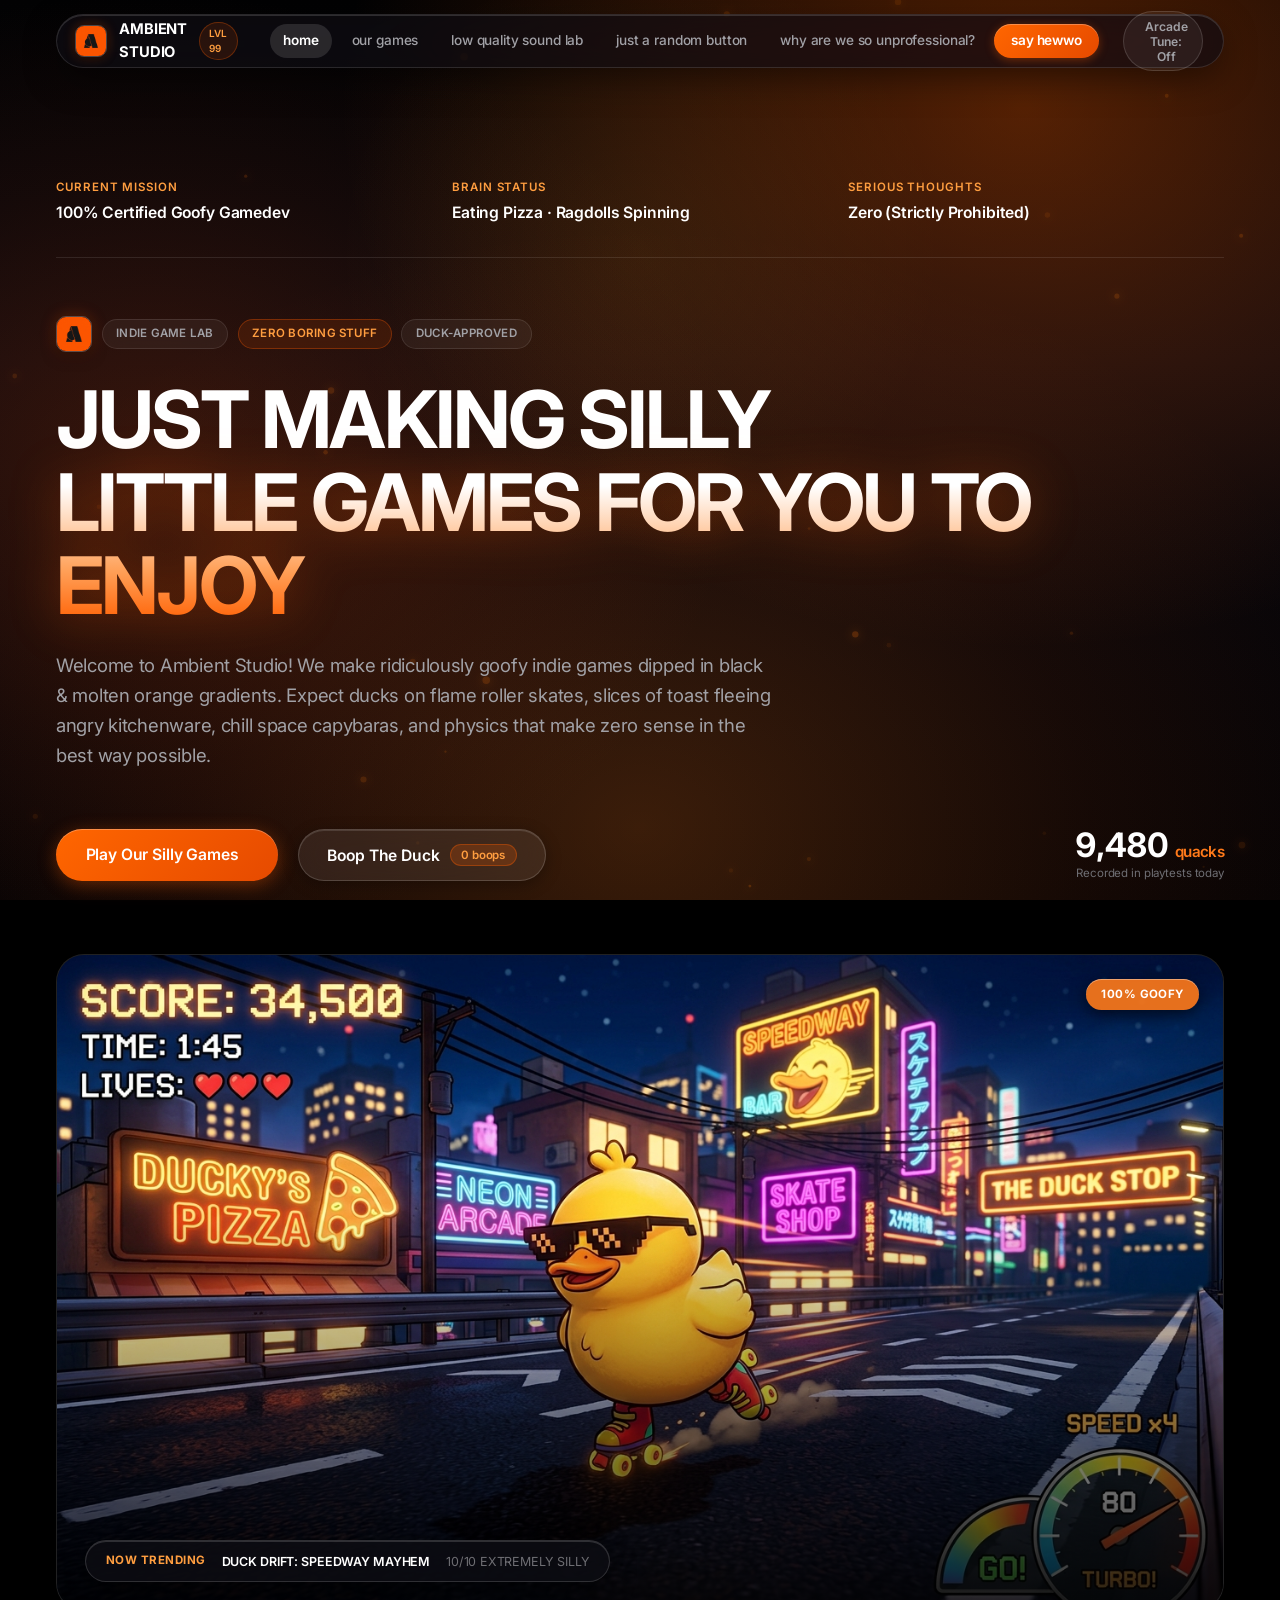
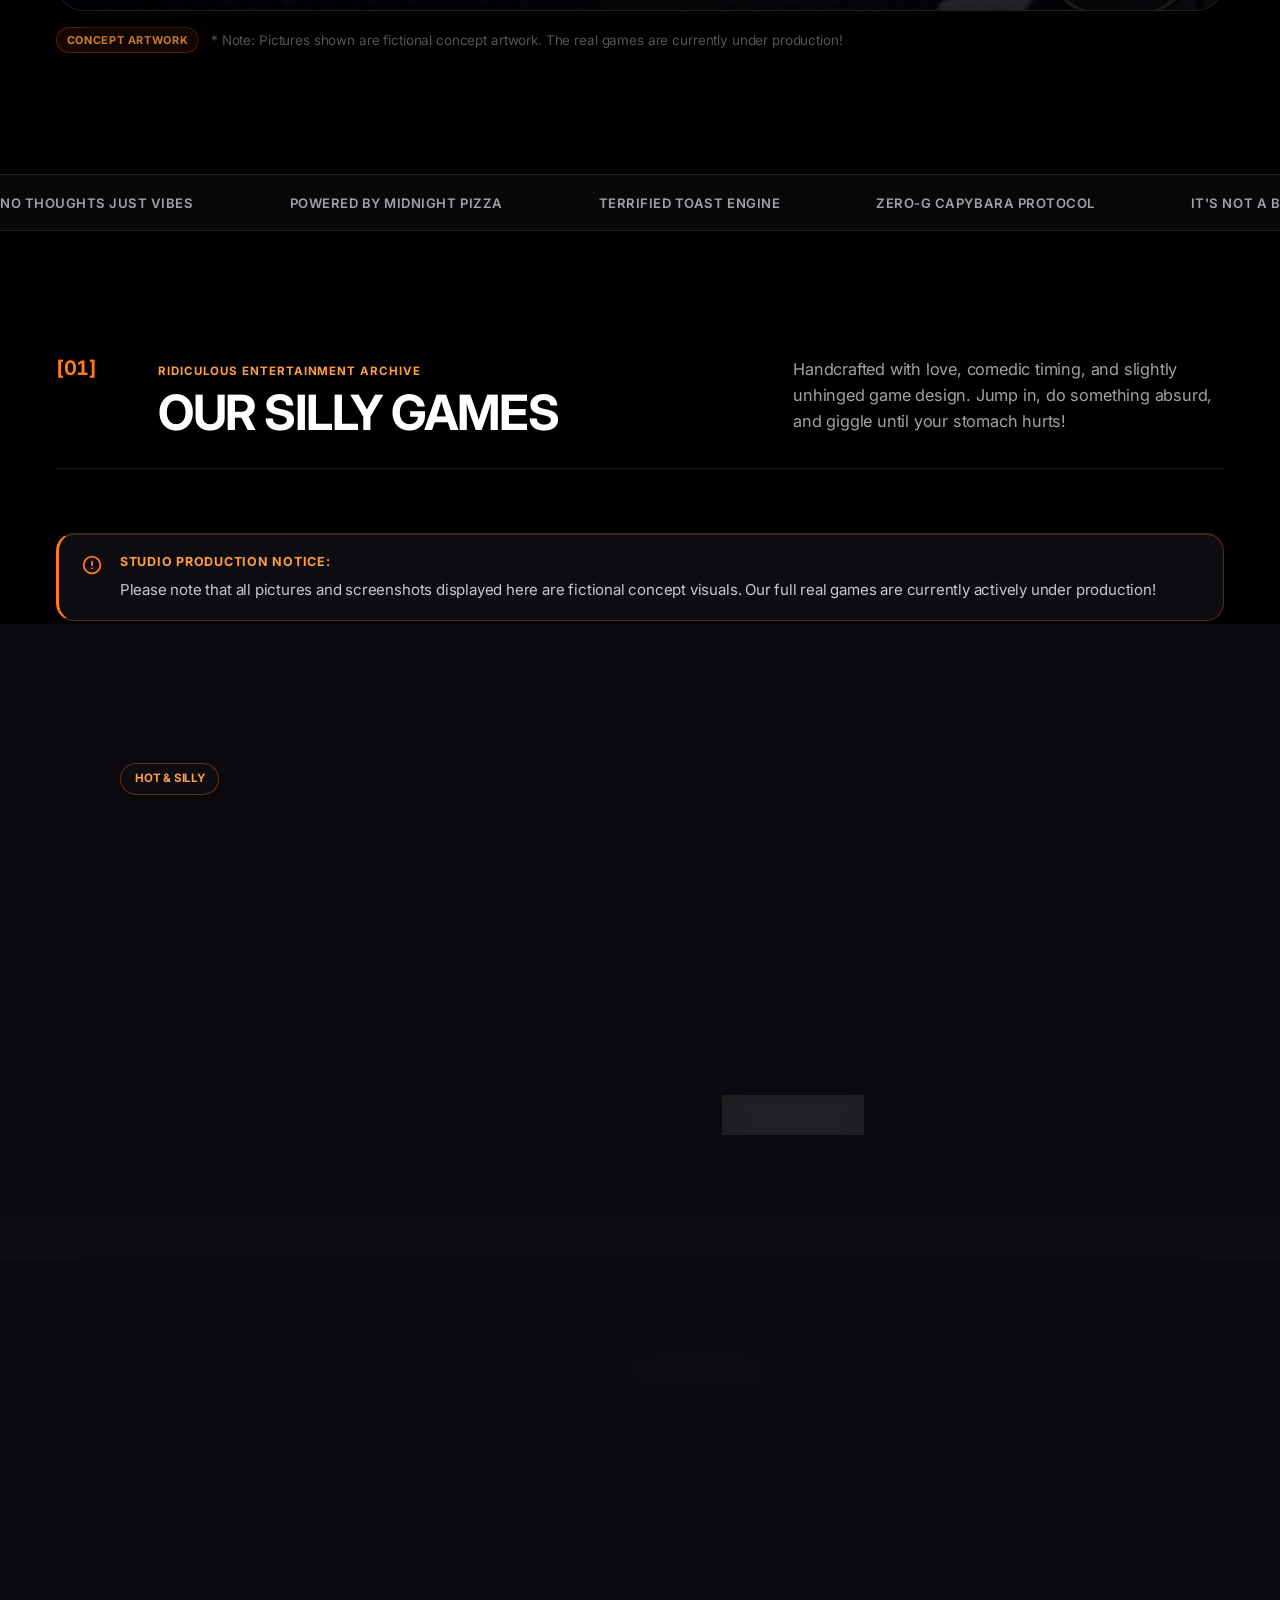
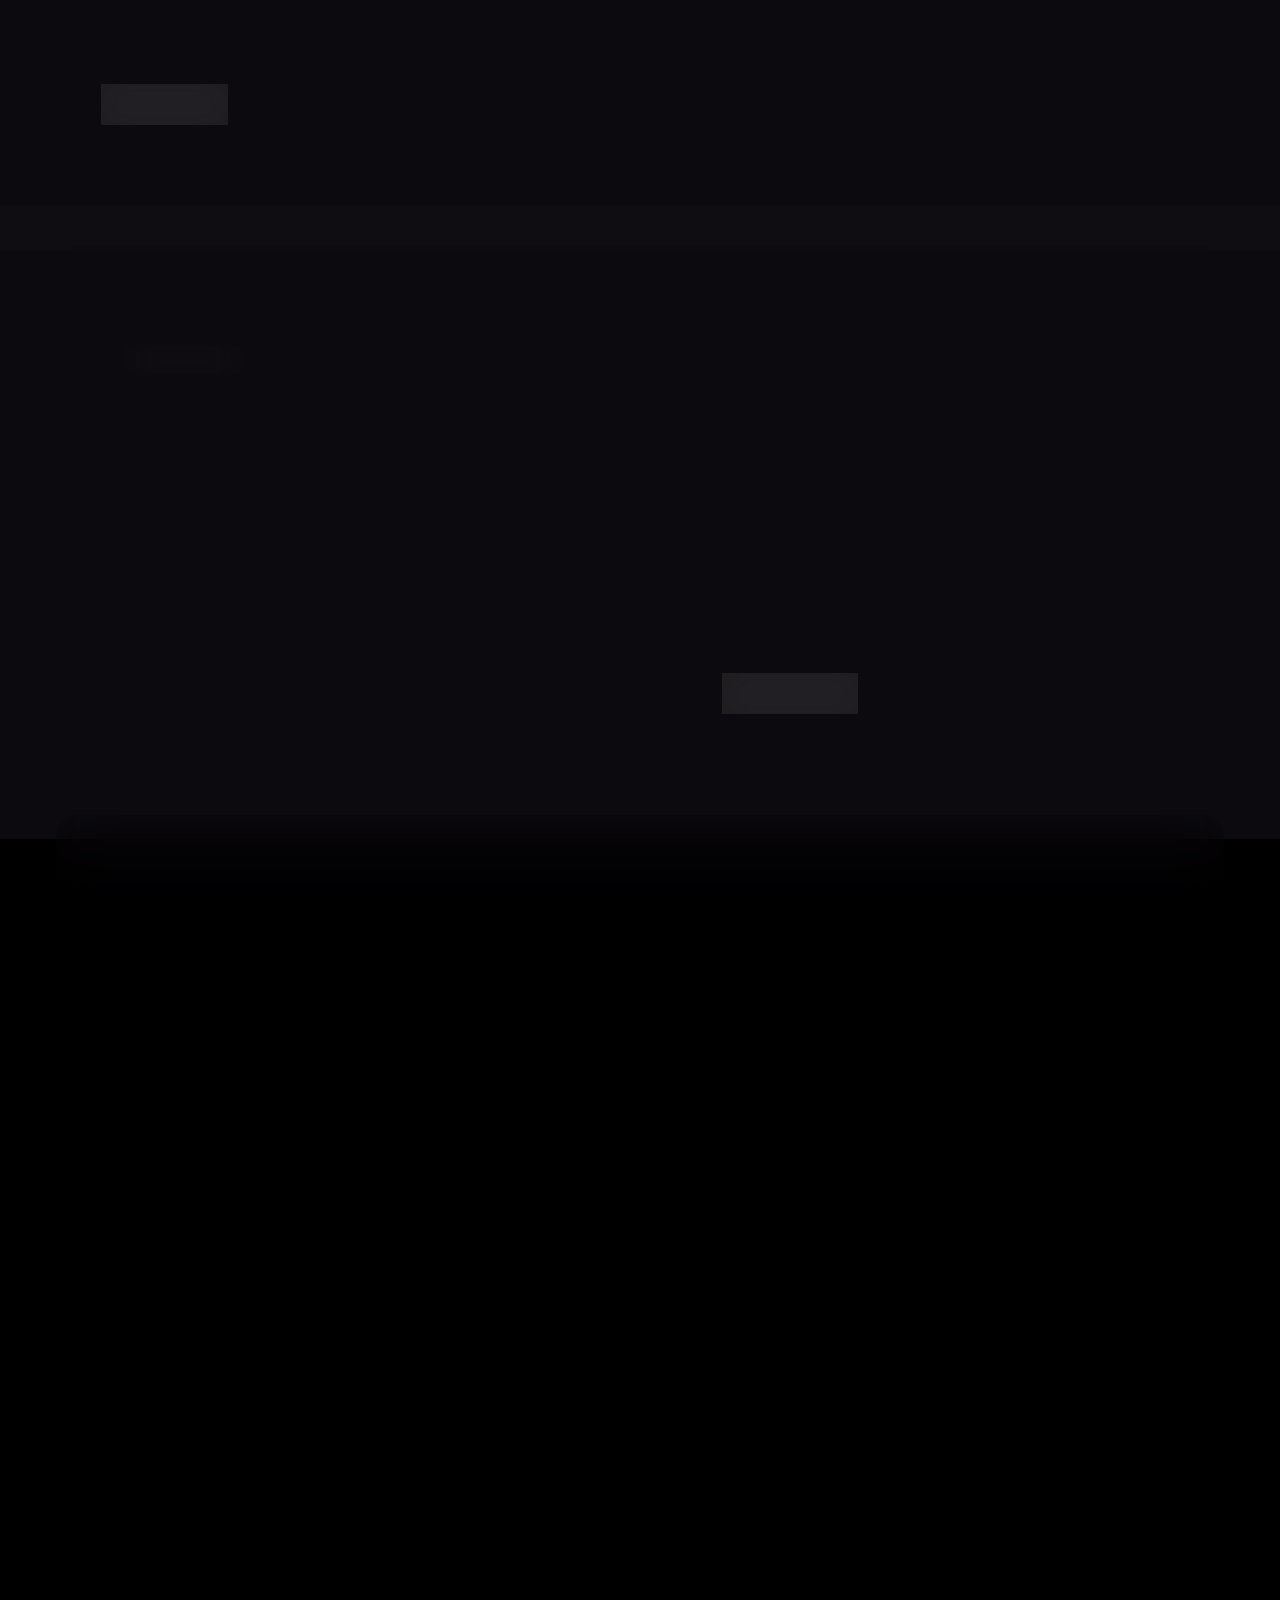
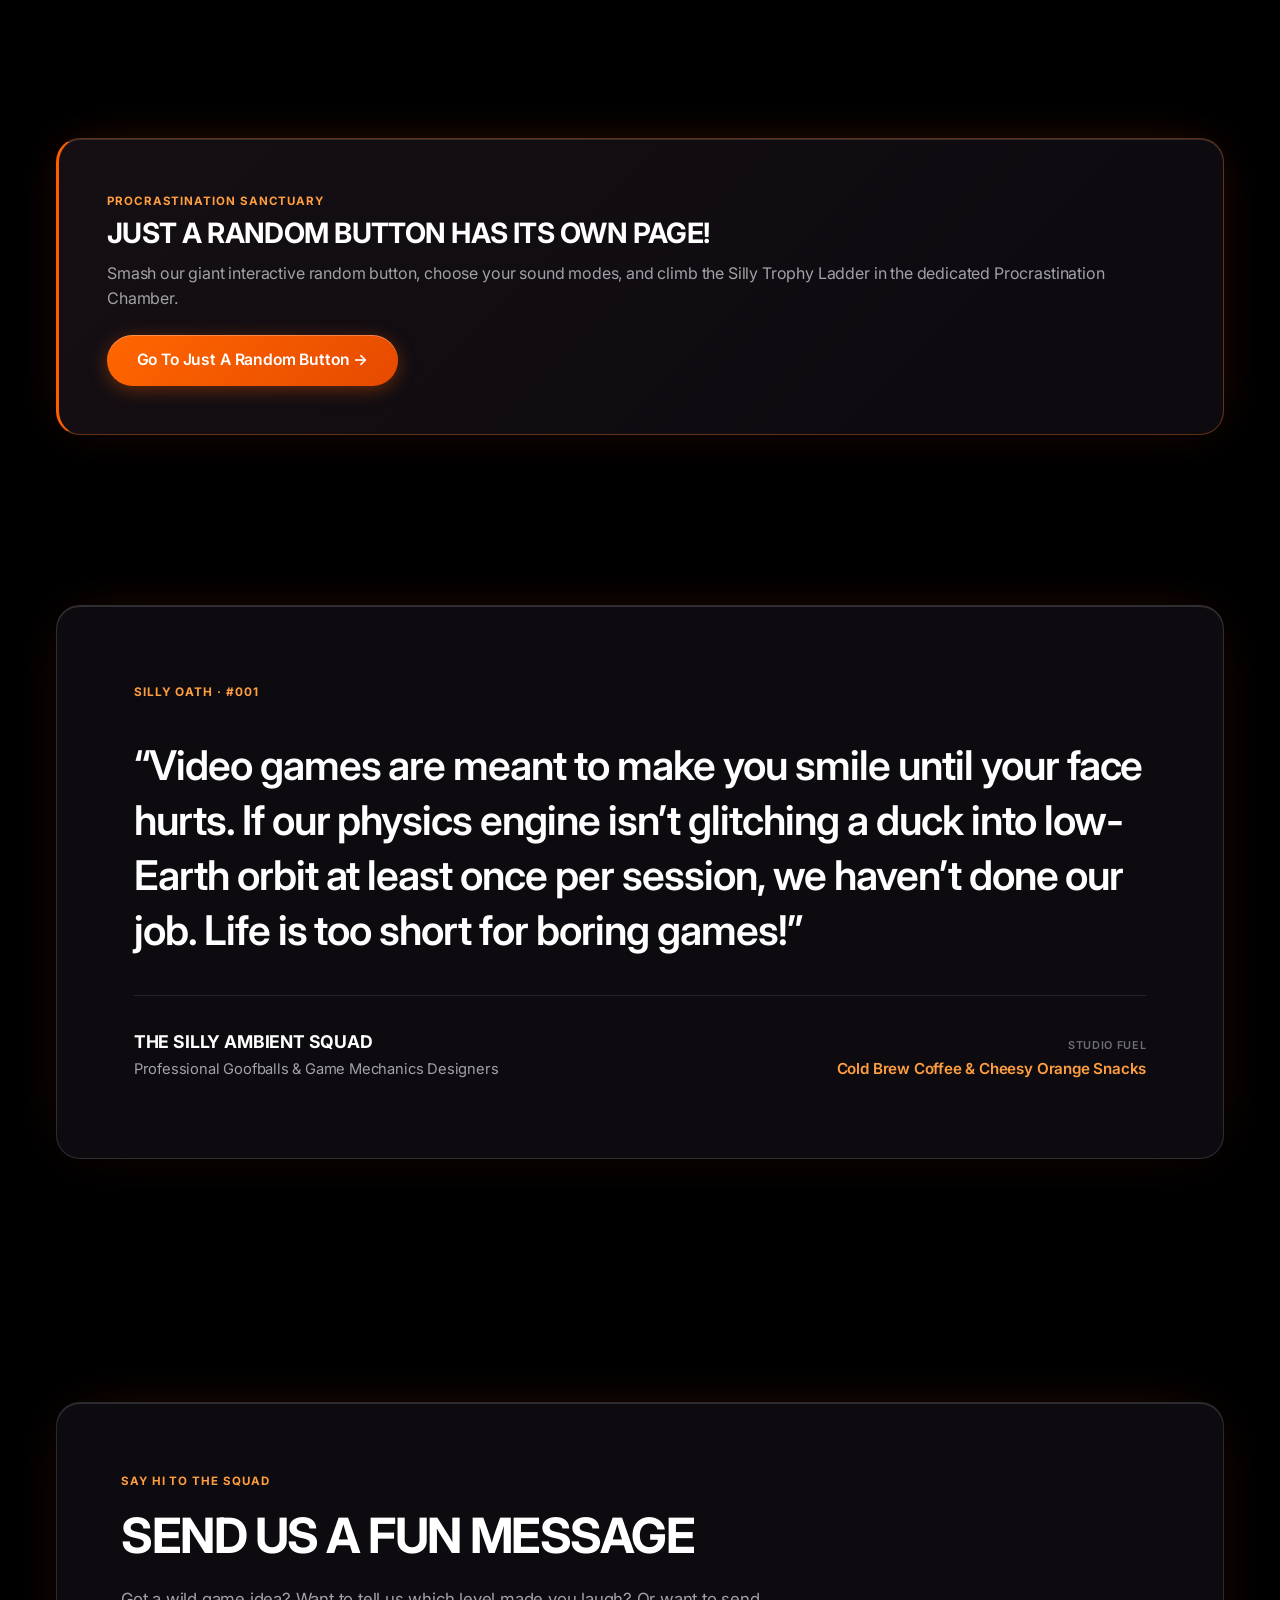
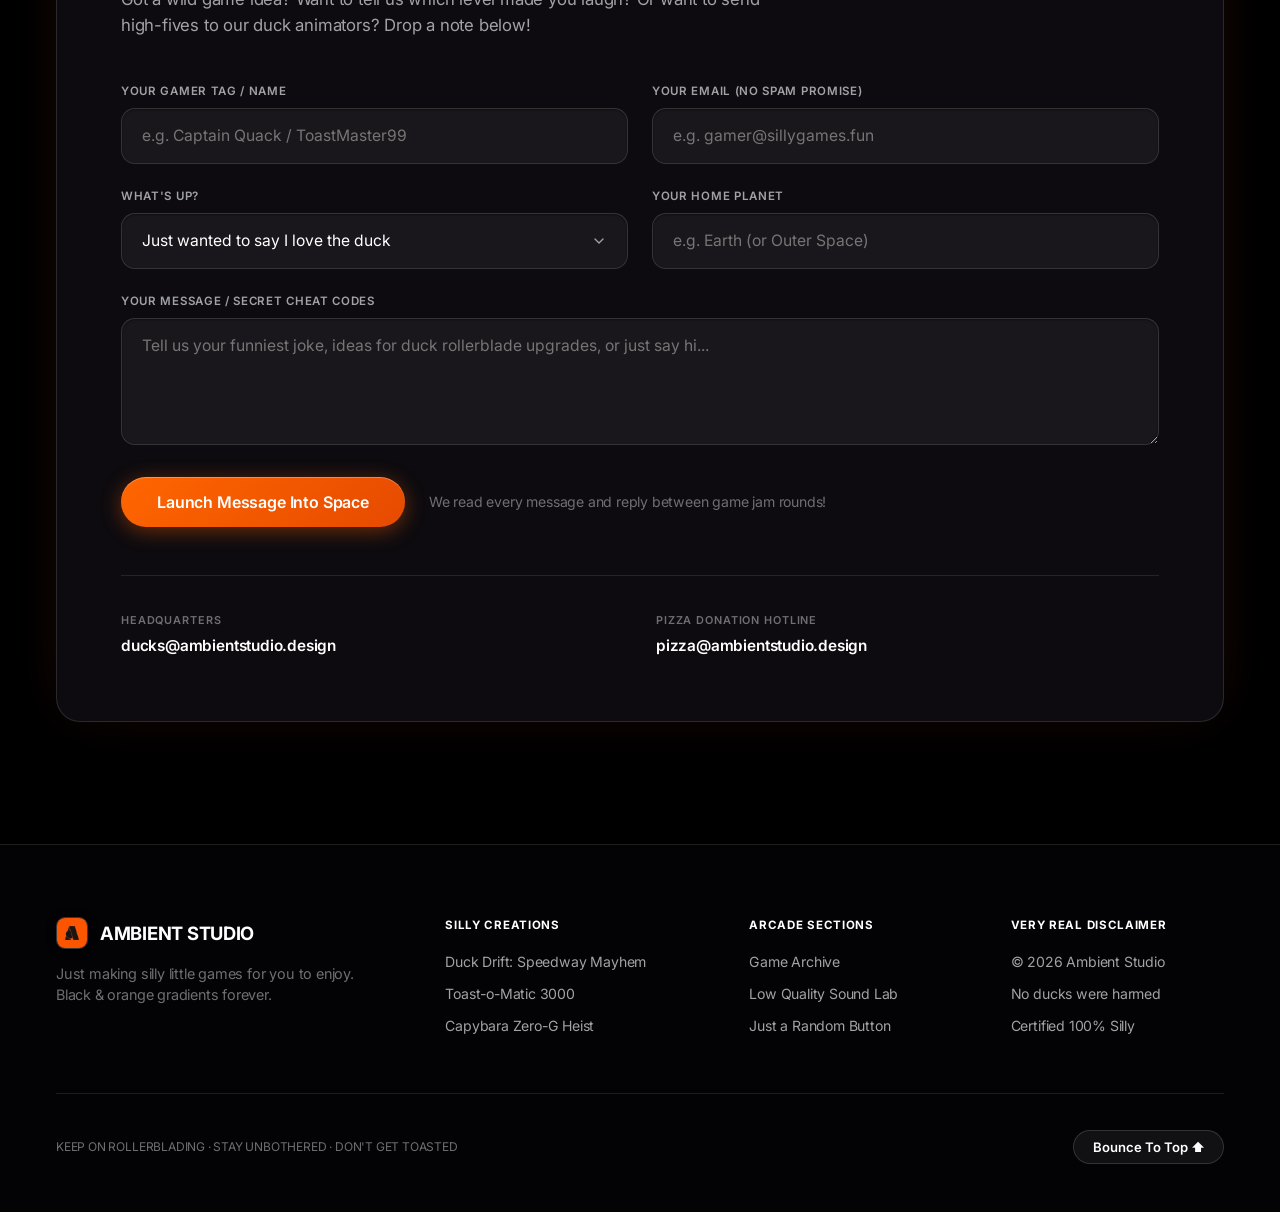
==== index.html @ 86319eb2 "Keep nav links in one row without wrapping and remove capital letters" ====
<!DOCTYPE html>
<html lang="en">
<head>
  <meta charset="UTF-8">
  <meta name="viewport" content="width=device-width, initial-scale=1.0, viewport-fit=cover">
  <title>Ambient Studio — Just Making Silly Little Games For You To Enjoy</title>
  <meta name="description" content="Ambient Studio is a delightfully goofy indie gaming laboratory crafting black and orange arcade chaos, cozy chill vibes, and silly little games for everyone.">
  
  <!-- Apple Pro Typography Stack (Inter + System HIG) -->
  <link rel="preconnect" href="https://fonts.googleapis.com">
  <link rel="preconnect" href="https://fonts.gstatic.com" crossorigin>
  <link href="https://fonts.googleapis.com/css2?family=Inter:wght@300;400;500;600;700;800;900&family=Outfit:wght@400;500;600;700;800;900&family=Space+Grotesk:wght@500;600;700;800&display=swap" rel="stylesheet">
  
  <link rel="icon" type="image/jpeg" href="assets/logo.jpg">
  <link rel="stylesheet" href="style.css?v=apple_molten_2026">
</head>
<body data-mode="arcade">
  <!-- Accessibility Skip Link -->
  <a href="#main-content" class="skip-to-content">Skip to main content</a>

  <!-- Dynamic Ambient Mesh Backdrop (Black & Orange Gradient) -->
  <div class="ambient-gradient-mesh" id="ambientBackdrop" aria-hidden="true"></div>
  <canvas id="ambientCanvas" class="ambient-canvas" aria-hidden="true"></canvas>

  <!-- Studio Header -->
  <header class="studio-header">
    <div class="header-inner">
      <a href="#hero" class="brand-link" id="brandLink">
        <img src="assets/logo.jpg" alt="Ambient Studio Logo" class="brand-logo-img">
        <span class="brand-title">AMBIENT STUDIO</span>
        <span class="brand-tag">LVL 99</span>
      </a>

      <nav class="nav-links" id="mainNav">
        <a href="index.html" class="nav-anchor nav-anchor-active">home</a>
        <a href="games.html" class="nav-anchor">our games</a>
        <a href="soundboard.html" class="nav-anchor">low quality sound lab</a>
        <a href="silly-button.html" class="nav-anchor">just a random button</a>
        <a href="#manifesto" class="nav-anchor">why are we so unprofessional?</a>
        <a href="#inquiry" class="nav-anchor nav-anchor-primary">say hewwo</a>
      </nav>

      <div class="header-controls">
        <!-- Silly Music & Bleep Bloop Toggle -->
        <button class="sound-toggle-btn silly-wiggle-hover" id="soundToggleBtn" role="switch" aria-checked="false" aria-label="Toggle 8-bit chiptune audio drone" title="Toggle 8-Bit Bleep Bloops">
          <span class="sound-emoji" id="soundEmoji"></span>
          <span class="sound-label" id="soundStateLabel">Arcade Tune: Off</span>
        </button>

        <!-- Mobile Navigation Menu Toggle -->
        <button class="mobile-nav-toggle" id="mobileNavToggle" aria-label="Toggle navigation menu" aria-expanded="false" aria-controls="mainNav">
          <span class="hamburger-box">
            <span class="hamburger-inner"></span>
          </span>
        </button>
      </div>
    </div>
  </header>

  <main id="main-content" tabindex="-1">
    <!-- Hero Section -->
    <section class="hero-section" id="hero">
      <div class="container hero-container">
        
        <div class="hero-meta-row">
          <div class="meta-item">
            <span class="meta-label">CURRENT MISSION</span>
            <span class="meta-val">100% Certified Goofy Gamedev</span>
          </div>
          <div class="meta-item">
            <span class="meta-label">BRAIN STATUS</span>
            <span class="meta-val">Eating Pizza · Ragdolls Spinning</span>
          </div>
          <div class="meta-item">
            <span class="meta-label">SERIOUS THOUGHTS</span>
            <span class="meta-val">Zero (Strictly Prohibited)</span>
          </div>
        </div>

        <div class="hero-headline-wrap">
          <div class="silly-badge-row">
            <div class="hero-logo-badge" title="Ambient Studio Official Logo">
              <img src="assets/logo.jpg" alt="Ambient Studio Official Emblem" class="hero-logo-img">
            </div>
            <span class="silly-badge">INDIE GAME LAB</span>
            <span class="silly-badge silly-badge-orange"> ZERO BORING STUFF</span>
            <span class="silly-badge">DUCK-APPROVED</span>
          </div>

          <h1 class="hero-title">
            <span class="title-line">JUST MAKING SILLY</span>
            <span class="title-line title-gradient">LITTLE GAMES FOR YOU TO ENJOY</span>
          </h1>

          <p class="hero-subtext">
            Welcome to Ambient Studio! We make ridiculously goofy indie games dipped in black &amp; molten orange gradients. Expect ducks on flame roller skates, slices of toast fleeing angry kitchenware, chill space capybaras, and physics that make zero sense in the best way possible.
          </p>
        </div>

        <div class="hero-actions-row">
          <a href="games.html" class="btn-primary btn-bouncy" id="exploreGamesBtn">
            <span>Play Our Silly Games</span>
            <span class="btn-icon"></span>
          </a>
          
          <button class="btn-secondary btn-bouncy" id="boopDuckBtn">
            <span>Boop The Duck</span>
            <span class="boop-counter-badge" id="boopCountBadge">0 boops</span>
          </button>
          
          <div class="hero-status-stat">
            <span class="stat-number">9,480<small>quacks</small></span>
            <span class="stat-caption">Recorded in playtests today</span>
          </div>
        </div>

        <!-- Hero Featured Game Showcase -->
        <div class="hero-heroic-visual">
          <div class="visual-frame silly-frame-border">
            <img src="assets/game-duck.jpg" alt="Duck Drift Speedway - Goofy duck with pixel sunglasses on roller skates in neon orange city" class="featured-img" id="heroMainImage">
            <div class="visual-overlay"></div>
            <div class="visual-badge">
              <span class="badge-index">NOW TRENDING</span>
              <span class="badge-title">DUCK DRIFT: SPEEDWAY MAYHEM</span>
              <span class="badge-loc"> 10/10 EXTREMELY SILLY</span>
            </div>
            <div class="fun-corner-stamp">100% GOOFY </div>
          </div>
          <p class="hero-visual-caption">
            <span class="caption-tag">CONCEPT ARTWORK</span>
            <span class="caption-text">* Note: Pictures shown are fictional concept artwork. The real games are currently under production!</span>
          </p>
        </div>

      </div>
    </section>

    <!-- Silly Arcade Strip Ticker -->
    <section class="ticker-section" aria-label="Arcade features ticker">
      <div class="ticker-track">
        <div class="ticker-item"><span>NO THOUGHTS JUST VIBES</span> <span class="bullet"></span></div>
        <div class="ticker-item"><span>POWERED BY MIDNIGHT PIZZA</span> <span class="bullet"></span></div>
        <div class="ticker-item"><span>TERRIFIED TOAST ENGINE</span> <span class="bullet"></span></div>
        <div class="ticker-item"><span>ZERO-G CAPYBARA PROTOCOL</span> <span class="bullet"></span></div>
        <div class="ticker-item"><span>IT'S NOT A BUG IT'S A FEATURE</span> <span class="bullet"></span></div>
        <div class="ticker-item"><span>NO THOUGHTS JUST VIBES</span> <span class="bullet"></span></div>
        <div class="ticker-item"><span>POWERED BY MIDNIGHT PIZZA</span> <span class="bullet"></span></div>
        <div class="ticker-item"><span>TERRIFIED TOAST ENGINE</span> <span class="bullet"></span></div>
      </div>
    </section>

    <!-- The Silly Games Catalogue -->
    <section class="projects-section" id="games">
      <div class="container">
        
        <div class="section-header-editorial">
          <div class="editorial-num">[01]</div>
          <div class="editorial-heading">
            <span class="sub-label">RIDICULOUS ENTERTAINMENT ARCHIVE</span>
            <h2 class="section-title">OUR SILLY GAMES</h2>
          </div>
          <p class="section-description">
            Handcrafted with love, comedic timing, and slightly unhinged game design. Jump in, do something absurd, and giggle until your stomach hurts!
          </p>
        </div>

        <!-- Production Notice -->
        <div class="production-notice-banner" role="note" aria-label="Game production status disclaimer">
          <div class="notice-icon-box" aria-hidden="true">
            <svg width="20" height="20" viewBox="0 0 24 24" fill="none" stroke="currentColor" stroke-width="2.2" stroke-linecap="round" stroke-linejoin="round">
              <circle cx="12" cy="12" r="10"></circle>
              <line x1="12" y1="8" x2="12" y2="12"></line>
              <line x1="12" y1="16" x2="12.01" y2="16"></line>
            </svg>
          </div>
          <div class="notice-body">
            <strong class="notice-title">STUDIO PRODUCTION NOTICE:</strong>
            <span class="notice-text">Please note that all pictures and screenshots displayed here are fictional concept visuals. Our full real games are currently actively under production!</span>
          </div>
        </div>

        <div class="project-featured-grid">
          
          <!-- Game 01: Duck Drift -->
          <article class="project-card-editorial" id="gameCard1">
            <div class="project-media silly-media-border">
              <img src="assets/game-duck.jpg" alt="Duck Drift indie game screenshot" loading="lazy">
              <div class="game-tag-pill">HOT &amp; SILLY</div>
            </div>
            <div class="project-info">
              <div class="project-meta-strip">
                <span class="meta-tag">GENRE: DUCK ROLLERBLADING</span>
                <span class="meta-year">SCORE: 34,500</span>
              </div>
              <h3 class="project-title">Duck Drift: Speedway Mayhem</h3>
              <p class="project-summary">
                Play as Sir Waddlesworth, a tiny round duck sporting pixel shades and rocket roller skates. Drift around sharp street corners in a glowing orange metropolis, dodge flying pizza slices, and break the speed barrier using pure stubbornness.
              </p>
              <div class="project-technical-specs">
                <div><span>TOP SPEED</span><strong>Turbo Quack 9000</strong></div>
                <div><span>CHAOS LEVEL</span><strong>11 / 10</strong></div>
                <div><span>PRICE</span><strong>Free &amp; Silly</strong></div>
              </div>
              <div class="game-card-actions">
                <button class="btn-play-mini btn-bouncy" onclick="window.triggerSillyQuack(this)">
                  <span>Quack Engine</span>
                </button>
              </div>
            </div>
          </article>

          <!-- Game 02: Toast-o-Matic -->
          <article class="project-card-editorial" id="gameCard2">
            <div class="project-media silly-media-border">
              <img src="assets/game-toast.jpg" alt="Toast-o-Matic escape indie game screenshot" loading="lazy">
              <div class="game-tag-pill">HOT CRUST ALERT</div>
            </div>
            <div class="project-info">
              <div class="project-meta-strip">
                <span class="meta-tag">GENRE: HIGH-CARB PANIC RUN</span>
                <span class="meta-year">HOT!</span>
              </div>
              <h3 class="project-title">Toast-o-Matic 3000: Escape The Heat</h3>
              <p class="project-summary">
                You are a fresh slice of sourdough bread. The gigantic kitchen toaster has gained consciousness and is mad. Sprint across butter-slicked kitchen counters, jump over forks, and preserve your fluffy golden crumb!
              </p>
              <div class="project-technical-specs">
                <div><span>TEMP LEVEL</span><strong>GETTING WARMER!</strong></div>
                <div><span>CRUMBS DROPPED</span><strong>14,200</strong></div>
                <div><span>DIFFICULTY</span><strong>Crispy</strong></div>
              </div>
              <div class="game-card-actions">
                <button class="btn-play-mini btn-bouncy" onclick="window.triggerSillyBoing(this)">
                  <span>Panic Jump</span>
                </button>
              </div>
            </div>
          </article>

          <!-- Game 03: Capybara Snack Heist -->
          <article class="project-card-editorial" id="gameCard3">
            <div class="project-media silly-media-border">
              <img src="assets/game-capybara.jpg" alt="Chill Capybara Space zero-g snack heist indie game" loading="lazy">
              <div class="game-tag-pill">MAXIMUM CHILL</div>
            </div>
            <div class="project-info">
              <div class="project-meta-strip">
                <span class="meta-tag">GENRE: ZERO-G COZY HEIST</span>
                <span class="meta-year">UNBOTHERED</span>
              </div>
              <h3 class="project-title">Capybara Zero-G: The Giant Cheese Puff</h3>
              <p class="project-summary">
                Float through a dark sci-fi orbital cruiser as a totally zen space capybara in a glass helmet. Use zero-gravity physics, floating plants, and peaceful vibes to retrieve the legendary holy orange space snack.
              </p>
              <div class="project-technical-specs">
                <div><span>CHILL METER</span><strong>100% UNBOTHERED</strong></div>
                <div><span>GRAVITY</span><strong>0.00 G</strong></div>
                <div><span>SNACK SIZE</span><strong>Colossal Puff</strong></div>
              </div>
              <div class="game-card-actions">
                <button class="btn-play-mini btn-bouncy" onclick="window.triggerSillyLaser(this)">
                  <span>Zero-G Boop</span>
                </button>
              </div>
            </div>
          </article>
        </div>

        <div class="view-all-games-banner">
          <div class="banner-text">
            <h3>WANT MORE CHAOS &amp; WEIRD PHYSICS?</h3>
            <p>We've launched a separate games hub with our full catalogue, sound previews, and platform specs!</p>
          </div>
          <a href="games.html" class="btn-primary btn-bouncy btn-view-all">
            <span>Explore All Silly Games in Full Hub →</span>
          </a>
        </div>

      </div>
    </section>

    <!-- Dedicated Bleep-Bloop Lab Callout Banner -->
    <section class="lab-callout-section">
      <div class="container">
        <div class="view-all-games-banner lab-banner">
          <div class="banner-text">
            <span class="sub-label">NEW DEDICATED NOISEMAKER LAB</span>
            <h3>THE LOW QUALITY SOUND LAB HAS ITS OWN ROOM!</h3>
            <p>Our bespoke Web Audio API synthesizer, FM modulation horns, and real-time bouncing oscilloscope now live on their own dedicated laboratory page.</p>
          </div>
          <a href="soundboard.html" class="btn-primary btn-bouncy btn-view-all">
            <span>Enter The Soundboard Lab →</span>
          </a>
        </div>
      </div>
    </section>

    <!-- Dedicated Silly Button Portal Banner -->
    <section class="toy-callout-section">
      <div class="container">
        <div class="view-all-games-banner button-portal-banner">
          <div class="banner-text">
            <span class="sub-label">PROCRASTINATION SANCTUARY</span>
            <h3>JUST A RANDOM BUTTON HAS ITS OWN PAGE!</h3>
            <p>Smash our giant interactive random button, choose your sound modes, and climb the Silly Trophy Ladder in the dedicated Procrastination Chamber.</p>
          </div>
          <a href="silly-button.html" class="btn-primary btn-bouncy btn-view-all">
            <span>Go To Just A Random Button →</span>
          </a>
        </div>
      </div>
    </section>

    <!-- Studio Manifesto / Why Are We So Unprofessional? -->
    <section class="philosophy-section" id="manifesto">
      <div class="container">
        <div class="philosophy-wrap silly-manifesto-border">
          <span class="manifest-tag">SILLY OATH · #001</span>
          <blockquote class="manifest-quote">
            “Video games are meant to make you smile until your face hurts. If our physics engine isn’t glitching a duck into low-Earth orbit at least once per session, we haven’t done our job. Life is too short for boring games!”
          </blockquote>
          
          <div class="philosophy-footer">
            <div class="director-info">
              <span class="director-name">THE SILLY AMBIENT SQUAD</span>
              <span class="director-role">Professional Goofballs &amp; Game Mechanics Designers</span>
            </div>
            <div class="coordinates-display">
              <span class="coord-label">STUDIO FUEL</span>
              <span class="coord-val">Cold Brew Coffee &amp; Cheesy Orange Snacks</span>
            </div>
          </div>
        </div>
      </div>
    </section>

    <!-- Contact & Fan Mail Form -->
    <section class="inquiry-section" id="inquiry">
      <div class="container">
        <div class="inquiry-card silly-frame-border">
          <div class="inquiry-header">
            <span class="sub-label">SAY HI TO THE SQUAD</span>
            <h2 class="inquiry-title">SEND US A FUN MESSAGE</h2>
            <p class="inquiry-lead">
              Got a wild game idea? Want to tell us which level made you laugh? Or want to send high-fives to our duck animators? Drop a note below!
            </p>
          </div>

          <form class="inquiry-form" id="inquiryForm" onsubmit="event.preventDefault(); window.handleInquirySubmit();">
            <div class="form-row-2">
              <div class="form-field">
                <label for="clientName">YOUR GAMER TAG / NAME</label>
                <input type="text" id="clientName" placeholder="e.g. Captain Quack / ToastMaster99" required>
              </div>
              <div class="form-field">
                <label for="clientEmail">YOUR EMAIL (NO SPAM PROMISE)</label>
                <input type="email" id="clientEmail" placeholder="e.g. gamer@sillygames.fun" required>
              </div>
            </div>

            <div class="form-row-2">
              <div class="form-field">
                <label for="projectType">WHAT'S UP?</label>
                <select id="projectType">
                  <option value="fan-mail">Just wanted to say I love the duck</option>
                  <option value="game-idea">I have an outrageously silly game idea</option>
                  <option value="bug-report">I found a hilarious physics glitch</option>
                  <option value="collab">I want to make a game with you</option>
                  <option value="pizza">Sending virtual pizza slices</option>
                </select>
              </div>
              <div class="form-field">
                <label for="projectLocation">YOUR HOME PLANET</label>
                <input type="text" id="projectLocation" placeholder="e.g. Earth (or Outer Space)">
              </div>
            </div>

            <div class="form-field">
              <label for="projectMessage">YOUR MESSAGE / SECRET CHEAT CODES</label>
              <textarea id="projectMessage" rows="4" placeholder="Tell us your funniest joke, ideas for duck rollerblade upgrades, or just say hi..."></textarea>
            </div>

            <div class="form-actions">
              <button type="submit" class="btn-primary btn-bouncy btn-submit" id="submitInquiryBtn">
                <span>Launch Message Into Space</span>
              </button>
              <span class="inquiry-notice">We read every message and reply between game jam rounds!</span>
            </div>

            <!-- Confirmation message -->
            <div class="form-success-banner hidden" id="formSuccessBanner" role="status" aria-live="polite">
              <span class="success-icon"></span>
              <div>
                <strong>Message launched into space!</strong>
                <p>The ducks and capybaras have verified your note. Expect a goofy response in your inbox soon!</p>
              </div>
            </div>

            <!-- Anomaly Fallback Banner -->
            <div class="form-error-banner hidden" id="formErrorBanner" role="alert" aria-live="assertive">
              <span class="error-icon"></span>
              <div>
                <strong>Transmission anomaly detected!</strong>
                <p>Could not reach the pigeon dispatch server. Click below to launch directly via your email app:</p>
                <a href="#" class="btn-secondary btn-bouncy" id="mailFallbackBtn" style="display: inline-block; margin-top: 0.5rem; text-decoration: none;">
                  <span>Open in Email App</span>
                </a>
              </div>
            </div>
          </form>

          <div class="direct-contact-row">
            <div class="contact-box">
              <span class="contact-lbl">HEADQUARTERS</span>
              <a href="mailto:ducks@ambientstudio.design" class="contact-val">ducks@ambientstudio.design</a>
            </div>
            <div class="contact-box">
              <span class="contact-lbl">PIZZA DONATION HOTLINE</span>
              <a href="mailto:pizza@ambientstudio.design" class="contact-val">pizza@ambientstudio.design</a>
            </div>
          </div>
        </div>
      </div>
    </section>
  </main>

  <!-- Studio Footer -->
  <footer class="studio-footer">
    <div class="container footer-container">
      <div class="footer-top-row">
        <div class="footer-brand">
          <div class="footer-brand-header">
            <img src="assets/logo.jpg" alt="Ambient Studio Logo" class="footer-logo-img">
            <span class="f-title">AMBIENT STUDIO</span>
          </div>
          <p class="f-desc">Just making silly little games for you to enjoy. Black &amp; orange gradients forever.</p>
        </div>

        <div class="footer-links-col">
          <span class="f-col-header">SILLY CREATIONS</span>
          <span class="f-link-item">Duck Drift: Speedway Mayhem</span>
          <span class="f-link-item">Toast-o-Matic 3000</span>
          <span class="f-link-item">Capybara Zero-G Heist</span>
        </div>

        <div class="footer-links-col">
          <span class="f-col-header">ARCADE SECTIONS</span>
          <a href="#games" class="f-link">Game Archive</a>
          <a href="soundboard.html" class="f-link">Low Quality Sound Lab</a>
          <a href="silly-button.html" class="f-link">Just a Random Button</a>
        </div>

        <div class="footer-links-col">
          <span class="f-col-header">VERY REAL DISCLAIMER</span>
          <span class="f-link-item">© 2026 Ambient Studio</span>
          <span class="f-link-item">No ducks were harmed</span>
          <span class="f-link-item">Certified 100% Silly</span>
        </div>
      </div>

      <div class="footer-bottom-row">
        <span class="f-coords">KEEP ON ROLLERBLADING · STAY UNBOTHERED · DON'T GET TOASTED</span>
        <button class="back-to-top silly-wiggle-hover" id="backToTopBtn" aria-label="Return to top">
          <span>Bounce To Top ⬆</span>
        </button>
      </div>
    </div>
  </footer>

  <!-- =========================================================================
       Interactive Modals Suite (Arcade, Wishlist, Demo, Playtest, Toast)
       ========================================================================= -->

  <!-- 1. Retro Arcade Cabinet Modal -->
  <div class="ambient-modal-overlay" id="arcadeModal" aria-hidden="true">
    <div class="ambient-modal-window" role="dialog" aria-modal="true" aria-labelledby="arcadeModalTitle">
      <div class="modal-top-bar">
        <div class="modal-title-row">
          <span class="modal-title-tag">ARCADE v1.0</span>
          <h3 id="arcadeModalTitle">RETRO SILLY ARCADE CABINET</h3>
        </div>
        <button class="modal-close-btn" onclick="window.closeAllModals()" aria-label="Close Arcade"></button>
      </div>

      <div class="modal-body">
        <div class="arcade-game-nav">
          <button class="arcade-nav-tab active" data-game="duck" onclick="window.switchArcadeGame('duck')">
            <span>Duck Drift</span>
          </button>
          <button class="arcade-nav-tab" data-game="toast" onclick="window.switchArcadeGame('toast')">
            <span>Toast Jump</span>
          </button>
          <button class="arcade-nav-tab" data-game="capybara" onclick="window.switchArcadeGame('capybara')">
            <span>Capybara Zero-G</span>
          </button>
        </div>

        <div class="arcade-screen-wrap">
          <canvas id="arcadeCanvas" class="arcade-canvas" width="640" height="300" role="img" aria-label="Interactive retro arcade game canvas"></canvas>
          <div class="arcade-hud-strip">
            <div class="arcade-stat-group">
              <div class="arcade-stat-item"><span>SCORE</span><strong id="arcadeScore">0000</strong></div>
              <div class="arcade-stat-item"><span>HIGH</span><strong id="arcadeHighScore">0350</strong></div>
              <div class="arcade-stat-item"><span>STATUS</span><strong id="arcadeStatus">READY</strong></div>
            </div>
            <div class="arcade-stat-group">
              <div class="arcade-stat-item"><span>LIVES</span><strong id="arcadeLives">3 / 3</strong></div>
            </div>
          </div>
        </div>

        <div class="arcade-controls-row">
          <div class="arcade-btn-group" id="arcadeActionButtons">
            <!-- Dynamic button controls rendered based on active game -->
          </div>
          <div class="arcade-btn-group">
            <button class="arcade-ctrl-btn" onclick="window.restartCurrentGame()">
              <span>Restart</span>
            </button>
            <button class="arcade-ctrl-btn" onclick="window.closeAllModals()">
              <span> Exit Cabinet</span>
            </button>
          </div>
        </div>
        <span class="arcade-hint-text">Keyboard Controls: Arrow Keys or [A / D] to steer, [SPACE] to jump/thrust!</span>
      </div>
    </div>
  </div>

  <!-- 2. Steam Wishlist Modal -->
  <div class="ambient-modal-overlay" id="wishlistModal" aria-hidden="true">
    <div class="ambient-modal-window" style="max-width: 520px;" role="dialog" aria-modal="true" aria-labelledby="wishlistModalTitle">
      <div class="modal-top-bar">
        <div class="modal-title-row">
          <span class="modal-title-tag">VALVE / STEAM</span>
          <h3 id="wishlistModalTitle"> STEAM WISHLIST</h3>
        </div>
        <button class="modal-close-btn" onclick="window.closeAllModals()" aria-label="Close"></button>
      </div>

      <div class="modal-body wishlist-modal-body">
        <div class="steam-logo-hero"></div>
        <h3 class="wishlist-title">ADDED TO STEAM WISHLIST!</h3>
        <div class="wishlist-game-target" id="wishlistGameName">Duck Drift: Speedway Mayhem</div>
        <p class="wishlist-count-banner">
          Global Wishlist Hype: <strong id="wishlistCounterNumber">48,292</strong> fans (+1 You!)
        </p>
        <p style="font-size: 0.9rem; color: var(--text-secondary); max-width: 400px; line-height: 1.5;">
          You'll receive a silly high-priority ping on launch day. Zero microtransactions, zero DRM nonsense, 100% silly vibes.
        </p>

        <div class="wishlist-actions-row">
          <button class="btn-primary btn-bouncy" id="copyShareBtn" onclick="window.copyWishlistLink()">
            <span>Copy Share Link</span>
          </button>
          <button class="btn-secondary btn-bouncy" onclick="window.closeAllModals()">
            <span>Awesome! Continue Browsing</span>
          </button>
        </div>
      </div>
    </div>
  </div>

  <!-- 3. Demo Download Modal -->
  <div class="ambient-modal-overlay" id="demoModal" aria-hidden="true">
    <div class="ambient-modal-window" style="max-width: 500px;" role="dialog" aria-modal="true" aria-labelledby="demoModalTitle">
      <div class="modal-top-bar">
        <div class="modal-title-row">
          <span class="modal-title-tag">STANDALONE BUILD</span>
          <h3 id="demoModalTitle">INSTANT DEMO PACKAGE</h3>
        </div>
        <button class="modal-close-btn" onclick="window.closeAllModals()" aria-label="Close"></button>
      </div>

      <div class="modal-body">
        <div class="demo-box-inner">
          <div style="font-size: 3rem;"></div>
          <h4 style="font-family: var(--font-display); font-size: 1.3rem;" id="demoTargetTitle">Capybara Zero-G: Standalone Demo</h4>
          <p style="font-size: 0.92rem; color: var(--text-secondary);">
            Packaging executable single-file HTML5 playable demo...
          </p>
          <div class="demo-progress-track">
            <div class="demo-progress-fill" id="demoProgressFill"></div>
          </div>
          <span id="demoStatusLabel" style="font-size: 0.85rem; color: var(--orange-yellow); font-family: var(--font-mono);">Generating offline package...</span>
          <div style="margin-top: 0.75rem;">
            <button class="btn-primary btn-bouncy" id="directDemoFileBtn" style="display: none;" onclick="window.triggerDirectFileDownload()">
              <span>Save File Again (.html)</span>
            </button>
          </div>
        </div>
      </div>
    </div>
  </div>

  <!-- 4. Playtest Squad Modal -->
  <div class="ambient-modal-overlay" id="playtestModal" aria-hidden="true">
    <div class="ambient-modal-window" style="max-width: 560px;" role="dialog" aria-modal="true" aria-labelledby="playtestModalTitle">
      <div class="modal-top-bar">
        <div class="modal-title-row">
          <span class="modal-title-tag">BETA CORPS</span>
          <h3 id="playtestModalTitle">PLAYTEST SQUAD RECRUITMENT</h3>
        </div>
        <button class="modal-close-btn" onclick="window.closeAllModals()" aria-label="Close"></button>
      </div>

      <div class="modal-body">
        <div id="playtestFormView">
          <p style="font-size: 0.95rem; color: var(--text-secondary); margin-bottom: 1rem;">
            Join the elite squad of playtesters breaking our game physics before release! Enter your gamer tag to mint your official Ambient Studio Test Pass:
          </p>
          <div class="playtest-input-wrap">
            <input type="text" id="playtestTagInput" placeholder="Enter Gamer Tag (e.g. QuackLord99)" aria-label="Enter Gamer Tag" style="flex: 1; background: rgba(255,255,255,0.05); border: 1px solid var(--border-subtle); color: #fff; padding: 0.75rem 1rem; border-radius: 8px; font-family: var(--font-body); font-size: 1rem;">
            <button class="btn-primary btn-bouncy" onclick="window.generateTesterPass()">
              <span>Enlist Now</span>
            </button>
          </div>
        </div>

        <div id="playtestPassView" style="display: none;">
          <div class="tester-pass-card">
            <div class="tester-pass-badge">
              <span>OFFICIAL AMBIENT STUDIO TEST PILOT</span>
              <strong id="testerPassId">#SILLY-4892</strong>
            </div>
            <div class="tester-pass-name" id="testerPassName">Captain Quack</div>
            <div class="tester-pass-specs">
              <div><span>CLEARANCE</span><strong>LEVEL 99: FULL CHAOS ACCESS</strong></div>
              <div><span>ASSIGNED GAME</span><strong id="testerPassGame">Lawnmower in The Quantum Void</strong></div>
              <div><span>BENEFITS</span><strong>Free Pizza &amp; Credits Roll</strong></div>
              <div><span>STATUS</span><strong style="color: #4ADE80;">ACTIVE VIP TESTER </strong></div>
            </div>
          </div>
          <div style="display: flex; gap: 0.75rem; justify-content: center; margin-top: 1rem;">
            <button class="btn-primary btn-bouncy" onclick="window.copyTesterPassId()">
              <span>Copy Pass Code</span>
            </button>
            <button class="btn-secondary btn-bouncy" onclick="window.closeAllModals()">
              <span>Awesome! Let's Go</span>
            </button>
          </div>
        </div>
      </div>
    </div>
  </div>

  <!-- 5. Toast Notification Banner -->
  <div class="ambient-toast" id="ambientToast" role="status" aria-live="polite">
    <span id="toastIcon"></span>
    <span id="toastMessage">Action completed!</span>
  </div>

  <script src="app.js"></script>
</body>
</html>
---- style.css ----
/* ==========================================================================
   AMBIENT STUDIO — Apple Design Language Edition
   Atmosphere: Obsidian Dark with Luminous Molten Orange Ambient Backing
   Typography: Apple Human Interface Guidelines (SF Pro / Inter + System HIG)
   Materials: Frosted Liquid Glass, Continuous Squircles, Specular Hairlines
   ========================================================================== */

:root {
  /* --- Apple Pro Color System --- */
  --bg-pitch: #000000;
  --bg-deep: #050508;
  --bg-subtle: #0d0c12;
  
  /* Frosted Glass Materials */
  --glass-material: rgba(18, 16, 22, 0.72);
  --glass-material-elevated: rgba(26, 23, 32, 0.82);
  --glass-material-subtle: rgba(255, 255, 255, 0.05);
  --glass-material-hover: rgba(255, 255, 255, 0.09);
  
  /* Text & Labels (Apple HIG Grays) */
  --text-primary: #FFFFFF;
  --text-secondary: #A1A1A6;
  --text-muted: #6E6E73;
  --text-dim: #48484A;

  /* Molten Orange Luminous Palette */
  --orange-accent: #FF5E00;
  --orange-bright: #FF7A1A;
  --orange-ember: #FF9E40;
  --orange-glow: #EA580C;
  --orange-deep: #C2410C;
  --orange-ochre: #9A3412;
  --orange-yellow: #FFAE19;
  --orange-gold: #FFC043;

  /* Specular Hairline Borders */
  --border-hairline: rgba(255, 255, 255, 0.10);
  --border-subtle: rgba(255, 255, 255, 0.16);
  --border-specular: rgba(255, 255, 255, 0.22);
  --border-orange: rgba(255, 122, 26, 0.35);
  --border-orange-glow: rgba(255, 94, 0, 0.65);

  /* Apple Pro Typographic Hierarchy */
  --font-display: -apple-system, BlinkMacSystemFont, "SF Pro Display", "SF Pro", "Inter", sans-serif;
  --font-body: -apple-system, BlinkMacSystemFont, "SF Pro Text", "SF Pro", "Inter", sans-serif;
  --font-pixel: -apple-system, BlinkMacSystemFont, "SF Pro Display", "SF Pro", "Inter", sans-serif;
  --font-mono: "SF Mono", "Space Grotesk", Menlo, Monaco, Consolas, monospace;

  /* Radii (Apple Continuous Squircles & Pills) */
  --radius-pill: 9999px;
  --radius-hero-card: 28px;
  --radius-card: 24px;
  --radius-card-sm: 18px;
  --radius-modal: 28px;
  --radius-input: 14px;
  --radius-badge: 9999px;

  /* Layout */
  --container-max: 1320px;
  --gutter: clamp(1.25rem, 4.5vw, 3.5rem);
  --section-spacing: clamp(5rem, 9.5vw, 9rem);

  /* Apple Fluid Motion */
  --apple-ease: cubic-bezier(0.16, 1, 0.3, 1);
  --apple-spring: cubic-bezier(0.32, 0.72, 0, 1);
  --spring-bounce: cubic-bezier(0.16, 1, 0.3, 1);
  --ease-out: cubic-bezier(0.16, 1, 0.3, 1);
}

/* ==========================================================================
   Reset & Base Styles
   ========================================================================== */
*, *::before, *::after {
  box-sizing: border-box;
  margin: 0;
  padding: 0;
}

html {
  font-size: 16px;
  scroll-behavior: smooth;
  background-color: var(--bg-pitch);
  color: var(--text-primary);
  -webkit-font-smoothing: antialiased;
  -moz-osx-font-smoothing: grayscale;
  -webkit-tap-highlight-color: transparent;
  text-rendering: optimizeLegibility;
}

body {
  font-family: var(--font-body);
  font-weight: 400;
  line-height: 1.55;
  letter-spacing: -0.012em;
  background-color: var(--bg-pitch);
  color: var(--text-primary);
  overflow-x: hidden;
  position: relative;
  min-height: 100vh;
}

/* ==========================================================================
   Accessibility Utilities (WCAG AA/AAA Compliance)
   ========================================================================== */
.skip-to-content {
  position: absolute;
  top: -120px;
  left: 1.5rem;
  background: #FFFFFF;
  color: #000000 !important;
  font-family: var(--font-display);
  font-weight: 600;
  font-size: 0.9rem;
  padding: 0.75rem 1.4rem;
  border-radius: var(--radius-pill);
  z-index: 100000;
  text-decoration: none;
  box-shadow: 0 8px 30px rgba(0, 0, 0, 0.8), 0 0 0 2px var(--orange-bright);
  transition: top 0.25s var(--apple-ease);
}

.skip-to-content:focus {
  top: 1.25rem;
  outline: 3px solid var(--orange-bright);
  outline-offset: 3px;
}

.sr-only {
  position: absolute !important;
  width: 1px !important;
  height: 1px !important;
  padding: 0 !important;
  margin: -1px !important;
  overflow: hidden !important;
  clip: rect(0, 0, 0, 0) !important;
  white-space: nowrap !important;
  border: 0 !important;
}

.hidden {
  display: none !important;
}

:focus-visible {
  outline: 2px solid var(--orange-bright) !important;
  outline-offset: 3px !important;
}

button:focus-visible,
a:focus-visible,
input:focus-visible,
select:focus-visible,
textarea:focus-visible {
  outline: 2px solid var(--orange-bright) !important;
  outline-offset: 3px !important;
}

/* ==========================================================================
   Molten Orange Ambient Atmosphere
   ========================================================================== */
.ambient-gradient-mesh {
  position: fixed;
  inset: 0;
  pointer-events: none;
  z-index: 0;
  background: 
    radial-gradient(ellipse 950px 750px at 80% 12%, rgba(255, 94, 0, 0.32) 0%, rgba(234, 88, 12, 0.16) 38%, transparent 72%),
    radial-gradient(ellipse 850px 700px at 12% 52%, rgba(194, 65, 12, 0.26) 0%, rgba(154, 52, 18, 0.10) 42%, transparent 68%),
    radial-gradient(ellipse 1000px 800px at 50% 92%, rgba(255, 122, 26, 0.22) 0%, rgba(234, 88, 12, 0.08) 45%, transparent 75%),
    radial-gradient(circle 500px at 50% 28%, rgba(255, 174, 25, 0.09) 0%, transparent 60%),
    linear-gradient(180deg, #020203 0%, #09070c 40%, #030204 100%);
  transition: opacity 0.8s ease;
  animation: ambientLavaPulse 24s infinite alternate ease-in-out;
}

@keyframes ambientLavaPulse {
  0% {
    transform: scale(1) translate(0, 0);
    opacity: 0.95;
  }
  50% {
    transform: scale(1.04) translate(-1%, 1.5%);
    opacity: 1;
  }
  100% {
    transform: scale(1) translate(1%, -1%);
    opacity: 0.95;
  }
}

.ambient-canvas {
  position: fixed;
  top: 0;
  left: 0;
  width: 100vw;
  height: 100vh;
  pointer-events: none;
  z-index: 1;
  opacity: 0.45;
  mix-blend-mode: screen;
}

.container {
  width: 100%;
  max-width: var(--container-max);
  margin: 0 auto;
  padding-left: var(--gutter);
  padding-right: var(--gutter);
  position: relative;
  z-index: 2;
}

main {
  position: relative;
  z-index: 2;
}

.mono {
  font-family: var(--font-mono);
  font-size: 0.85em;
  letter-spacing: -0.01em;
}

/* ==========================================================================
   Header & Navigation (Apple Floating Glass Bar)
   ========================================================================== */
.studio-header {
  position: fixed;
  top: 14px;
  left: 0;
  right: 0;
  width: 100%;
  z-index: 1000;
  padding: 0 var(--gutter);
  pointer-events: none;
  transition: top 0.3s var(--apple-ease);
}

.header-inner {
  max-width: var(--container-max);
  margin: 0 auto;
  height: 54px;
  padding: 0 1.25rem 0 0.85rem;
  display: flex;
  align-items: center;
  justify-content: space-between;
  gap: 1.5rem;
  background: rgba(14, 13, 18, 0.72);
  backdrop-filter: blur(28px) saturate(190%);
  -webkit-backdrop-filter: blur(28px) saturate(190%);
  border: 1px solid rgba(255, 255, 255, 0.12);
  border-radius: var(--radius-pill);
  box-shadow: 0 12px 36px -6px rgba(0, 0, 0, 0.55), inset 0 1px 0 rgba(255, 255, 255, 0.14);
  pointer-events: auto;
  transition: border-color 0.25s ease, box-shadow 0.25s ease;
}

.header-inner:hover {
  border-color: rgba(255, 255, 255, 0.18);
  box-shadow: 0 16px 42px -6px rgba(0, 0, 0, 0.65), 0 0 35px -10px rgba(255, 94, 0, 0.2), inset 0 1px 0 rgba(255, 255, 255, 0.18);
}

.brand-link {
  display: inline-flex;
  align-items: center;
  gap: 0.75rem;
  text-decoration: none;
  color: var(--text-primary);
  padding: 0.2rem 0.5rem 0.2rem 0.3rem;
  border-radius: var(--radius-pill);
  transition: opacity 0.2s ease;
}

.brand-link:hover {
  opacity: 0.9;
}

.brand-logo-img {
  width: 32px;
  height: 32px;
  border-radius: 9px;
  object-fit: cover;
  border: 1px solid rgba(255, 255, 255, 0.25);
  box-shadow: 0 2px 10px rgba(0, 0, 0, 0.4), 0 0 12px rgba(255, 94, 0, 0.3);
  transition: transform 0.25s var(--apple-spring);
  flex-shrink: 0;
}

.brand-link:hover .brand-logo-img {
  transform: scale(1.08);
}

.brand-title {
  font-family: var(--font-display);
  font-size: 0.92rem;
  font-weight: 700;
  letter-spacing: -0.015em;
  color: #FFFFFF;
}

.brand-tag {
  font-family: var(--font-body);
  font-size: 0.62rem;
  font-weight: 600;
  color: var(--orange-ember);
  background: rgba(255, 94, 0, 0.12);
  border: 1px solid rgba(255, 94, 0, 0.3);
  padding: 0.15rem 0.55rem;
  border-radius: var(--radius-pill);
  letter-spacing: 0.04em;
}

.nav-links {
  display: flex;
  align-items: center;
  flex-wrap: nowrap;
  gap: 0.35rem;
}

.nav-anchor {
  text-decoration: none;
  color: var(--text-secondary);
  font-family: var(--font-body);
  font-size: 0.85rem;
  font-weight: 500;
  letter-spacing: -0.01em;
  padding: 0.4rem 0.85rem;
  border-radius: var(--radius-pill);
  transition: color 0.18s ease, background 0.18s ease, transform 0.18s var(--apple-ease);
  display: inline-flex;
  align-items: center;
  white-space: nowrap;
  text-transform: lowercase;
}

.nav-anchor:hover {
  color: #FFFFFF;
  background: rgba(255, 255, 255, 0.08);
}

.nav-anchor-active {
  color: #FFFFFF !important;
  background: rgba(255, 255, 255, 0.12) !important;
  font-weight: 600;
  border-bottom: none !important;
}

.nav-anchor-primary {
  color: #FFFFFF !important;
  background: linear-gradient(135deg, #FF6600 0%, #E64A00 100%) !important;
  padding: 0.42rem 1.05rem;
  border-radius: var(--radius-pill);
  font-weight: 600;
  box-shadow: 0 2px 10px rgba(255, 94, 0, 0.35), inset 0 1px 0 rgba(255, 255, 255, 0.28);
  border: none !important;
}

.nav-anchor-primary:hover {
  color: #FFFFFF !important;
  background: linear-gradient(135deg, #FF771A 0%, #F55500 100%) !important;
  transform: scale(1.03);
  box-shadow: 0 4px 14px rgba(255, 94, 0, 0.5), inset 0 1px 0 rgba(255, 255, 255, 0.35);
}

.header-controls {
  display: flex;
  align-items: center;
  gap: 0.65rem;
}

/* Sound Button (Apple Control Pill) */
.sound-toggle-btn {
  display: inline-flex;
  align-items: center;
  gap: 0.45rem;
  background: rgba(255, 255, 255, 0.06);
  border: 1px solid rgba(255, 255, 255, 0.14);
  color: var(--text-secondary);
  padding: 0.38rem 0.85rem;
  font-family: var(--font-body);
  font-size: 0.76rem;
  font-weight: 600;
  cursor: pointer;
  border-radius: var(--radius-pill);
  transition: all 0.2s var(--apple-ease);
  user-select: none;
}

.sound-toggle-btn:hover {
  background: rgba(255, 255, 255, 0.12);
  color: #FFFFFF;
  border-color: rgba(255, 255, 255, 0.25);
}

.sound-toggle-btn.playing {
  border-color: rgba(255, 122, 26, 0.6);
  color: var(--orange-ember);
  background: rgba(255, 94, 0, 0.16);
  box-shadow: 0 0 14px rgba(255, 94, 0, 0.3);
}

.sound-emoji {
  font-size: 0.88rem;
  display: inline-block;
}

/* Mobile Navigation Hamburger Button */
.mobile-nav-toggle {
  display: none;
  background: rgba(255, 255, 255, 0.06);
  border: 1px solid rgba(255, 255, 255, 0.14);
  width: 40px;
  height: 40px;
  border-radius: var(--radius-pill);
  cursor: pointer;
  padding: 0;
  position: relative;
  align-items: center;
  justify-content: center;
  flex-shrink: 0;
  transition: all 0.2s ease;
  -webkit-tap-highlight-color: transparent;
}

.mobile-nav-toggle:hover {
  background: rgba(255, 255, 255, 0.12);
  border-color: rgba(255, 255, 255, 0.25);
}

.hamburger-box {
  width: 18px;
  height: 12px;
  position: relative;
  display: block;
}

.hamburger-inner,
.hamburger-inner::before,
.hamburger-inner::after {
  width: 18px;
  height: 1.8px;
  background-color: #FFFFFF;
  border-radius: 2px;
  position: absolute;
  left: 0;
  transition: transform 0.22s var(--apple-ease), background-color 0.2s ease;
}

.hamburger-inner {
  top: 50%;
  transform: translateY(-50%);
}

.hamburger-inner::before {
  content: '';
  top: -5px;
}

.hamburger-inner::after {
  content: '';
  bottom: -5px;
}

.mobile-nav-toggle.open .hamburger-inner {
  background-color: transparent;
}

.mobile-nav-toggle.open .hamburger-inner::before {
  transform: translateY(5px) rotate(45deg);
}

.mobile-nav-toggle.open .hamburger-inner::after {
  transform: translateY(-5px) rotate(-45deg);
}

.mobile-nav-backdrop {
  position: fixed;
  inset: 0;
  top: 76px;
  background: rgba(0, 0, 0, 0.7);
  backdrop-filter: blur(16px);
  -webkit-backdrop-filter: blur(16px);
  z-index: 98;
  opacity: 0;
  pointer-events: none;
  transition: opacity 0.25s ease;
}

.mobile-nav-backdrop.active {
  opacity: 1;
  pointer-events: auto;
}

/* ==========================================================================
   Apple Buttons & Interactive Controls
   ========================================================================== */
.btn-bouncy {
  transition: transform 0.22s var(--apple-spring), box-shadow 0.22s ease, background 0.2s ease;
  cursor: pointer;
  user-select: none;
}

.btn-bouncy:hover {
  transform: scale(1.02);
}

.btn-bouncy:active {
  transform: scale(0.97);
}

/* Primary Pill Button */
.btn-primary {
  display: inline-flex;
  align-items: center;
  justify-content: center;
  gap: 0.65rem;
  background: linear-gradient(135deg, #FF6600 0%, #E64A00 100%);
  color: #FFFFFF !important;
  font-family: var(--font-body);
  font-weight: 600;
  font-size: 0.98rem;
  letter-spacing: -0.01em;
  padding: 0.85rem 1.85rem;
  text-decoration: none;
  border: none;
  border-radius: var(--radius-pill);
  box-shadow: 0 4px 18px rgba(255, 94, 0, 0.35), inset 0 1px 0 rgba(255, 255, 255, 0.28);
}

.btn-primary:hover {
  background: linear-gradient(135deg, #FF771A 0%, #F05500 100%);
  box-shadow: 0 6px 26px rgba(255, 94, 0, 0.5), inset 0 1px 0 rgba(255, 255, 255, 0.35);
}

.btn-primary:active {
  box-shadow: 0 2px 8px rgba(255, 94, 0, 0.3), inset 0 1px 0 rgba(255, 255, 255, 0.2);
}

/* Secondary Frosted Glass Button */
.btn-secondary {
  display: inline-flex;
  align-items: center;
  justify-content: center;
  gap: 0.65rem;
  background: rgba(255, 255, 255, 0.08);
  color: #FFFFFF !important;
  font-family: var(--font-body);
  font-size: 0.98rem;
  font-weight: 600;
  letter-spacing: -0.01em;
  padding: 0.85rem 1.75rem;
  text-decoration: none;
  border: 1px solid rgba(255, 255, 255, 0.16);
  border-radius: var(--radius-pill);
  backdrop-filter: blur(20px);
  -webkit-backdrop-filter: blur(20px);
  box-shadow: 0 4px 16px rgba(0, 0, 0, 0.3), inset 0 1px 0 rgba(255, 255, 255, 0.12);
}

.btn-secondary:hover {
  background: rgba(255, 255, 255, 0.14);
  border-color: rgba(255, 255, 255, 0.28);
  box-shadow: 0 6px 22px rgba(0, 0, 0, 0.4), inset 0 1px 0 rgba(255, 255, 255, 0.2);
}

.btn-icon {
  font-size: 1.15rem;
}

.boop-counter-badge {
  font-family: var(--font-body);
  font-size: 0.72rem;
  font-weight: 600;
  padding: 0.2rem 0.65rem;
  background: rgba(255, 94, 0, 0.2);
  color: var(--orange-ember);
  border-radius: var(--radius-pill);
  border: 1px solid rgba(255, 94, 0, 0.35);
}

/* ==========================================================================
   Hero Section (Apple Keynote Product Aesthetics)
   ========================================================================== */
.hero-section {
  padding-top: clamp(8.5rem, 14vw, 11.5rem);
  padding-bottom: var(--section-spacing);
  position: relative;
}

.hero-meta-row {
  display: grid;
  grid-template-columns: repeat(3, 1fr);
  gap: 1.25rem;
  padding-bottom: 2rem;
  border-bottom: 1px solid var(--border-hairline);
  margin-bottom: clamp(2.5rem, 4.5vw, 3.8rem);
}

.meta-item {
  display: flex;
  flex-direction: column;
  gap: 0.25rem;
}

.meta-label {
  font-family: var(--font-body);
  font-size: 0.72rem;
  font-weight: 600;
  color: var(--orange-ember);
  letter-spacing: 0.08em;
  text-transform: uppercase;
}

.meta-val {
  font-family: var(--font-body);
  font-size: 0.98rem;
  font-weight: 600;
  color: var(--text-primary);
  letter-spacing: -0.01em;
}

.silly-badge-row {
  display: flex;
  align-items: center;
  flex-wrap: wrap;
  gap: 0.6rem;
  margin-bottom: 1.6rem;
}

.hero-logo-badge {
  display: inline-flex;
  align-items: center;
  justify-content: center;
}

.hero-logo-img {
  width: 36px;
  height: 36px;
  border-radius: 10px;
  object-fit: cover;
  border: 1px solid rgba(255, 255, 255, 0.25);
  box-shadow: 0 4px 14px rgba(0, 0, 0, 0.5), 0 0 16px rgba(255, 94, 0, 0.3);
  transition: transform 0.25s var(--apple-spring);
  cursor: pointer;
}

.hero-logo-img:hover {
  transform: scale(1.12);
}

/* Apple Pill Badges */
.silly-badge {
  font-family: var(--font-body);
  font-size: 0.72rem;
  font-weight: 600;
  padding: 0.32rem 0.85rem;
  border: 1px solid var(--border-hairline);
  border-radius: var(--radius-pill);
  background: rgba(255, 255, 255, 0.05);
  color: var(--text-secondary);
  letter-spacing: 0.02em;
  display: inline-flex;
  align-items: center;
  backdrop-filter: blur(12px);
}

.silly-badge-orange {
  border-color: rgba(255, 94, 0, 0.32);
  color: var(--orange-ember);
  background: rgba(255, 94, 0, 0.12);
}

.hero-headline-wrap {
  margin-bottom: clamp(2.5rem, 4.5vw, 3.8rem);
}

.hero-title {
  font-family: var(--font-display);
  font-size: clamp(2.6rem, 6.2vw, 5.2rem);
  font-weight: 700;
  line-height: 1.05;
  letter-spacing: -0.035em;
  text-transform: uppercase;
  margin-bottom: 1.5rem;
}

.title-line {
  display: block;
}

/* Apple Pro Molten Heading Gradient */
.title-gradient {
  background: linear-gradient(180deg, #FFFFFF 15%, #FFA25B 65%, #FF5E00 100%);
  -webkit-background-clip: text;
  -webkit-text-fill-color: transparent;
  filter: drop-shadow(0 4px 24px rgba(255, 94, 0, 0.35));
}

.hero-subtext {
  max-width: 720px;
  font-family: var(--font-body);
  font-size: clamp(1.08rem, 1.45vw, 1.28rem);
  color: var(--text-secondary);
  font-weight: 400;
  line-height: 1.6;
  letter-spacing: -0.015em;
}

.hero-actions-row {
  display: flex;
  align-items: center;
  flex-wrap: wrap;
  gap: 1.25rem;
  margin-bottom: clamp(3rem, 6vw, 4.5rem);
}

.hero-status-stat {
  margin-left: auto;
  display: flex;
  flex-direction: column;
  align-items: flex-end;
}

.stat-number {
  font-family: var(--font-display);
  font-size: 2.1rem;
  font-weight: 700;
  line-height: 1;
  color: var(--text-primary);
  font-variant-numeric: tabular-nums;
  letter-spacing: -0.02em;
}

.stat-number small {
  font-size: 0.95rem;
  font-weight: 600;
  color: var(--orange-bright);
  margin-left: 0.4rem;
}

.stat-caption {
  font-family: var(--font-body);
  font-size: 0.72rem;
  color: var(--text-muted);
  letter-spacing: -0.01em;
  margin-top: 0.2rem;
}

/* Hero Showcase Enclosure (Apple Vision / Studio Display Frame) */
.hero-heroic-visual {
  width: 100%;
}

.visual-frame {
  position: relative;
  width: 100%;
  aspect-ratio: 16 / 9;
  overflow: hidden;
  border: 1px solid rgba(255, 255, 255, 0.16);
  background: #020203;
  border-radius: var(--radius-hero-card);
  box-shadow: 0 24px 60px rgba(0, 0, 0, 0.7), 0 0 70px -20px rgba(255, 94, 0, 0.35), inset 0 1px 0 rgba(255, 255, 255, 0.2);
  transition: border-color 0.3s ease, box-shadow 0.3s ease;
}

.visual-frame:hover {
  border-color: rgba(255, 122, 26, 0.4);
  box-shadow: 0 32px 80px rgba(0, 0, 0, 0.8), 0 0 90px -15px rgba(255, 94, 0, 0.45), inset 0 1px 0 rgba(255, 255, 255, 0.3);
}

.featured-img {
  width: 100%;
  height: 100%;
  object-fit: cover;
  transition: transform 0.8s var(--apple-ease);
}

.visual-frame:hover .featured-img {
  transform: scale(1.025);
}

.visual-overlay {
  position: absolute;
  inset: 0;
  background: linear-gradient(180deg, transparent 40%, rgba(0, 0, 0, 0.82) 100%);
  pointer-events: none;
}

.visual-badge {
  position: absolute;
  bottom: 1.75rem;
  left: 1.75rem;
  display: flex;
  align-items: center;
  gap: 1rem;
  font-family: var(--font-body);
  font-size: 0.78rem;
  color: var(--text-primary);
  background: rgba(14, 13, 18, 0.78);
  backdrop-filter: blur(24px) saturate(190%);
  -webkit-backdrop-filter: blur(24px) saturate(190%);
  padding: 0.65rem 1.25rem;
  border: 1px solid rgba(255, 255, 255, 0.15);
  border-radius: var(--radius-pill);
  box-shadow: 0 8px 24px rgba(0, 0, 0, 0.5), inset 0 1px 0 rgba(255, 255, 255, 0.15);
}

.badge-index {
  color: var(--orange-ember);
  font-weight: 700;
  letter-spacing: 0.04em;
  font-size: 0.72rem;
}

.badge-title {
  color: #FFFFFF;
  font-weight: 600;
  letter-spacing: -0.01em;
}

.badge-loc {
  color: var(--text-muted);
}

.fun-corner-stamp {
  position: absolute;
  top: 1.5rem;
  right: 1.5rem;
  font-family: var(--font-body);
  font-size: 0.72rem;
  font-weight: 700;
  background: rgba(255, 122, 26, 0.9);
  color: #FFFFFF;
  padding: 0.4rem 0.95rem;
  border-radius: var(--radius-pill);
  box-shadow: 0 4px 16px rgba(0, 0, 0, 0.6), inset 0 1px 0 rgba(255, 255, 255, 0.35);
  letter-spacing: 0.04em;
  backdrop-filter: blur(12px);
}

.hero-visual-caption {
  margin-top: 1rem;
  font-size: 0.84rem;
  color: var(--text-muted);
  display: flex;
  align-items: center;
  gap: 0.75rem;
  letter-spacing: -0.01em;
}

.hero-visual-caption .caption-tag {
  font-family: var(--font-body);
  font-size: 0.68rem;
  font-weight: 700;
  color: var(--orange-ember);
  letter-spacing: 0.06em;
  border: 1px solid rgba(255, 94, 0, 0.3);
  padding: 0.2rem 0.6rem;
  border-radius: var(--radius-pill);
  background: rgba(255, 94, 0, 0.1);
}

.hero-visual-caption .caption-text {
  color: var(--text-muted);
}

/* ==========================================================================
   Ticker Section (Apple Minimalist Translucent Strip)
   ========================================================================== */
.ticker-section {
  border-top: 1px solid var(--border-hairline);
  border-bottom: 1px solid var(--border-hairline);
  background: rgba(14, 12, 18, 0.6);
  backdrop-filter: blur(20px);
  -webkit-backdrop-filter: blur(20px);
  padding: 0.95rem 0;
  overflow: hidden;
  white-space: nowrap;
}

.ticker-track {
  display: inline-flex;
  align-items: center;
  gap: 3rem;
  animation: tickerSlide 30s linear infinite;
}

@keyframes tickerSlide {
  0% { transform: translateX(0); }
  100% { transform: translateX(-50%); }
}

.ticker-item {
  display: inline-flex;
  align-items: center;
  gap: 3rem;
  font-family: var(--font-body);
  font-size: 0.82rem;
  font-weight: 600;
  letter-spacing: 0.04em;
  color: var(--text-secondary);
}

.ticker-item .bullet {
  color: var(--orange-bright);
}

/* ==========================================================================
   Section Headers (Apple Typography Hierarchy)
   ========================================================================== */
.section-header-editorial {
  display: grid;
  grid-template-columns: 70px 1.4fr 1fr;
  align-items: baseline;
  gap: 2rem;
  margin-bottom: clamp(3rem, 5vw, 4.5rem);
  padding-bottom: 1.75rem;
  border-bottom: 1px solid var(--border-hairline);
}

.editorial-num {
  font-family: var(--font-body);
  font-size: 1.25rem;
  font-weight: 700;
  color: var(--orange-bright);
  font-variant-numeric: tabular-nums;
  letter-spacing: -0.02em;
}

.editorial-heading {
  display: flex;
  flex-direction: column;
  gap: 0.35rem;
}

.sub-label {
  font-family: var(--font-body);
  font-size: 0.72rem;
  font-weight: 700;
  color: var(--orange-ember);
  letter-spacing: 0.08em;
  text-transform: uppercase;
}

.section-title {
  font-family: var(--font-display);
  font-size: clamp(2rem, 3.8vw, 3.2rem);
  font-weight: 700;
  letter-spacing: -0.03em;
  line-height: 1.1;
  text-transform: uppercase;
  color: #FFFFFF;
}

.section-description {
  font-family: var(--font-body);
  font-size: 1.02rem;
  color: var(--text-secondary);
  line-height: 1.6;
  letter-spacing: -0.012em;
}

/* Production Disclaimer Notice */
.production-notice-banner {
  display: flex;
  align-items: flex-start;
  gap: 1.1rem;
  background: rgba(22, 19, 26, 0.65);
  backdrop-filter: blur(20px);
  border: 1px solid rgba(255, 122, 26, 0.28);
  border-left: 3px solid var(--orange-bright);
  padding: 1.15rem 1.45rem;
  margin-top: 1.5rem;
  margin-bottom: 2.75rem;
  border-radius: var(--radius-card-sm);
  box-shadow: 0 8px 24px rgba(0, 0, 0, 0.4), inset 0 1px 0 rgba(255, 255, 255, 0.1);
}

.notice-icon-box {
  color: var(--orange-bright);
  flex-shrink: 0;
  margin-top: 0.15rem;
  display: flex;
  align-items: center;
  justify-content: center;
}

.notice-body {
  display: flex;
  flex-wrap: wrap;
  align-items: baseline;
  gap: 0.4rem;
  font-size: 0.94rem;
  line-height: 1.55;
}

.notice-title {
  font-family: var(--font-body);
  font-size: 0.78rem;
  letter-spacing: 0.06em;
  color: var(--orange-ember);
  font-weight: 700;
  text-transform: uppercase;
}

.notice-text {
  color: #C7C7D4;
  font-family: var(--font-body);
  font-weight: 400;
}

/* ==========================================================================
   Games Showcase & Bento Grid
   ========================================================================== */
.projects-section {
  padding-top: var(--section-spacing);
  padding-bottom: var(--section-spacing);
}

.project-featured-grid {
  display: flex;
  flex-direction: column;
  gap: clamp(3rem, 6vw, 5rem);
}

/* Apple Pro Bento Feature Card */
.project-card-editorial {
  display: grid;
  grid-template-columns: 1.25fr 1fr;
  gap: clamp(2rem, 4vw, 3.5rem);
  align-items: center;
  background: rgba(18, 16, 22, 0.68);
  backdrop-filter: blur(24px) saturate(180%);
  -webkit-backdrop-filter: blur(24px) saturate(180%);
  border: 1px solid rgba(255, 255, 255, 0.12);
  border-radius: var(--radius-card);
  padding: clamp(1.8rem, 3.5vw, 2.75rem);
  box-shadow: 0 20px 48px -12px rgba(0, 0, 0, 0.5), inset 0 1px 0 rgba(255, 255, 255, 0.12);
  transition: transform 0.3s var(--apple-ease), box-shadow 0.3s ease, border-color 0.3s ease;
}

.project-card-editorial:hover {
  transform: translateY(-4px);
  border-color: rgba(255, 122, 26, 0.4);
  box-shadow: 0 28px 60px -12px rgba(0, 0, 0, 0.65), 0 0 50px -15px rgba(255, 94, 0, 0.35), inset 0 1px 0 rgba(255, 255, 255, 0.2);
}

.project-card-editorial:nth-child(even) {
  grid-template-columns: 1fr 1.25fr;
}

.project-card-editorial:nth-child(even) .project-media {
  order: 2;
}

.project-media {
  position: relative;
  aspect-ratio: 16 / 10;
  overflow: hidden;
  border: 1px solid rgba(255, 255, 255, 0.14);
  background: #020202;
  border-radius: var(--radius-card-sm);
  box-shadow: 0 10px 30px rgba(0, 0, 0, 0.6);
}

.project-media img {
  width: 100%;
  height: 100%;
  object-fit: cover;
  transition: transform 0.8s var(--apple-ease);
}

.project-card-editorial:hover .project-media img {
  transform: scale(1.035);
}

.game-tag-pill {
  position: absolute;
  top: 1.15rem;
  left: 1.15rem;
  background: rgba(14, 13, 18, 0.85);
  backdrop-filter: blur(16px);
  -webkit-backdrop-filter: blur(16px);
  color: var(--orange-ember);
  border: 1px solid rgba(255, 122, 26, 0.35);
  padding: 0.35rem 0.85rem;
  font-family: var(--font-body);
  font-size: 0.72rem;
  font-weight: 700;
  border-radius: var(--radius-pill);
  box-shadow: 0 4px 12px rgba(0, 0, 0, 0.4);
}

.project-info {
  display: flex;
  flex-direction: column;
  gap: 1.1rem;
}

.project-meta-strip {
  display: flex;
  align-items: center;
  justify-content: space-between;
  font-family: var(--font-body);
  font-size: 0.74rem;
  font-weight: 600;
  color: var(--orange-bright);
  padding-bottom: 0.6rem;
  border-bottom: 1px solid var(--border-hairline);
  letter-spacing: 0.04em;
}

.meta-year {
  color: var(--orange-ember);
  font-variant-numeric: tabular-nums;
}

.project-title {
  font-family: var(--font-display);
  font-size: clamp(1.6rem, 2.8vw, 2.3rem);
  font-weight: 700;
  letter-spacing: -0.025em;
  line-height: 1.18;
  color: #FFFFFF;
}

.project-summary {
  font-family: var(--font-body);
  font-size: 1.02rem;
  color: var(--text-secondary);
  line-height: 1.6;
  letter-spacing: -0.012em;
}

.project-technical-specs {
  display: grid;
  grid-template-columns: repeat(3, 1fr);
  gap: 1rem;
  padding-top: 1.1rem;
  border-top: 1px solid var(--border-hairline);
}

.project-technical-specs span {
  display: block;
  font-family: var(--font-body);
  font-size: 0.68rem;
  font-weight: 600;
  color: var(--text-muted);
  text-transform: uppercase;
  letter-spacing: 0.06em;
  margin-bottom: 0.25rem;
}

.project-technical-specs strong {
  display: block;
  font-family: var(--font-body);
  font-weight: 600;
  font-size: 0.95rem;
  color: var(--text-primary);
  letter-spacing: -0.01em;
}

.game-card-actions {
  display: flex;
  align-items: center;
  gap: 1rem;
  margin-top: 0.5rem;
}

.btn-play-mini {
  display: inline-flex;
  align-items: center;
  gap: 0.5rem;
  background: rgba(255, 255, 255, 0.08);
  border: 1px solid rgba(255, 255, 255, 0.16);
  color: #FFFFFF;
  padding: 0.65rem 1.35rem;
  font-family: var(--font-body);
  font-weight: 600;
  font-size: 0.88rem;
  border-radius: var(--radius-pill);
  cursor: pointer;
  backdrop-filter: blur(16px);
  transition: all 0.2s var(--apple-ease);
}

.btn-play-mini:hover {
  background: linear-gradient(135deg, #FF6600 0%, #E64A00 100%);
  color: #FFFFFF;
  border-color: transparent;
  transform: scale(1.03);
  box-shadow: 0 4px 16px rgba(255, 94, 0, 0.4);
}

/* ==========================================================================
   Apple Feature Banners (Dedicated Labs)
   ========================================================================== */
.view-all-games-banner {
  margin-top: 3.5rem;
  padding: clamp(2rem, 5vw, 3rem);
  border: 1px solid rgba(255, 122, 26, 0.35);
  border-radius: var(--radius-card);
  background: linear-gradient(135deg, rgba(28, 20, 26, 0.75) 0%, rgba(14, 12, 18, 0.85) 100%);
  backdrop-filter: blur(28px) saturate(190%);
  -webkit-backdrop-filter: blur(28px) saturate(190%);
  display: flex;
  justify-content: space-between;
  align-items: center;
  flex-wrap: wrap;
  gap: 1.5rem;
  box-shadow: 0 20px 48px rgba(0, 0, 0, 0.55), 0 0 50px -15px rgba(255, 94, 0, 0.3), inset 0 1px 0 rgba(255, 255, 255, 0.14);
}

.view-all-games-banner .banner-text h3 {
  font-family: var(--font-display);
  font-size: clamp(1.35rem, 2.5vw, 1.75rem);
  font-weight: 700;
  color: #FFFFFF;
  letter-spacing: -0.02em;
  margin-bottom: 0.35rem;
}

.view-all-games-banner .banner-text p {
  font-family: var(--font-body);
  font-size: 1rem;
  color: var(--text-secondary);
  letter-spacing: -0.01em;
}

.lab-callout-section {
  padding-top: calc(var(--section-spacing) * 0.4);
  padding-bottom: calc(var(--section-spacing) * 0.4);
}

.lab-banner {
  border-left: 3px solid var(--orange-bright);
}

.toy-callout-section {
  padding-top: calc(var(--section-spacing) * 0.4);
  padding-bottom: calc(var(--section-spacing) * 0.4);
}

.button-portal-banner {
  border-left: 3px solid var(--orange-accent);
}

/* ==========================================================================
   Philosophy / Silly Manifesto
   ========================================================================== */
.philosophy-section {
  padding-top: var(--section-spacing);
  padding-bottom: var(--section-spacing);
}

.philosophy-wrap {
  border: 1px solid rgba(255, 255, 255, 0.14);
  background: rgba(18, 16, 22, 0.72);
  backdrop-filter: blur(28px) saturate(190%);
  -webkit-backdrop-filter: blur(28px) saturate(190%);
  border-radius: var(--radius-card);
  padding: clamp(2.5rem, 6vw, 5rem);
  display: flex;
  flex-direction: column;
  gap: 2.25rem;
  box-shadow: 0 24px 60px rgba(0, 0, 0, 0.6), 0 0 60px -20px rgba(255, 94, 0, 0.25), inset 0 1px 0 rgba(255, 255, 255, 0.14);
}

.manifest-tag {
  font-family: var(--font-body);
  font-size: 0.74rem;
  font-weight: 700;
  color: var(--orange-ember);
  letter-spacing: 0.08em;
  text-transform: uppercase;
}

.manifest-quote {
  font-family: var(--font-display);
  font-size: clamp(1.6rem, 3.2vw, 2.6rem);
  font-weight: 600;
  line-height: 1.35;
  letter-spacing: -0.025em;
  color: #FFFFFF;
}

.philosophy-footer {
  display: flex;
  justify-content: space-between;
  align-items: flex-end;
  flex-wrap: wrap;
  gap: 1.5rem;
  padding-top: 2rem;
  border-top: 1px solid var(--border-hairline);
}

.director-info {
  display: flex;
  flex-direction: column;
  gap: 0.2rem;
}

.director-name {
  font-family: var(--font-body);
  font-size: 1.1rem;
  font-weight: 700;
  color: #FFFFFF;
  letter-spacing: -0.01em;
}

.director-role {
  font-size: 0.92rem;
  color: var(--text-secondary);
}

.coordinates-display {
  display: flex;
  flex-direction: column;
  align-items: flex-end;
  gap: 0.2rem;
}

.coord-label {
  font-family: var(--font-body);
  font-size: 0.68rem;
  font-weight: 600;
  color: var(--text-muted);
  letter-spacing: 0.06em;
  text-transform: uppercase;
}

.coord-val {
  font-family: var(--font-body);
  font-size: 0.95rem;
  color: var(--orange-ember);
  font-weight: 600;
}

/* ==========================================================================
   Inquiry Console (Apple Dark Glass Form)
   ========================================================================== */
.inquiry-section,
.contact-section {
  padding-top: var(--section-spacing);
  padding-bottom: var(--section-spacing);
  position: relative;
  z-index: 2;
}

.silly-frame-border {
  border: 1px solid rgba(255, 255, 255, 0.12);
  box-shadow: 0 24px 60px rgba(0, 0, 0, 0.55), inset 0 1px 0 rgba(255, 255, 255, 0.12);
}

.inquiry-card {
  border: 1px solid rgba(255, 255, 255, 0.12);
  background: rgba(18, 16, 22, 0.72);
  backdrop-filter: blur(28px) saturate(190%);
  -webkit-backdrop-filter: blur(28px) saturate(190%);
  border-radius: var(--radius-card);
  padding: clamp(2.2rem, 5vw, 4.5rem);
  box-shadow: 0 24px 60px rgba(0, 0, 0, 0.6), 0 0 60px -20px rgba(255, 94, 0, 0.25), inset 0 1px 0 rgba(255, 255, 255, 0.14);
}

.inquiry-header {
  margin-bottom: 2.75rem;
  max-width: 680px;
}

.inquiry-title {
  font-family: var(--font-display);
  font-size: clamp(2rem, 3.8vw, 3.2rem);
  font-weight: 700;
  letter-spacing: -0.03em;
  margin-top: 0.4rem;
  margin-bottom: 0.75rem;
  color: #FFFFFF;
}

.inquiry-lead {
  font-family: var(--font-body);
  font-size: 1.05rem;
  color: var(--text-secondary);
  line-height: 1.6;
  letter-spacing: -0.012em;
}

.inquiry-form {
  display: flex;
  flex-direction: column;
  gap: 1.5rem;
  margin-bottom: 3rem;
}

.form-row,
.form-row-2 {
  display: grid;
  grid-template-columns: 1fr 1fr;
  gap: 1.5rem;
}

.form-group,
.form-field {
  display: flex;
  flex-direction: column;
  gap: 0.45rem;
  width: 100%;
}

.form-label,
.form-field label {
  font-family: var(--font-body);
  font-size: 0.72rem;
  font-weight: 600;
  color: var(--text-secondary);
  letter-spacing: 0.06em;
  text-transform: uppercase;
  display: block;
}

/* Apple Sleek Glass Inputs */
.form-input,
.form-select,
.form-textarea,
.form-field input,
.form-field select,
.form-field textarea {
  width: 100%;
  box-sizing: border-box;
  background: rgba(255, 255, 255, 0.05);
  border: 1px solid rgba(255, 255, 255, 0.12);
  color: var(--text-primary);
  font-family: var(--font-body);
  font-size: 0.98rem;
  padding: 0.95rem 1.25rem;
  border-radius: var(--radius-input);
  outline: none;
  transition: all 0.2s var(--apple-ease);
  line-height: 1.5;
  box-shadow: inset 0 1px 2px rgba(0, 0, 0, 0.4);
}

.form-input:focus,
.form-select:focus,
.form-textarea:focus,
.form-field input:focus,
.form-field select:focus,
.form-field textarea:focus {
  border-color: var(--orange-bright);
  background: rgba(255, 94, 0, 0.07);
  box-shadow: 0 0 0 4px rgba(255, 122, 26, 0.22);
}

.form-select,
.form-field select {
  cursor: pointer;
  appearance: none;
  -webkit-appearance: none;
  -moz-appearance: none;
  background-image: url("data:image/svg+xml,%3Csvg xmlns='http://www.w3.org/2000/svg' width='16' height='16' viewBox='0 0 24 24' fill='none' stroke='%23A1A1A6' stroke-width='2' stroke-linecap='round' stroke-linejoin='round'%3E%3Cpolyline points='6 9 12 15 18 9'%3E%3C/polyline%3E%3C/svg%3E");
  background-repeat: no-repeat;
  background-position: right 1.25rem center;
  padding-right: 2.75rem;
}

.form-select option,
.form-field select option {
  background: #14121A;
  color: var(--text-primary);
  padding: 0.6rem;
}

.form-textarea,
.form-field textarea {
  resize: vertical;
  min-height: 120px;
}

.form-actions {
  display: flex;
  align-items: center;
  flex-wrap: wrap;
  gap: 1.5rem;
  margin-top: 0.5rem;
}

.form-submit-btn,
.btn-submit {
  display: inline-flex;
  align-items: center;
  justify-content: center;
  gap: 0.65rem;
  font-family: var(--font-body);
  font-size: 1rem;
  font-weight: 600;
  padding: 0.95rem 2.25rem;
  border-radius: var(--radius-pill);
  cursor: pointer;
  border: none;
  background: linear-gradient(135deg, #FF6600 0%, #E64A00 100%);
  color: #FFFFFF;
  box-shadow: 0 4px 20px rgba(255, 94, 0, 0.4), inset 0 1px 0 rgba(255, 255, 255, 0.3);
  text-decoration: none;
  transition: transform 0.22s var(--apple-spring), box-shadow 0.22s ease;
}

.form-submit-btn:hover,
.btn-submit:hover {
  transform: scale(1.02);
  box-shadow: 0 6px 28px rgba(255, 94, 0, 0.55), inset 0 1px 0 rgba(255, 255, 255, 0.4);
}

.form-submit-btn:active,
.btn-submit:active {
  transform: scale(0.97);
}

.inquiry-notice {
  font-family: var(--font-body);
  font-size: 0.88rem;
  color: var(--text-muted);
  max-width: 420px;
  line-height: 1.5;
}

.form-success-banner {
  display: flex;
  align-items: center;
  gap: 1.25rem;
  padding: 1.25rem 1.5rem;
  background: rgba(255, 94, 0, 0.12);
  border: 1px solid var(--orange-bright);
  border-radius: var(--radius-card-sm);
  color: var(--text-primary);
  margin-top: 1.25rem;
  backdrop-filter: blur(16px);
}

.form-success-banner .success-icon {
  font-size: 2rem;
}

.form-success-banner strong {
  display: block;
  font-family: var(--font-display);
  font-size: 1.1rem;
  font-weight: 700;
  margin-bottom: 0.2rem;
  color: #FFFFFF;
}

.form-success-banner p {
  font-family: var(--font-body);
  font-size: 0.92rem;
  color: var(--text-secondary);
}

.form-error-banner {
  display: flex;
  align-items: center;
  gap: 1.25rem;
  padding: 1.25rem 1.5rem;
  background: rgba(239, 68, 68, 0.12);
  border: 1px solid #EF4444;
  border-radius: var(--radius-card-sm);
  color: var(--text-primary);
  margin-top: 1.25rem;
  backdrop-filter: blur(16px);
}

.form-error-banner .error-icon {
  font-size: 2rem;
}

.form-error-banner strong {
  display: block;
  font-family: var(--font-display);
  font-size: 1.1rem;
  font-weight: 700;
  margin-bottom: 0.2rem;
  color: #FCA5A5;
}

.form-error-banner p {
  font-family: var(--font-body);
  font-size: 0.92rem;
  color: var(--text-secondary);
}

.direct-contact-row {
  display: grid;
  grid-template-columns: repeat(auto-fit, minmax(240px, 1fr));
  gap: 2rem;
  padding-top: 2.25rem;
  border-top: 1px solid var(--border-hairline);
}

.contact-box {
  display: flex;
  flex-direction: column;
  gap: 0.3rem;
}

.contact-lbl {
  font-family: var(--font-body);
  font-size: 0.68rem;
  font-weight: 600;
  color: var(--text-muted);
  letter-spacing: 0.08em;
  text-transform: uppercase;
}

.contact-val {
  font-family: var(--font-body);
  font-size: 0.96rem;
  color: var(--text-primary);
  text-decoration: none;
  transition: color 0.2s ease;
  font-weight: 600;
}

.contact-val:hover {
  color: var(--orange-bright);
}

/* ==========================================================================
   Footer (Apple Clean Minimalist Grid)
   ========================================================================== */
.studio-footer {
  border-top: 1px solid var(--border-hairline);
  background: rgba(4, 4, 6, 0.85);
  backdrop-filter: blur(24px);
  padding-top: 4.5rem;
  padding-bottom: 3rem;
  position: relative;
  z-index: 2;
}

.footer-top-row {
  display: grid;
  grid-template-columns: 1.6fr 1.2fr 1fr 1fr;
  gap: 3rem;
  padding-bottom: 3.5rem;
  border-bottom: 1px solid var(--border-hairline);
}

.footer-brand {
  display: flex;
  flex-direction: column;
  gap: 0.85rem;
}

.footer-brand-header {
  display: flex;
  align-items: center;
  gap: 0.75rem;
}

.footer-logo-img,
.footer-logo {
  width: 32px;
  height: 32px;
  border-radius: 9px;
  object-fit: cover;
  border: 1px solid rgba(255, 255, 255, 0.2);
  box-shadow: 0 2px 10px rgba(0, 0, 0, 0.4);
}

.f-title {
  font-family: var(--font-display);
  font-size: 1.15rem;
  font-weight: 700;
  letter-spacing: -0.015em;
  color: #FFFFFF;
}

.f-desc {
  font-family: var(--font-body);
  font-size: 0.9rem;
  color: var(--text-muted);
  max-width: 320px;
  line-height: 1.5;
}

.footer-links-col {
  display: flex;
  flex-direction: column;
  gap: 0.65rem;
}

.f-col-header {
  font-family: var(--font-body);
  font-size: 0.72rem;
  font-weight: 700;
  color: var(--text-primary);
  letter-spacing: 0.06em;
  text-transform: uppercase;
  margin-bottom: 0.35rem;
}

.f-link-item {
  font-family: var(--font-body);
  font-size: 0.88rem;
  color: var(--text-secondary);
}

.f-link {
  font-family: var(--font-body);
  font-size: 0.88rem;
  color: var(--text-secondary);
  text-decoration: none;
  transition: color 0.2s ease;
}

.f-link:hover {
  color: #FFFFFF;
}

.footer-bottom-row {
  padding-top: 2.25rem;
  display: flex;
  justify-content: space-between;
  align-items: center;
  font-family: var(--font-body);
  font-size: 0.75rem;
  color: var(--text-muted);
}

.back-to-top {
  display: inline-flex;
  align-items: center;
  gap: 0.45rem;
  background: rgba(255, 255, 255, 0.06);
  border: 1px solid rgba(255, 255, 255, 0.14);
  color: #FFFFFF;
  padding: 0.5rem 1.15rem;
  font-family: var(--font-body);
  font-size: 0.82rem;
  font-weight: 600;
  cursor: pointer;
  border-radius: var(--radius-pill);
  transition: all 0.2s var(--apple-ease);
}

.back-to-top:hover {
  background: rgba(255, 255, 255, 0.14);
  border-color: rgba(255, 255, 255, 0.25);
  transform: translateY(-2px);
}

/* ==========================================================================
   Separate Games Page (games.html) Hub Styles
   ========================================================================== */
.games-hub-hero {
  padding-bottom: 2.5rem;
}

.games-filter-bar {
  display: flex;
  justify-content: space-between;
  align-items: center;
  flex-wrap: wrap;
  gap: 1.5rem;
  padding-top: 2rem;
  border-top: 1px solid var(--border-hairline);
  margin-top: 2.5rem;
}

/* Segmented Control Pill Group */
.filter-pills-row {
  display: flex;
  align-items: center;
  flex-wrap: wrap;
  gap: 0.4rem;
  background: rgba(255, 255, 255, 0.05);
  padding: 0.3rem;
  border-radius: var(--radius-pill);
  border: 1px solid var(--border-hairline);
}

.filter-pill {
  background: transparent;
  border: none;
  color: var(--text-secondary);
  font-family: var(--font-body);
  font-size: 0.85rem;
  font-weight: 600;
  padding: 0.45rem 1rem;
  border-radius: var(--radius-pill);
  cursor: pointer;
  transition: all 0.18s var(--apple-ease);
}

.filter-pill:hover {
  color: #FFFFFF;
}

.filter-pill.active {
  background: linear-gradient(135deg, #FF6600 0%, #E64A00 100%);
  color: #FFFFFF;
  box-shadow: 0 2px 10px rgba(255, 94, 0, 0.35);
}

.games-search-box {
  display: flex;
  align-items: center;
  gap: 0.65rem;
  background: rgba(255, 255, 255, 0.05);
  border: 1px solid rgba(255, 255, 255, 0.12);
  padding: 0.55rem 1.15rem;
  border-radius: var(--radius-pill);
  min-width: 280px;
  box-shadow: inset 0 1px 2px rgba(0, 0, 0, 0.3);
  transition: all 0.2s var(--apple-ease);
}

.games-search-box:focus-within {
  border-color: var(--orange-bright);
  background: rgba(255, 94, 0, 0.06);
  box-shadow: 0 0 0 3px rgba(255, 122, 26, 0.2);
}

.games-search-box input {
  background: transparent;
  border: none;
  outline: none;
  color: var(--text-primary);
  font-family: var(--font-body);
  font-size: 0.92rem;
  width: 100%;
}

.games-catalog-section {
  padding-top: 2rem;
  padding-bottom: var(--section-spacing);
}

.games-detailed-grid {
  display: grid;
  grid-template-columns: 1fr;
  gap: 3rem;
}

.game-full-card {
  display: grid;
  grid-template-columns: 1.25fr 1fr;
  gap: 2.75rem;
  background: rgba(18, 16, 22, 0.68);
  backdrop-filter: blur(24px) saturate(180%);
  border: 1px solid rgba(255, 255, 255, 0.12);
  border-radius: var(--radius-card);
  overflow: hidden;
  padding: 2.2rem;
  align-items: center;
  box-shadow: 0 20px 48px -12px rgba(0, 0, 0, 0.5), inset 0 1px 0 rgba(255, 255, 255, 0.12);
  transition: transform 0.3s var(--apple-ease), border-color 0.3s ease, box-shadow 0.3s ease;
}

.game-full-card:hover {
  transform: translateY(-4px);
  border-color: rgba(255, 122, 26, 0.4);
  box-shadow: 0 28px 60px -12px rgba(0, 0, 0, 0.65), 0 0 50px -15px rgba(255, 94, 0, 0.35), inset 0 1px 0 rgba(255, 255, 255, 0.2);
}

.game-full-card:nth-child(even) {
  grid-template-columns: 1fr 1.25fr;
}

.game-full-card:nth-child(even) .game-full-media {
  order: 2;
}

.game-full-media {
  position: relative;
  aspect-ratio: 16 / 10;
  overflow: hidden;
  border-radius: var(--radius-card-sm);
  border: 1px solid rgba(255, 255, 255, 0.12);
}

.game-full-media img {
  width: 100%;
  height: 100%;
  object-fit: cover;
  transition: transform 0.8s var(--apple-ease);
}

.game-full-card:hover .game-full-media img {
  transform: scale(1.035);
}

.game-status-badge {
  position: absolute;
  top: 1rem;
  left: 1rem;
  font-family: var(--font-body);
  font-size: 0.72rem;
  font-weight: 700;
  padding: 0.35rem 0.85rem;
  border-radius: var(--radius-pill);
  letter-spacing: 0.04em;
  backdrop-filter: blur(12px);
  box-shadow: 0 4px 12px rgba(0, 0, 0, 0.5);
}

.badge-released {
  background: var(--orange-bright);
  color: #FFFFFF;
}

.badge-hot {
  background: #FF3B30;
  color: #FFFFFF;
}

.badge-chill {
  background: #FFAE19;
  color: #000000;
}

.badge-new {
  background: #FF5E00;
  color: #FFFFFF;
}

.game-category-tag {
  position: absolute;
  bottom: 1rem;
  left: 1rem;
  background: rgba(14, 13, 18, 0.85);
  color: var(--orange-ember);
  border: 1px solid rgba(255, 122, 26, 0.35);
  padding: 0.3rem 0.75rem;
  font-family: var(--font-body);
  font-size: 0.72rem;
  font-weight: 600;
  border-radius: var(--radius-pill);
}

.game-full-content {
  display: flex;
  flex-direction: column;
  gap: 1.2rem;
}

.game-header-row {
  display: flex;
  justify-content: space-between;
  align-items: baseline;
  flex-wrap: wrap;
  gap: 0.75rem;
}

.game-full-title {
  font-family: var(--font-display);
  font-size: clamp(1.5rem, 2.6vw, 2.1rem);
  font-weight: 700;
  color: #FFFFFF;
  letter-spacing: -0.025em;
  line-height: 1.2;
}

.game-score-pill {
  font-family: var(--font-body);
  font-size: 0.72rem;
  font-weight: 700;
  color: var(--orange-ember);
  background: rgba(255, 94, 0, 0.12);
  border: 1px solid rgba(255, 94, 0, 0.3);
  padding: 0.25rem 0.65rem;
  border-radius: var(--radius-pill);
}

.game-full-desc {
  font-family: var(--font-body);
  font-size: 1rem;
  color: var(--text-secondary);
  line-height: 1.6;
}

.game-features-list {
  display: grid;
  grid-template-columns: 1fr 1fr;
  gap: 1rem;
  padding: 1.1rem;
  background: rgba(255, 255, 255, 0.04);
  border: 1px solid var(--border-hairline);
  border-radius: var(--radius-card-sm);
}

.feature-item span {
  display: block;
  font-family: var(--font-body);
  font-size: 0.68rem;
  font-weight: 600;
  color: var(--text-muted);
  text-transform: uppercase;
  letter-spacing: 0.06em;
  margin-bottom: 0.2rem;
}

.feature-item strong {
  font-family: var(--font-body);
  font-size: 0.92rem;
  font-weight: 600;
  color: var(--text-primary);
}

.game-card-footer {
  display: flex;
  align-items: center;
  gap: 1rem;
  flex-wrap: wrap;
  margin-top: 0.5rem;
}

.game-platform-note {
  font-family: var(--font-body);
  font-size: 0.74rem;
  color: var(--text-muted);
}

.no-results-banner {
  text-align: center;
  padding: 4rem 2rem;
  border: 1px dashed rgba(255, 122, 26, 0.4);
  border-radius: var(--radius-card);
  background: rgba(255, 94, 0, 0.04);
}

.no-results-emoji {
  font-size: 2.8rem;
  display: block;
  margin-bottom: 1rem;
}

.no-results-banner h3 {
  font-family: var(--font-display);
  font-size: 1.5rem;
  font-weight: 700;
  margin-bottom: 0.5rem;
}

.no-results-banner p {
  color: var(--text-secondary);
}

/* ==========================================================================
   Soundboard / Bleep-Bloop Lab (Apple Logic Pro Aesthetics)
   ========================================================================== */
.lab-hero-section {
  padding-top: calc(var(--section-spacing) * 0.8);
  padding-bottom: calc(var(--section-spacing) * 0.4);
}

.lab-stats-strip {
  display: flex;
  gap: 2rem;
  margin-top: 2rem;
  flex-wrap: wrap;
}

.lab-stat-box {
  border-left: 2px solid var(--orange-bright);
  padding-left: 1rem;
}

.lab-stat-num {
  font-family: var(--font-display);
  font-size: 1.35rem;
  font-weight: 700;
  color: #FFFFFF;
  display: block;
  font-variant-numeric: tabular-nums;
  letter-spacing: -0.02em;
}

.lab-stat-lbl {
  font-family: var(--font-body);
  font-size: 0.82rem;
  color: var(--text-muted);
}

.chamber-section {
  padding-top: var(--section-spacing);
  padding-bottom: var(--section-spacing);
}

.chamber-grid {
  display: grid;
  grid-template-columns: 1fr 1.25fr;
  gap: 2.5rem;
}

.chamber-presets {
  display: flex;
  flex-direction: column;
  gap: 1rem;
}

.preset-card {
  background: rgba(18, 16, 22, 0.68);
  backdrop-filter: blur(24px) saturate(180%);
  border: 1px solid rgba(255, 255, 255, 0.12);
  padding: 1.5rem;
  text-align: left;
  cursor: pointer;
  border-radius: var(--radius-card-sm);
  transition: all 0.2s var(--apple-ease);
  display: flex;
  flex-direction: column;
  gap: 0.6rem;
  color: var(--text-primary);
  width: 100%;
}

.preset-card:hover {
  border-color: rgba(255, 122, 26, 0.4);
  background: rgba(26, 23, 32, 0.85);
  transform: translateY(-2px);
  box-shadow: 0 10px 25px rgba(0, 0, 0, 0.4);
}

.preset-card.active {
  border-color: var(--orange-bright);
  background: rgba(255, 94, 0, 0.12);
  box-shadow: inset 4px 0 0 var(--orange-bright), 0 8px 24px rgba(255, 94, 0, 0.25);
}

.preset-top {
  display: flex;
  justify-content: space-between;
  align-items: center;
}

.preset-hz {
  font-family: var(--font-display);
  font-size: 1.15rem;
  font-weight: 700;
  color: var(--orange-ember);
}

.preset-indicator {
  font-family: var(--font-body);
  font-size: 0.68rem;
  font-weight: 600;
  padding: 0.2rem 0.55rem;
  border-radius: var(--radius-pill);
  border: 1px solid rgba(255, 94, 0, 0.35);
  background: rgba(255, 94, 0, 0.15);
  color: var(--orange-ember);
}

.preset-name {
  display: block;
  font-family: var(--font-display);
  font-size: 1.25rem;
  font-weight: 700;
  color: #FFFFFF;
  letter-spacing: -0.015em;
}

.preset-desc {
  font-family: var(--font-body);
  font-size: 0.92rem;
  color: var(--text-secondary);
  line-height: 1.5;
}

.preset-specs {
  display: flex;
  gap: 1.5rem;
  padding-top: 0.65rem;
  border-top: 1px solid var(--border-hairline);
  font-family: var(--font-body);
  font-size: 0.72rem;
  color: var(--text-muted);
}

/* Logic Pro Oscilloscope Screen Enclosure */
.chamber-scope-display {
  background: rgba(14, 12, 18, 0.75);
  backdrop-filter: blur(28px) saturate(190%);
  border: 1px solid rgba(255, 255, 255, 0.14);
  border-radius: var(--radius-card);
  display: flex;
  flex-direction: column;
  justify-content: space-between;
  overflow: hidden;
  box-shadow: 0 20px 48px rgba(0, 0, 0, 0.6), inset 0 1px 0 rgba(255, 255, 255, 0.12);
}

.scope-header {
  padding: 1.2rem 1.6rem;
  display: flex;
  justify-content: space-between;
  align-items: center;
  border-bottom: 1px solid var(--border-hairline);
}

.scope-title-wrap {
  display: flex;
  align-items: center;
  gap: 0.65rem;
}

.scope-pulse {
  width: 8px;
  height: 8px;
  background-color: var(--orange-bright);
  box-shadow: 0 0 10px var(--orange-bright);
  border-radius: 50%;
  animation: dotFlash 1.6s infinite ease-in-out;
}

@keyframes dotFlash {
  0%, 100% { opacity: 0.3; transform: scale(0.9); }
  50% { opacity: 1; transform: scale(1.2); }
}

.scope-label {
  font-family: var(--font-body);
  font-size: 0.76rem;
  font-weight: 600;
  color: var(--text-secondary);
  letter-spacing: 0.04em;
  text-transform: uppercase;
}

.scope-telemetry-freq {
  font-family: var(--font-display);
  font-size: 0.85rem;
  font-weight: 700;
  color: var(--orange-ember);
  font-variant-numeric: tabular-nums;
}

.scope-canvas-wrap {
  padding: 1.5rem;
  min-height: 280px;
  display: flex;
  align-items: center;
  justify-content: center;
}

#scopeCanvas {
  width: 100%;
  height: 100%;
  max-height: 260px;
  display: block;
}

.scope-footer-stats {
  display: grid;
  grid-template-columns: repeat(3, 1fr);
  border-top: 1px solid var(--border-hairline);
  background: rgba(0, 0, 0, 0.4);
}

.stat-cell {
  padding: 1rem 1.4rem;
  display: flex;
  flex-direction: column;
  gap: 0.2rem;
  border-right: 1px solid var(--border-hairline);
}

.stat-cell:last-child {
  border-right: none;
}

.cell-k {
  font-family: var(--font-body);
  font-size: 0.68rem;
  font-weight: 600;
  color: var(--text-muted);
  text-transform: uppercase;
  letter-spacing: 0.06em;
}

.cell-v {
  font-family: var(--font-body);
  font-size: 0.92rem;
  font-weight: 600;
  color: var(--text-primary);
}

.lab-scope-controls {
  padding: 1.5rem 1.6rem;
  border-top: 1px solid var(--border-hairline);
  background: rgba(255, 255, 255, 0.02);
  display: flex;
  flex-direction: column;
  gap: 1.1rem;
}

.lab-control-title {
  font-family: var(--font-body);
  font-size: 0.74rem;
  font-weight: 700;
  letter-spacing: 0.06em;
  color: var(--orange-ember);
  text-transform: uppercase;
}

.lab-control-row {
  display: flex;
  align-items: center;
  justify-content: space-between;
  gap: 1.25rem;
  flex-wrap: wrap;
}

.waveform-btn-group {
  display: flex;
  gap: 0.45rem;
  background: rgba(255, 255, 255, 0.05);
  padding: 0.3rem;
  border-radius: var(--radius-pill);
  border: 1px solid var(--border-hairline);
}

.waveform-btn {
  background: transparent;
  border: none;
  color: var(--text-secondary);
  padding: 0.45rem 0.9rem;
  font-family: var(--font-body);
  font-size: 0.78rem;
  font-weight: 600;
  border-radius: var(--radius-pill);
  cursor: pointer;
  transition: all 0.15s ease;
}

.waveform-btn:hover {
  color: #FFFFFF;
}

.waveform-btn.active {
  background: linear-gradient(135deg, #FF6600 0%, #E64A00 100%);
  color: #FFFFFF;
  box-shadow: 0 2px 8px rgba(255, 94, 0, 0.3);
}

.frequency-slider-wrap {
  display: flex;
  align-items: center;
  gap: 1rem;
  flex: 1;
  min-width: 250px;
}

.frequency-slider-wrap input[type="range"] {
  flex: 1;
  accent-color: var(--orange-bright);
  cursor: pointer;
  height: 6px;
  border-radius: 3px;
  background: rgba(255, 255, 255, 0.1);
}

.slider-val-badge {
  font-family: var(--font-body);
  font-size: 0.82rem;
  font-weight: 700;
  color: var(--orange-ember);
  min-width: 70px;
  text-align: right;
  font-variant-numeric: tabular-nums;
}

.lab-explainer-section {
  padding-top: var(--section-spacing);
  padding-bottom: var(--section-spacing);
  border-top: 1px solid var(--border-hairline);
}

.lab-explainer-grid {
  display: grid;
  grid-template-columns: repeat(3, 1fr);
  gap: 1.75rem;
  margin-top: 2.5rem;
}

.lab-explainer-card {
  background: rgba(18, 16, 22, 0.65);
  backdrop-filter: blur(24px);
  border: 1px solid rgba(255, 255, 255, 0.1);
  padding: 1.85rem;
  border-radius: var(--radius-card);
  display: flex;
  flex-direction: column;
  gap: 0.75rem;
  box-shadow: 0 12px 32px rgba(0, 0, 0, 0.4), inset 0 1px 0 rgba(255, 255, 255, 0.1);
  transition: transform 0.25s var(--apple-ease), border-color 0.2s ease;
}

.lab-explainer-card:hover {
  transform: translateY(-3px);
  border-color: rgba(255, 122, 26, 0.35);
}

.lab-card-icon {
  font-size: 1.8rem;
}

.lab-card-title {
  font-family: var(--font-display);
  font-size: 1.15rem;
  font-weight: 700;
  color: #FFFFFF;
}

.lab-card-desc {
  font-family: var(--font-body);
  font-size: 0.92rem;
  color: var(--text-secondary);
  line-height: 1.6;
}

/* ==========================================================================
   The Silly Button (Apple Capacitive Glass Disc)
   ========================================================================== */
.button-hero-section {
  padding-top: calc(var(--section-spacing) * 0.8);
  padding-bottom: calc(var(--section-spacing) * 0.4);
}

.secret-toy-section {
  padding-top: var(--section-spacing);
  padding-bottom: var(--section-spacing);
}

.toy-card {
  border: 1px solid rgba(255, 255, 255, 0.14);
  background: rgba(18, 16, 22, 0.75);
  backdrop-filter: blur(32px) saturate(200%);
  -webkit-backdrop-filter: blur(32px) saturate(200%);
  border-radius: var(--radius-hero-card);
  padding: clamp(2.5rem, 6vw, 4.5rem);
  text-align: center;
  box-shadow: 0 24px 60px rgba(0, 0, 0, 0.65), 0 0 70px -15px rgba(255, 94, 0, 0.3), inset 0 1px 0 rgba(255, 255, 255, 0.16);
}

.toy-header {
  max-width: 650px;
  margin: 0 auto 2.5rem;
}

.toy-title {
  font-family: var(--font-display);
  font-size: clamp(2rem, 3.8vw, 3.2rem);
  font-weight: 700;
  letter-spacing: -0.03em;
  margin-top: 0.4rem;
  margin-bottom: 0.75rem;
  color: #FFFFFF;
}

.toy-desc {
  font-family: var(--font-body);
  font-size: 1.05rem;
  color: var(--text-secondary);
}

.button-modes-row {
  display: flex;
  align-items: center;
  gap: 0.5rem;
  margin-top: 1.25rem;
  flex-wrap: wrap;
  justify-content: center;
}

.btn-mode-pill {
  background: rgba(255, 255, 255, 0.06);
  border: 1px solid rgba(255, 255, 255, 0.12);
  color: var(--text-secondary);
  padding: 0.45rem 1rem;
  font-family: var(--font-body);
  font-size: 0.82rem;
  font-weight: 600;
  border-radius: var(--radius-pill);
  cursor: pointer;
  transition: all 0.18s var(--apple-ease);
}

.btn-mode-pill:hover {
  background: rgba(255, 255, 255, 0.12);
  color: #FFFFFF;
}

.btn-mode-pill.active {
  border-color: transparent;
  color: #FFFFFF;
  background: linear-gradient(135deg, #FF6600 0%, #E64A00 100%);
  box-shadow: 0 2px 10px rgba(255, 94, 0, 0.35);
}

.toy-interactive-area {
  display: flex;
  flex-direction: column;
  align-items: center;
  gap: 2.25rem;
}

/* Apple Capacitive Glass Fidget Disc */
.big-silly-button {
  display: inline-flex;
  align-items: center;
  justify-content: center;
  gap: 1.2rem;
  background: linear-gradient(135deg, #FF6A00 0%, #EA580C 100%);
  color: #FFFFFF;
  font-family: var(--font-display);
  font-size: clamp(1.2rem, 2.4vw, 1.55rem);
  font-weight: 700;
  letter-spacing: -0.02em;
  padding: 1.6rem 3.6rem;
  border: 1px solid rgba(255, 255, 255, 0.35);
  border-radius: var(--radius-pill);
  cursor: pointer;
  box-shadow: 0 16px 40px rgba(255, 94, 0, 0.45), 0 0 60px rgba(255, 94, 0, 0.3), inset 0 2px 2px rgba(255, 255, 255, 0.4);
  transition: transform 0.12s var(--apple-spring), box-shadow 0.12s ease;
  user-select: none;
}

.big-silly-button:hover {
  transform: scale(1.03);
  box-shadow: 0 20px 50px rgba(255, 94, 0, 0.6), 0 0 80px rgba(255, 94, 0, 0.4), inset 0 2px 3px rgba(255, 255, 255, 0.5);
}

.big-silly-button:active {
  transform: scale(0.95);
  box-shadow: 0 4px 16px rgba(255, 94, 0, 0.35), inset 0 1px 1px rgba(255, 255, 255, 0.2);
}

.big-button-emoji {
  font-size: 2.2rem;
}

.toy-score-board {
  display: flex;
  flex-direction: column;
  align-items: center;
  gap: 0.25rem;
}

.toy-score-num {
  font-family: var(--font-display);
  font-size: 4.5rem;
  font-weight: 700;
  font-variant-numeric: tabular-nums;
  letter-spacing: -0.03em;
  background: linear-gradient(180deg, #FFFFFF 20%, #FFA25B 80%, #FF5E00 100%);
  -webkit-background-clip: text;
  -webkit-text-fill-color: transparent;
  line-height: 1;
}

.toy-score-label {
  font-family: var(--font-body);
  font-size: 0.74rem;
  font-weight: 600;
  letter-spacing: 0.08em;
  color: var(--text-muted);
  text-transform: uppercase;
}

.toy-achievement-text {
  font-family: var(--font-body);
  font-size: 1.05rem;
  color: var(--orange-ember);
  font-weight: 600;
  margin-top: 0.5rem;
}

.toy-actions-row {
  display: flex;
  gap: 0.85rem;
  margin-top: 1rem;
  flex-wrap: wrap;
  justify-content: center;
}

.achievement-ladder-section {
  padding-top: var(--section-spacing);
  padding-bottom: var(--section-spacing);
  border-top: 1px solid var(--border-hairline);
}

.achievement-ladder-grid {
  display: grid;
  grid-template-columns: repeat(auto-fit, minmax(280px, 1fr));
  gap: 1.5rem;
  margin-top: 2.5rem;
}

.achievement-card {
  background: rgba(18, 16, 22, 0.65);
  backdrop-filter: blur(24px);
  border: 1px solid rgba(255, 255, 255, 0.1);
  padding: 1.4rem 1.6rem;
  border-radius: var(--radius-card-sm);
  display: flex;
  align-items: center;
  gap: 1.25rem;
  box-shadow: 0 8px 24px rgba(0, 0, 0, 0.4), inset 0 1px 0 rgba(255, 255, 255, 0.1);
  transition: all 0.2s var(--apple-ease);
}

.achievement-card.unlocked {
  border-color: rgba(255, 122, 26, 0.45);
  background: rgba(255, 94, 0, 0.08);
  box-shadow: 0 8px 28px rgba(255, 94, 0, 0.2), inset 0 1px 0 rgba(255, 255, 255, 0.15);
}

.achievement-icon {
  font-size: 2rem;
  flex-shrink: 0;
}

.achievement-info {
  display: flex;
  flex-direction: column;
  gap: 0.2rem;
}

.achievement-req {
  font-family: var(--font-body);
  font-size: 0.68rem;
  font-weight: 700;
  color: var(--orange-ember);
  letter-spacing: 0.06em;
  font-variant-numeric: tabular-nums;
  text-transform: uppercase;
}

.achievement-title {
  font-family: var(--font-display);
  font-size: 1.05rem;
  font-weight: 700;
  color: #FFFFFF;
}

.achievement-desc {
  font-family: var(--font-body);
  font-size: 0.85rem;
  color: var(--text-secondary);
}

/* ==========================================================================
   Modals & Arcade Cabinet (visionOS / macOS Dark Glass Sheets)
   ========================================================================== */
.ambient-modal-overlay {
  position: fixed;
  inset: 0;
  background: rgba(0, 0, 0, 0.72);
  backdrop-filter: blur(28px) saturate(190%);
  -webkit-backdrop-filter: blur(28px) saturate(190%);
  display: flex;
  align-items: center;
  justify-content: center;
  z-index: 10000;
  padding: 1.25rem;
  opacity: 0;
  pointer-events: none;
  transition: opacity 0.25s var(--apple-ease);
}

.ambient-modal-overlay.active {
  opacity: 1;
  pointer-events: auto;
}

.ambient-modal-window {
  background: rgba(20, 18, 26, 0.85);
  backdrop-filter: blur(36px) saturate(200%);
  -webkit-backdrop-filter: blur(36px) saturate(200%);
  border: 1px solid rgba(255, 255, 255, 0.15);
  border-radius: var(--radius-modal);
  width: 100%;
  max-width: 700px;
  max-height: 94vh;
  overflow-y: auto;
  overflow-x: hidden;
  display: flex;
  flex-direction: column;
  box-shadow: 0 32px 80px rgba(0, 0, 0, 0.8), 0 0 60px -15px rgba(255, 94, 0, 0.3), inset 0 1px 0 rgba(255, 255, 255, 0.18);
  transform: translateY(20px) scale(0.96);
  transition: transform 0.28s var(--apple-spring);
  scrollbar-width: thin;
  scrollbar-color: rgba(255, 255, 255, 0.2) rgba(0, 0, 0, 0.2);
}

.ambient-modal-window::-webkit-scrollbar {
  width: 5px;
}

.ambient-modal-window::-webkit-scrollbar-track {
  background: transparent;
}

.ambient-modal-window::-webkit-scrollbar-thumb {
  background: rgba(255, 255, 255, 0.2);
  border-radius: 4px;
}

.ambient-modal-overlay.active .ambient-modal-window {
  transform: translateY(0) scale(1);
}

.modal-top-bar {
  display: flex;
  justify-content: space-between;
  align-items: center;
  padding: 1.1rem 1.6rem;
  border-bottom: 1px solid var(--border-hairline);
  background: rgba(255, 255, 255, 0.02);
}

.modal-title-row {
  display: flex;
  align-items: center;
  gap: 0.75rem;
}

.modal-title-row h3 {
  font-family: var(--font-display);
  font-size: 1.15rem;
  font-weight: 700;
  color: #FFFFFF;
  letter-spacing: -0.015em;
}

.modal-title-tag {
  font-family: var(--font-body);
  font-size: 0.68rem;
  font-weight: 700;
  color: var(--orange-ember);
  background: rgba(255, 94, 0, 0.14);
  border: 1px solid rgba(255, 94, 0, 0.3);
  padding: 0.15rem 0.55rem;
  border-radius: var(--radius-pill);
}

.modal-close-btn {
  background: rgba(255, 255, 255, 0.08);
  border: 1px solid rgba(255, 255, 255, 0.14);
  color: var(--text-secondary);
  width: 32px;
  height: 32px;
  border-radius: 50%;
  cursor: pointer;
  display: flex;
  align-items: center;
  justify-content: center;
  font-size: 1rem;
  transition: all 0.18s ease;
}

.modal-close-btn:hover {
  color: #FFFFFF;
  background: rgba(255, 255, 255, 0.18);
  transform: scale(1.08);
}

.modal-body {
  padding: 1.35rem 1.6rem;
  display: flex;
  flex-direction: column;
  gap: 1rem;
}

/* --- Arcade Cabinet Styles --- */
.arcade-game-nav {
  display: flex;
  gap: 0.4rem;
  background: rgba(255, 255, 255, 0.05);
  padding: 0.35rem;
  border-radius: var(--radius-pill);
  border: 1px solid var(--border-hairline);
  overflow-x: auto;
}

.arcade-nav-tab {
  flex: 1;
  min-width: 120px;
  padding: 0.5rem 0.75rem;
  background: transparent;
  border: none;
  color: var(--text-secondary);
  font-family: var(--font-body);
  font-size: 0.82rem;
  font-weight: 600;
  border-radius: var(--radius-pill);
  cursor: pointer;
  transition: all 0.2s;
  display: flex;
  align-items: center;
  justify-content: center;
  gap: 0.35rem;
}

.arcade-nav-tab.active {
  background: linear-gradient(135deg, #FF6600 0%, #E64A00 100%);
  color: #FFFFFF;
  box-shadow: 0 2px 10px rgba(255, 94, 0, 0.35);
}

.arcade-nav-tab:hover:not(.active) {
  color: #FFFFFF;
}

.arcade-screen-wrap {
  position: relative;
  background: #020204;
  border: 1px solid rgba(255, 255, 255, 0.14);
  border-radius: var(--radius-card-sm);
  overflow: hidden;
  box-shadow: inset 0 0 30px rgba(0, 0, 0, 0.8), 0 12px 30px rgba(0, 0, 0, 0.5);
  cursor: pointer;
}

.arcade-canvas {
  width: 100%;
  max-height: 285px;
  height: auto;
  display: block;
  background: #060608;
  image-rendering: pixelated;
}

.arcade-hud-strip {
  display: flex;
  justify-content: space-between;
  align-items: center;
  background: rgba(14, 13, 18, 0.95);
  border-top: 1px solid var(--border-hairline);
  padding: 0.55rem 1rem;
  font-family: var(--font-body);
  font-size: 0.82rem;
  color: var(--text-primary);
}

.arcade-stat-group {
  display: flex;
  gap: 1.1rem;
  align-items: center;
}

.arcade-stat-item span {
  font-size: 0.68rem;
  color: var(--text-muted);
  text-transform: uppercase;
  letter-spacing: 0.04em;
  margin-right: 0.35rem;
}

.arcade-stat-item strong {
  font-variant-numeric: tabular-nums;
  color: var(--orange-ember);
  font-weight: 700;
}

.arcade-controls-row {
  display: flex;
  justify-content: space-between;
  align-items: center;
  flex-wrap: wrap;
  gap: 0.5rem;
  padding-top: 0.2rem;
}

.arcade-btn-group {
  display: flex;
  gap: 0.4rem;
}

.arcade-ctrl-btn {
  background: rgba(255, 255, 255, 0.08);
  border: 1px solid rgba(255, 255, 255, 0.15);
  color: #FFFFFF;
  font-family: var(--font-body);
  font-weight: 600;
  font-size: 0.82rem;
  padding: 0.5rem 1rem;
  border-radius: var(--radius-pill);
  cursor: pointer;
  transition: all 0.18s ease;
  display: inline-flex;
  align-items: center;
  gap: 0.35rem;
  user-select: none;
}

.arcade-ctrl-btn:hover {
  background: rgba(255, 255, 255, 0.15);
}

.arcade-ctrl-btn:active {
  transform: scale(0.96);
}

.arcade-ctrl-btn-primary {
  background: linear-gradient(135deg, #FF6600 0%, #E64A00 100%);
  border: none;
  color: #FFFFFF;
  box-shadow: 0 2px 10px rgba(255, 94, 0, 0.35);
}

.arcade-ctrl-btn-primary:hover {
  background: linear-gradient(135deg, #FF771A 0%, #F55500 100%);
}

.arcade-hint-text {
  font-size: 0.74rem;
  color: var(--text-muted);
  text-align: center;
  display: block;
}

/* --- Steam Wishlist Modal --- */
.wishlist-modal-body {
  text-align: center;
  padding: 1.5rem 1rem;
  display: flex;
  flex-direction: column;
  align-items: center;
  gap: 1.25rem;
}

.steam-logo-hero {
  width: 68px;
  height: 68px;
  border-radius: 50%;
  background: #171A21;
  border: 1px solid #66C0F4;
  display: flex;
  align-items: center;
  justify-content: center;
  font-size: 2.1rem;
  box-shadow: 0 10px 25px rgba(102, 192, 244, 0.25);
}

.wishlist-title {
  font-family: var(--font-display);
  font-size: clamp(1.4rem, 2.5vw, 1.85rem);
  font-weight: 700;
  letter-spacing: -0.02em;
  color: #FFFFFF;
}

.wishlist-game-target {
  font-family: var(--font-body);
  font-size: 1rem;
  font-weight: 600;
  color: var(--orange-ember);
  background: rgba(255, 94, 0, 0.12);
  border: 1px solid rgba(255, 94, 0, 0.3);
  padding: 0.4rem 1.2rem;
  border-radius: var(--radius-pill);
}

.wishlist-count-banner {
  font-family: var(--font-body);
  font-size: 0.95rem;
  color: var(--text-secondary);
}

.wishlist-count-banner strong {
  color: #66C0F4;
  font-variant-numeric: tabular-nums;
}

.wishlist-actions-row {
  display: flex;
  gap: 0.75rem;
  flex-wrap: wrap;
  justify-content: center;
  width: 100%;
  margin-top: 0.5rem;
}

/* --- Playtest VIP Pass Modal --- */
.playtest-input-wrap {
  display: flex;
  gap: 0.5rem;
  margin-bottom: 1rem;
}

.tester-pass-card {
  background: rgba(255, 255, 255, 0.04);
  border: 1px dashed rgba(255, 122, 26, 0.45);
  border-radius: var(--radius-card-sm);
  padding: 1.5rem;
  text-align: left;
  display: flex;
  flex-direction: column;
  gap: 1rem;
  position: relative;
  overflow: hidden;
}

.tester-pass-badge {
  display: flex;
  justify-content: space-between;
  align-items: center;
  border-bottom: 1px solid var(--border-hairline);
  padding-bottom: 0.75rem;
}

.tester-pass-badge span {
  font-family: var(--font-body);
  font-size: 0.72rem;
  font-weight: 700;
  color: var(--orange-ember);
  text-transform: uppercase;
  letter-spacing: 0.06em;
}

.tester-pass-badge strong {
  font-family: var(--font-mono);
  font-variant-numeric: tabular-nums;
  color: #FFFFFF;
  background: rgba(255, 94, 0, 0.2);
  padding: 0.2rem 0.6rem;
  border-radius: var(--radius-pill);
}

.tester-pass-name {
  font-family: var(--font-display);
  font-size: 1.4rem;
  font-weight: 700;
  color: #FFFFFF;
  letter-spacing: -0.02em;
}

.tester-pass-specs {
  display: grid;
  grid-template-columns: 1fr 1fr;
  gap: 0.75rem;
  font-size: 0.85rem;
}

.tester-pass-specs div span {
  display: block;
  font-size: 0.68rem;
  color: var(--text-muted);
  text-transform: uppercase;
  letter-spacing: 0.06em;
}

.tester-pass-specs div strong {
  color: var(--text-primary);
}

/* --- Demo Download Box --- */
.demo-box-inner {
  text-align: center;
  display: flex;
  flex-direction: column;
  align-items: center;
  gap: 1rem;
  padding: 1rem 0;
}

.demo-progress-track {
  width: 100%;
  height: 8px;
  background: rgba(255, 255, 255, 0.08);
  border-radius: 4px;
  overflow: hidden;
  position: relative;
}

.demo-progress-fill {
  height: 100%;
  width: 0%;
  background: linear-gradient(90deg, var(--orange-deep), var(--orange-bright));
  transition: width 0.3s ease;
}

/* --- Floating Sound Bubbles & Toasts --- */
.comic-sound-bubble {
  position: fixed;
  pointer-events: none;
  z-index: 12000;
  font-family: var(--font-body);
  font-weight: 700;
  font-size: 0.95rem;
  color: #FFFFFF;
  background: rgba(20, 18, 26, 0.85);
  backdrop-filter: blur(20px);
  border: 1px solid rgba(255, 122, 26, 0.45);
  padding: 0.4rem 0.9rem;
  border-radius: var(--radius-pill);
  box-shadow: 0 8px 24px rgba(0, 0, 0, 0.7), 0 0 20px rgba(255, 94, 0, 0.3);
  animation: floatUpComic 0.85s var(--apple-ease) forwards;
  user-select: none;
}

@keyframes floatUpComic {
  0% {
    opacity: 0;
    transform: translate(-50%, 10px) scale(0.8);
  }
  20% {
    opacity: 1;
    transform: translate(-50%, -10px) scale(1.05);
  }
  75% {
    opacity: 1;
    transform: translate(-50%, -30px) scale(1);
  }
  100% {
    opacity: 0;
    transform: translate(-50%, -50px) scale(0.95);
  }
}

.ambient-toast {
  position: fixed;
  bottom: 2rem;
  left: 50%;
  transform: translateX(-50%) translateY(20px);
  background: rgba(20, 18, 26, 0.88);
  backdrop-filter: blur(28px) saturate(190%);
  border: 1px solid rgba(255, 255, 255, 0.16);
  color: #FFFFFF;
  padding: 0.85rem 1.75rem;
  border-radius: var(--radius-pill);
  font-family: var(--font-body);
  font-size: 0.92rem;
  font-weight: 600;
  z-index: 15000;
  display: flex;
  align-items: center;
  gap: 0.75rem;
  box-shadow: 0 16px 40px rgba(0, 0, 0, 0.7), inset 0 1px 0 rgba(255, 255, 255, 0.2);
  opacity: 0;
  pointer-events: none;
  transition: all 0.25s var(--apple-spring);
}

.ambient-toast.active {
  opacity: 1;
  pointer-events: auto;
  transform: translateX(-50%) translateY(0);
}

/* ==========================================================================
   Responsive Architecture (iPhone, iPad, Mac)
   ========================================================================== */

/* --- Tablet / Compact Desktop (<= 1024px) --- */
@media (max-width: 1024px) {
  :root {
    --gutter: 2rem;
  }

  .hero-meta-row {
    grid-template-columns: 1fr;
    gap: 1.25rem;
  }

  .chamber-grid {
    grid-template-columns: 1fr;
    gap: 2.5rem;
  }

  .project-card-editorial,
  .project-card-editorial:nth-child(even) {
    grid-template-columns: 1fr;
    gap: 2rem;
  }

  .project-card-editorial:nth-child(even) .project-media {
    order: 0;
  }

  .footer-top-row {
    grid-template-columns: 1fr 1fr;
    gap: 2.5rem;
  }

  .section-header-editorial {
    grid-template-columns: 1fr;
    gap: 1rem;
  }

  .game-full-card,
  .game-full-card:nth-child(even) {
    grid-template-columns: 1fr;
    gap: 2rem;
  }

  .game-full-card:nth-child(even) .game-full-media {
    order: 0;
  }
}

/* --- Mobile Landscape & Large Phones (<= 860px) --- */
@media (max-width: 860px) {
  :root {
    --gutter: 1.25rem;
    --section-spacing: clamp(3.5rem, 7vw, 5.5rem);
  }

  body.mobile-nav-locked {
    overflow: hidden;
  }

  .studio-header {
    top: 10px;
    padding: 0 var(--gutter);
  }

  .header-inner {
    height: 52px;
    padding: 0 1rem 0 0.75rem;
  }

  .mobile-nav-toggle {
    display: flex;
  }

  .nav-links {
    position: fixed;
    top: 70px;
    left: var(--gutter);
    right: var(--gutter);
    width: auto;
    background: rgba(18, 16, 24, 0.94);
    backdrop-filter: blur(32px) saturate(200%);
    -webkit-backdrop-filter: blur(32px) saturate(200%);
    border: 1px solid rgba(255, 255, 255, 0.16);
    border-radius: var(--radius-card);
    box-shadow: 0 24px 60px rgba(0, 0, 0, 0.85);
    padding: 1.25rem;
    display: flex;
    flex-direction: column;
    align-items: stretch;
    gap: 0.4rem;
    transform: translateY(-20px) scale(0.96);
    opacity: 0;
    pointer-events: none;
    transition: transform 0.26s var(--apple-spring), opacity 0.2s ease;
    z-index: 99;
    max-height: calc(100vh - 90px);
    overflow-y: auto;
    overscroll-behavior: contain;
  }

  .nav-links.open {
    transform: translateY(0) scale(1);
    opacity: 1;
    pointer-events: auto;
  }

  .nav-anchor {
    font-size: 0.95rem;
    font-weight: 600;
    padding: 0.85rem 1rem;
    border-radius: var(--radius-pill);
    min-height: 44px;
    color: var(--text-primary);
  }

  .nav-anchor-primary {
    justify-content: center;
    margin-top: 0.5rem;
    min-height: 46px;
  }

  .hero-section {
    padding-top: calc(52px + 2.5rem);
    padding-bottom: 3.5rem;
  }

  .hero-actions-row {
    flex-direction: column;
    align-items: stretch;
    gap: 0.85rem;
  }

  .hero-actions-row .btn-primary,
  .hero-actions-row .btn-secondary {
    width: 100%;
    justify-content: center;
  }

  .hero-status-stat {
    margin-left: 0;
    align-items: center;
    text-align: center;
    padding-top: 0.5rem;
  }

  .games-filter-bar {
    flex-direction: column;
    align-items: stretch;
    gap: 1.25rem;
  }

  .filter-pills-row {
    width: 100%;
    display: flex;
    flex-wrap: wrap;
    gap: 0.4rem;
  }

  .filter-pill {
    flex: 1 1 calc(50% - 0.4rem);
    min-height: 42px;
    display: flex;
    align-items: center;
    justify-content: center;
    text-align: center;
  }

  .filter-pill:first-child {
    flex: 1 1 100%;
  }

  .games-search-box {
    width: 100%;
    min-width: 0;
  }

  .game-full-card,
  .game-full-card:nth-child(even) {
    grid-template-columns: 1fr;
    gap: 1.5rem;
    padding: 1.5rem;
  }

  .game-full-media {
    order: 0 !important;
    aspect-ratio: 16 / 9;
  }

  .game-features-list {
    grid-template-columns: 1fr 1fr;
    gap: 0.75rem;
  }

  .view-all-games-banner {
    padding: 2rem 1.5rem;
    flex-direction: column;
    align-items: stretch;
    text-align: left;
  }

  .view-all-games-banner .btn-view-all {
    width: 100%;
    justify-content: center;
  }

  .lab-hero-section {
    padding-top: calc(52px + 2rem);
  }

  .lab-stats-strip {
    display: grid;
    grid-template-columns: 1fr 1fr;
    gap: 1rem;
    width: 100%;
  }

  .lab-control-row {
    flex-direction: column;
    align-items: stretch;
    gap: 1.25rem;
  }

  .waveform-btn-group {
    display: grid;
    grid-template-columns: repeat(2, 1fr);
    gap: 0.4rem;
    width: 100%;
  }

  .waveform-btn {
    min-height: 42px;
    display: flex;
    align-items: center;
    justify-content: center;
  }

  .frequency-slider-wrap {
    width: 100%;
    min-width: 0;
  }

  #playCustomToneBtn {
    width: 100%;
    justify-content: center;
    min-height: 46px;
  }

  .scope-footer-stats {
    grid-template-columns: 1fr;
  }

  .stat-cell {
    border-right: none;
    border-bottom: 1px solid var(--border-hairline);
  }

  .stat-cell:last-child {
    border-bottom: none;
  }

  .lab-explainer-grid {
    grid-template-columns: 1fr;
    gap: 1.25rem;
  }

  .toy-card {
    padding: 2.25rem 1.5rem;
  }

  .big-silly-button {
    width: 100%;
    max-width: 440px;
    padding: 1.35rem 1.5rem;
  }

  .toy-score-num {
    font-size: clamp(3.2rem, 10vw, 4.2rem);
  }

  .achievement-ladder-grid {
    grid-template-columns: 1fr;
    gap: 1rem;
  }

  .philosophy-wrap {
    padding: 2.25rem 1.5rem;
  }

  .philosophy-footer {
    flex-direction: column;
    align-items: flex-start;
    gap: 1.25rem;
  }

  .inquiry-card {
    padding: 2.25rem 1.5rem;
  }

  .form-row,
  .form-row-2,
  .direct-contact-row {
    grid-template-columns: 1fr;
  }

  .form-actions {
    flex-direction: column;
    align-items: stretch;
    gap: 1rem;
  }

  .form-submit-btn,
  .btn-submit {
    width: 100%;
    justify-content: center;
  }

  .footer-top-row {
    grid-template-columns: 1fr;
    gap: 2rem;
  }

  .footer-bottom-row {
    flex-direction: column-reverse;
    align-items: center;
    text-align: center;
    gap: 1.25rem;
  }

  .ambient-modal-overlay {
    padding: 0.65rem;
  }

  .arcade-controls-row {
    flex-direction: column;
    gap: 0.65rem;
  }

  .arcade-btn-group {
    width: 100%;
    display: flex;
    gap: 0.4rem;
  }

  .arcade-ctrl-btn {
    flex: 1;
    min-height: 46px;
    justify-content: center;
  }

  .arcade-canvas {
    max-height: 230px;
  }

  .wishlist-actions-row {
    flex-direction: column;
    width: 100%;
  }

  .wishlist-actions-row .btn-primary,
  .wishlist-actions-row .btn-secondary {
    width: 100%;
    justify-content: center;
  }
}

/* --- Smartphones (<= 640px) --- */
@media (max-width: 640px) {
  :root {
    --gutter: 1.15rem;
  }

  .brand-tag,
  .sound-label {
    display: none;
  }

  .sound-toggle-btn {
    width: 38px;
    height: 38px;
    padding: 0;
    justify-content: center;
    border-radius: var(--radius-pill);
  }

  .hero-title {
    font-size: clamp(2rem, 8vw, 2.85rem);
  }

  .project-technical-specs {
    grid-template-columns: 1fr 1fr;
    gap: 0.75rem;
  }

  .production-notice-banner {
    flex-direction: column;
    gap: 0.6rem;
    padding: 1rem;
  }

  .toy-card {
    padding: 1.75rem 1rem;
  }

  .big-silly-button {
    gap: 0.85rem;
    padding: 1.2rem 1rem;
  }

  .big-button-emoji {
    font-size: 1.8rem;
  }

  /* Prevent iOS automatic input zoom (16px minimum font size) */
  .form-field input,
  .form-field select,
  .form-field textarea,
  .form-input,
  .form-select,
  .form-textarea {
    font-size: 16px !important;
    min-height: 48px;
  }

  .ambient-toast {
    width: calc(100% - 2rem);
    max-width: 420px;
    justify-content: center;
    text-align: center;
    font-size: 0.88rem;
    padding: 0.75rem 1.1rem;
  }

  .arcade-nav-tab {
    min-width: 0;
    flex: 1 1 0;
    padding: 0.5rem 0.2rem;
    font-size: 0.74rem;
    white-space: nowrap;
  }

  .scope-canvas-wrap {
    padding: 0.85rem 0.4rem;
    min-height: 200px;
  }

  .preset-specs {
    flex-direction: column;
    align-items: flex-start;
    gap: 0.4rem;
  }

  .tester-pass-specs {
    grid-template-columns: 1fr;
  }
}

/* ==========================================================================
   Reduced Motion Preferences (WCAG 2.3.3 & 2.2.2)
   ========================================================================== */
@media (prefers-reduced-motion: reduce) {
  *,
  *::before,
  *::after {
    animation-duration: 0.01ms !important;
    animation-iteration-count: 1 !important;
    transition-duration: 0.01ms !important;
    scroll-behavior: auto !important;
  }

  .ambient-gradient-mesh,
  .scope-pulse,
  .comic-sound-bubble,
  .ticker-track,
  .ambient-toast {
    animation: none !important;
  }

  .ticker-track {
    transform: none !important;
  }
}
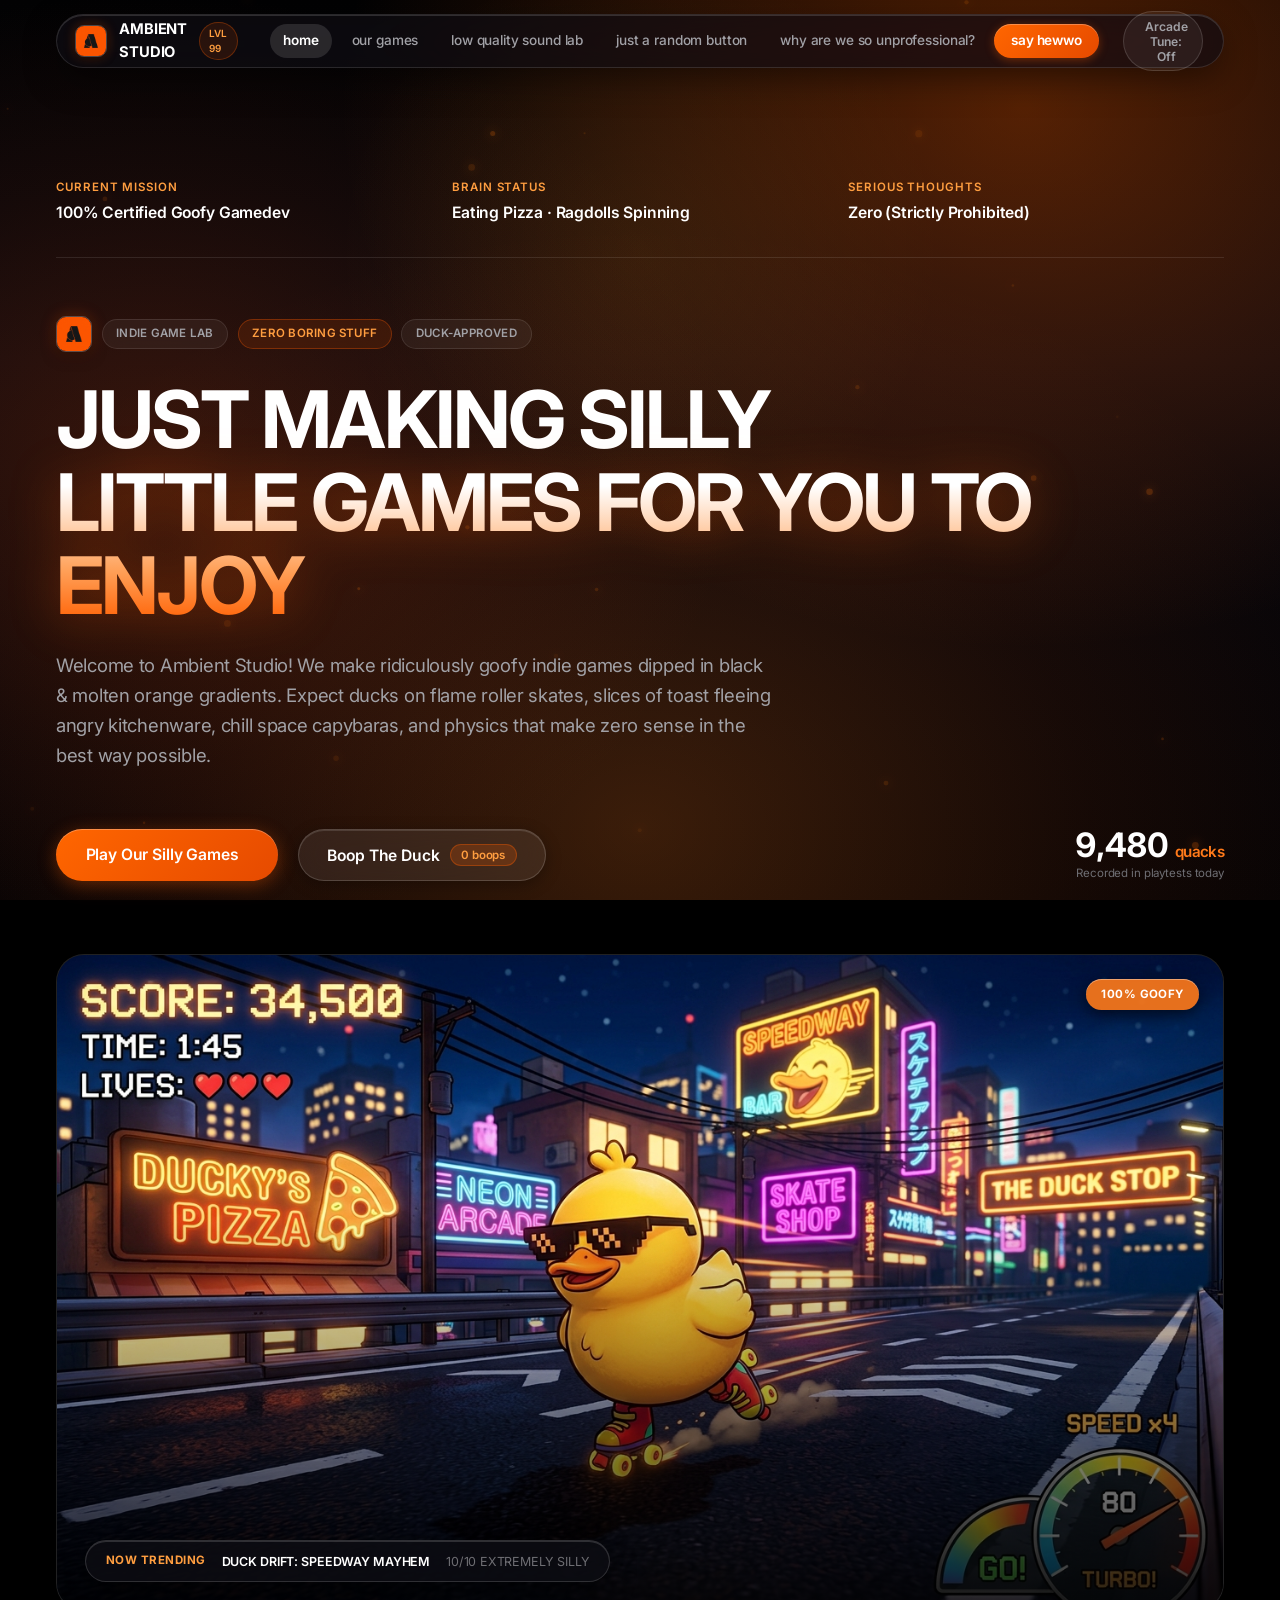
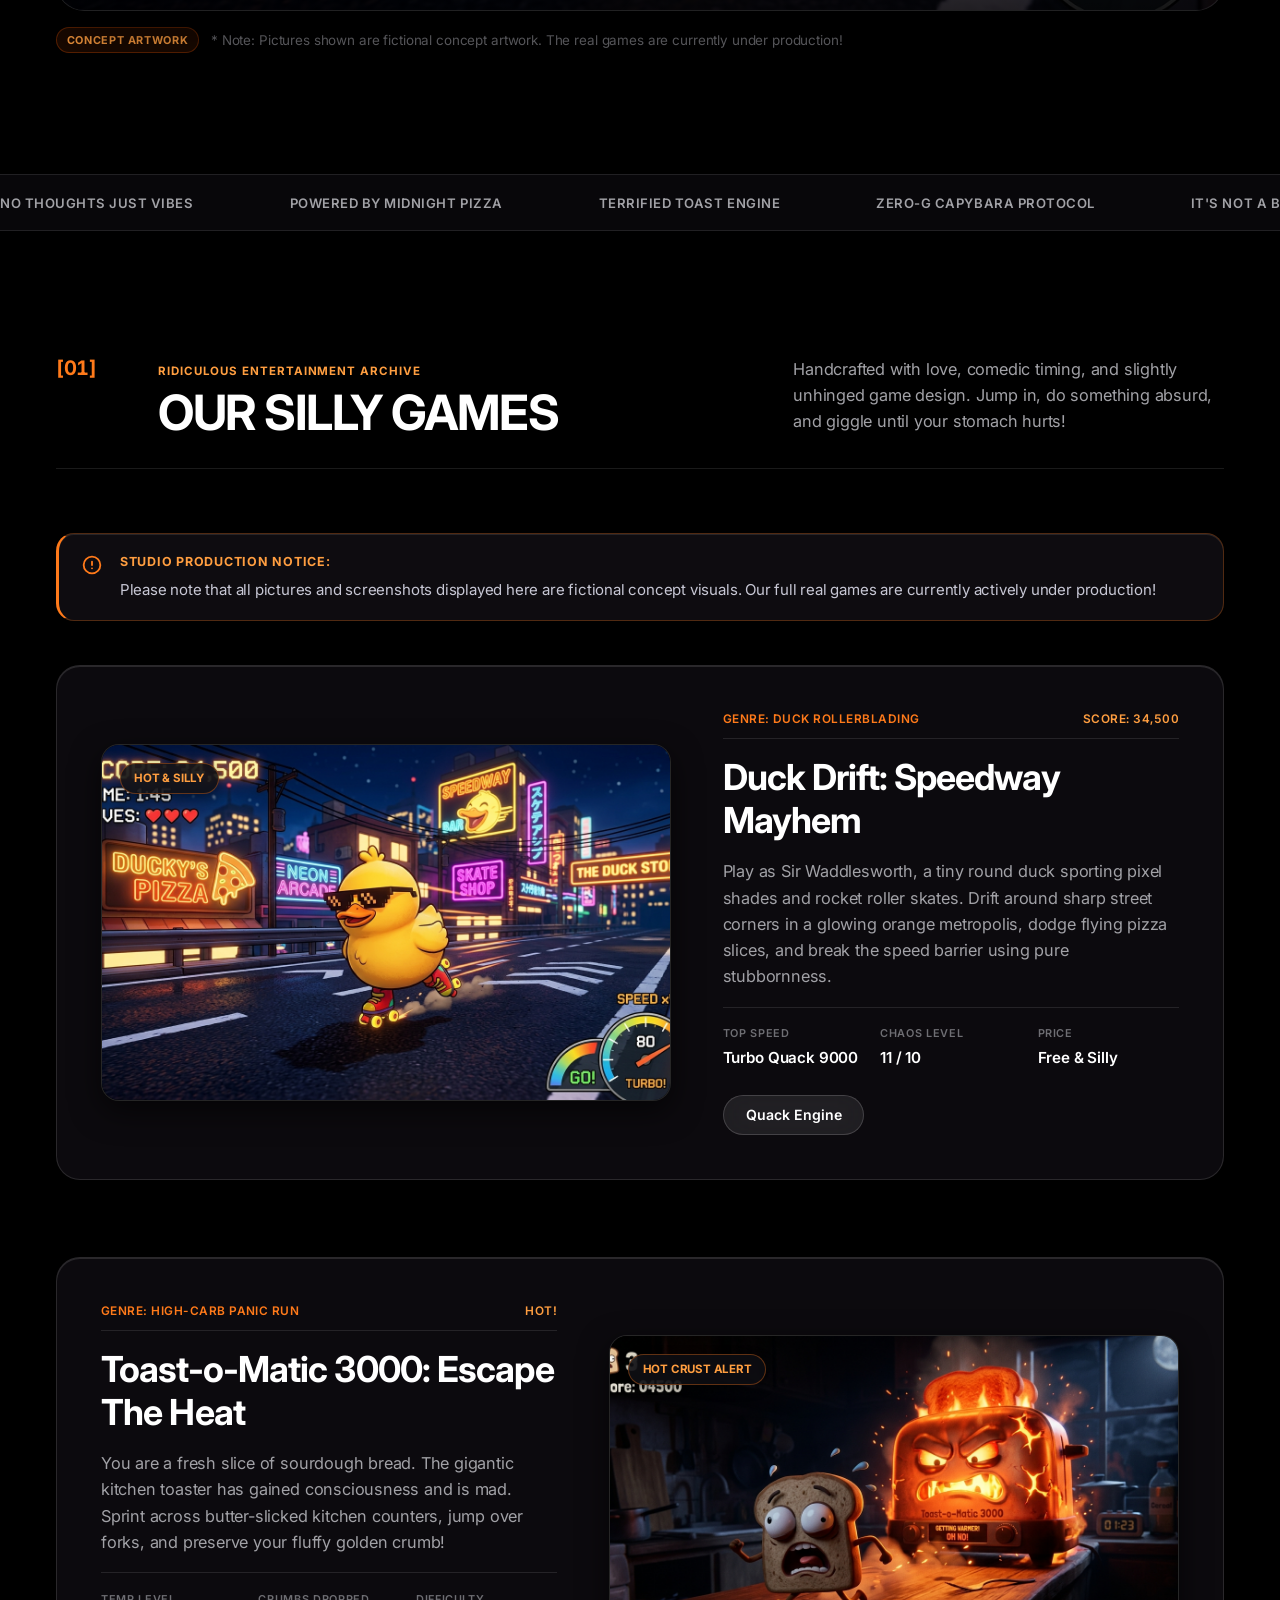
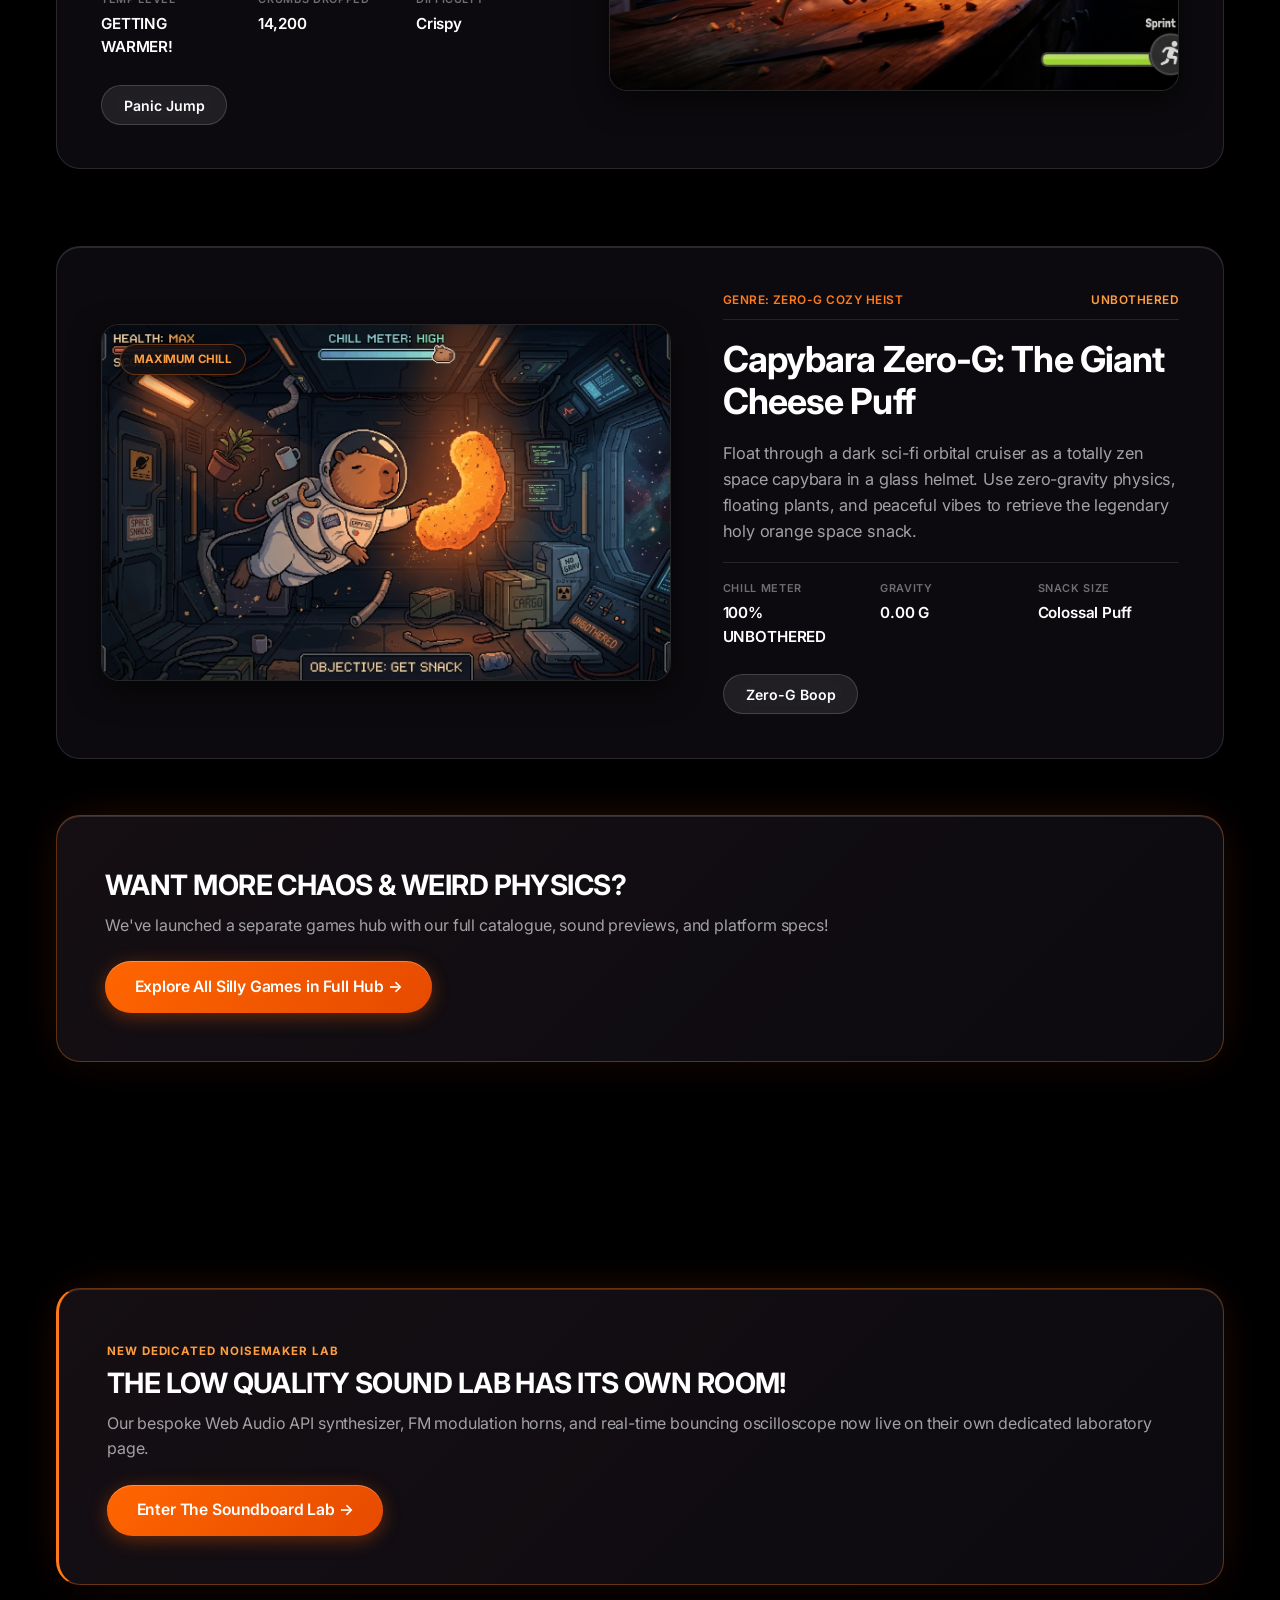
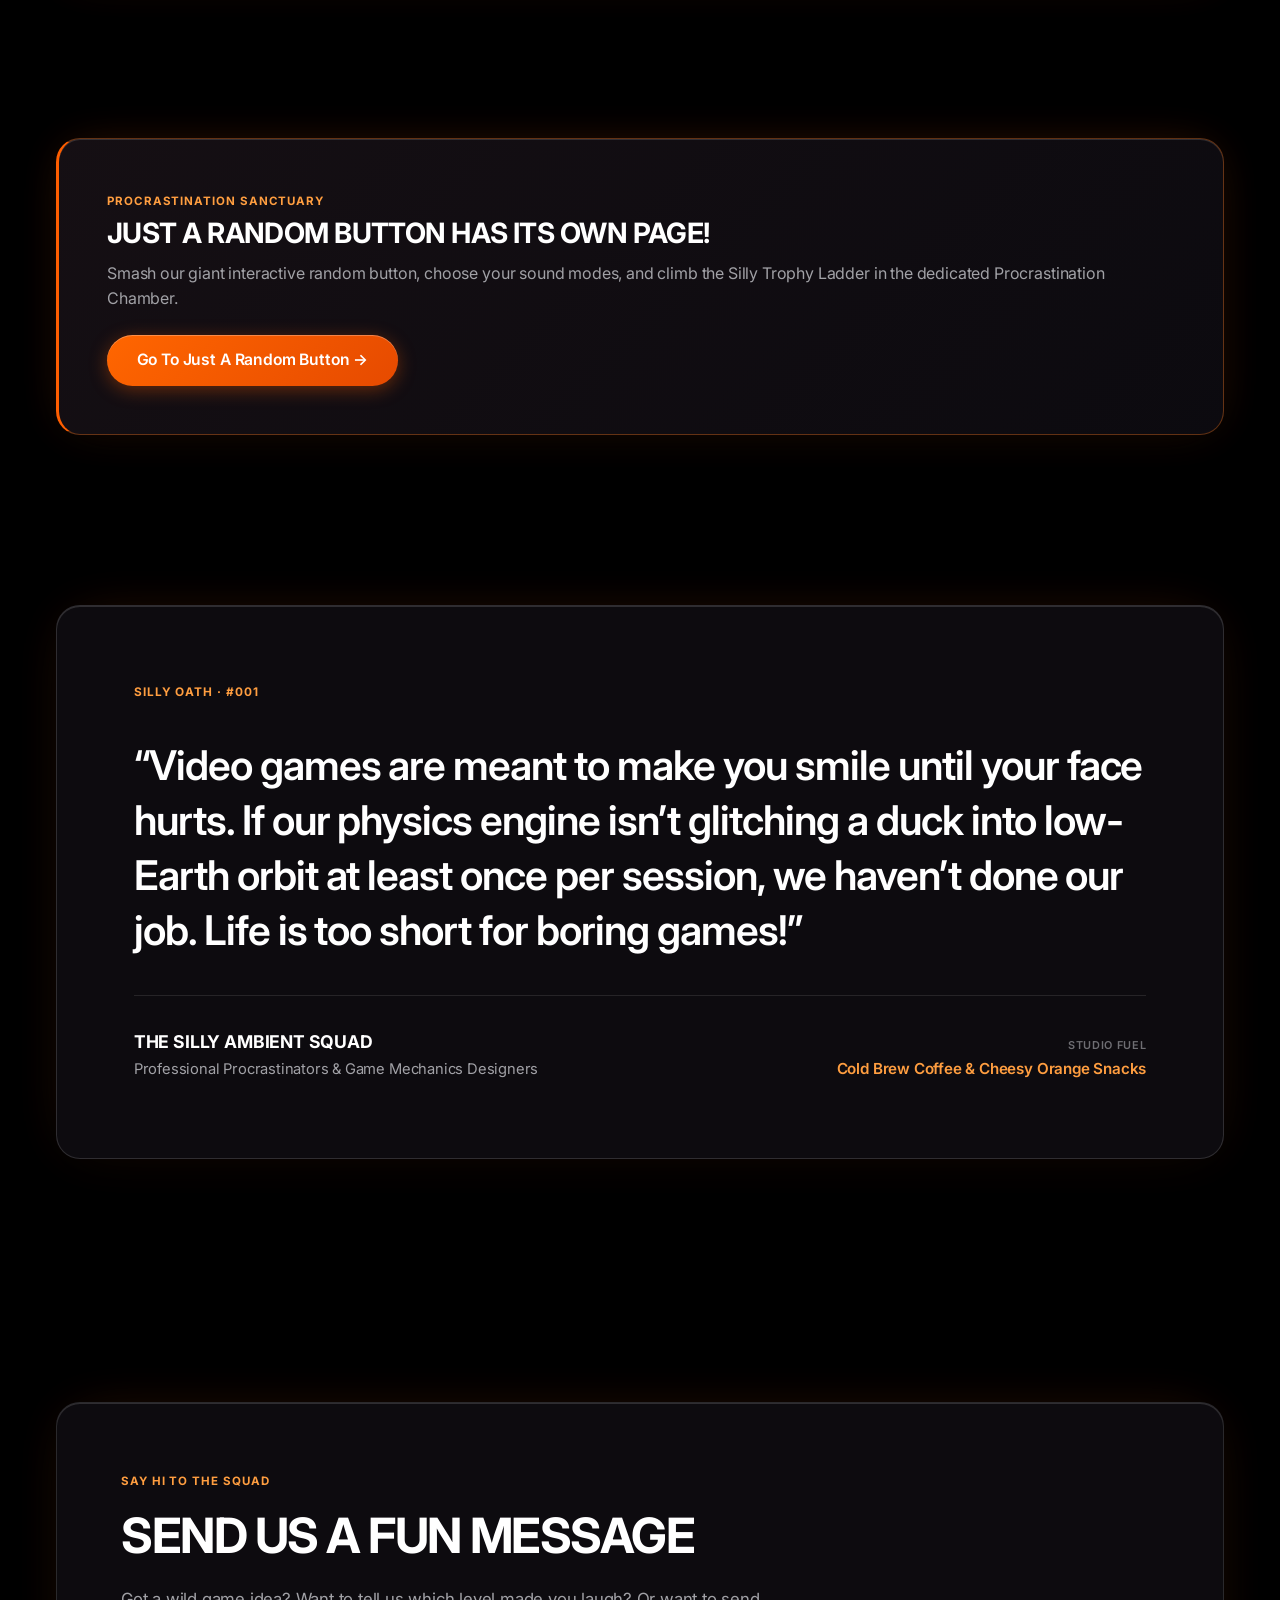
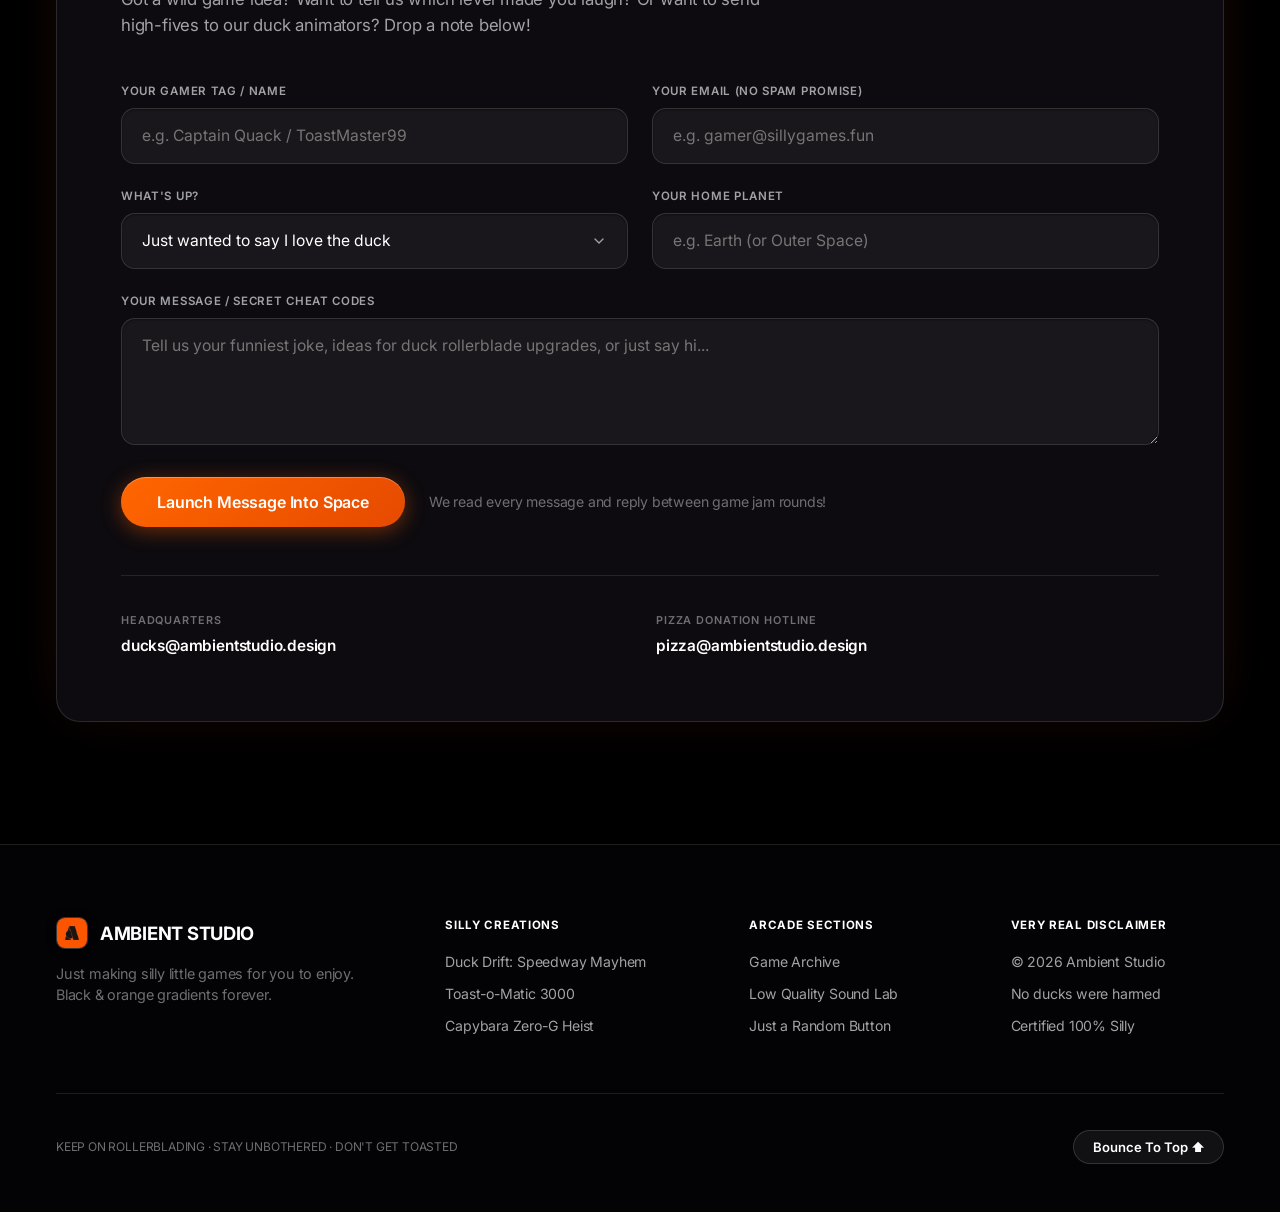
==== commit 08916c46: "Update director role to Professional Procrastinators" ====
--- a/index.html
+++ b/index.html
@@ -323,7 +323,7 @@
           <div class="philosophy-footer">
             <div class="director-info">
               <span class="director-name">THE SILLY AMBIENT SQUAD</span>
-              <span class="director-role">Professional Goofballs &amp; Game Mechanics Designers</span>
+              <span class="director-role">Professional Procrastinators &amp; Game Mechanics Designers</span>
             </div>
             <div class="coordinates-display">
               <span class="coord-label">STUDIO FUEL</span>
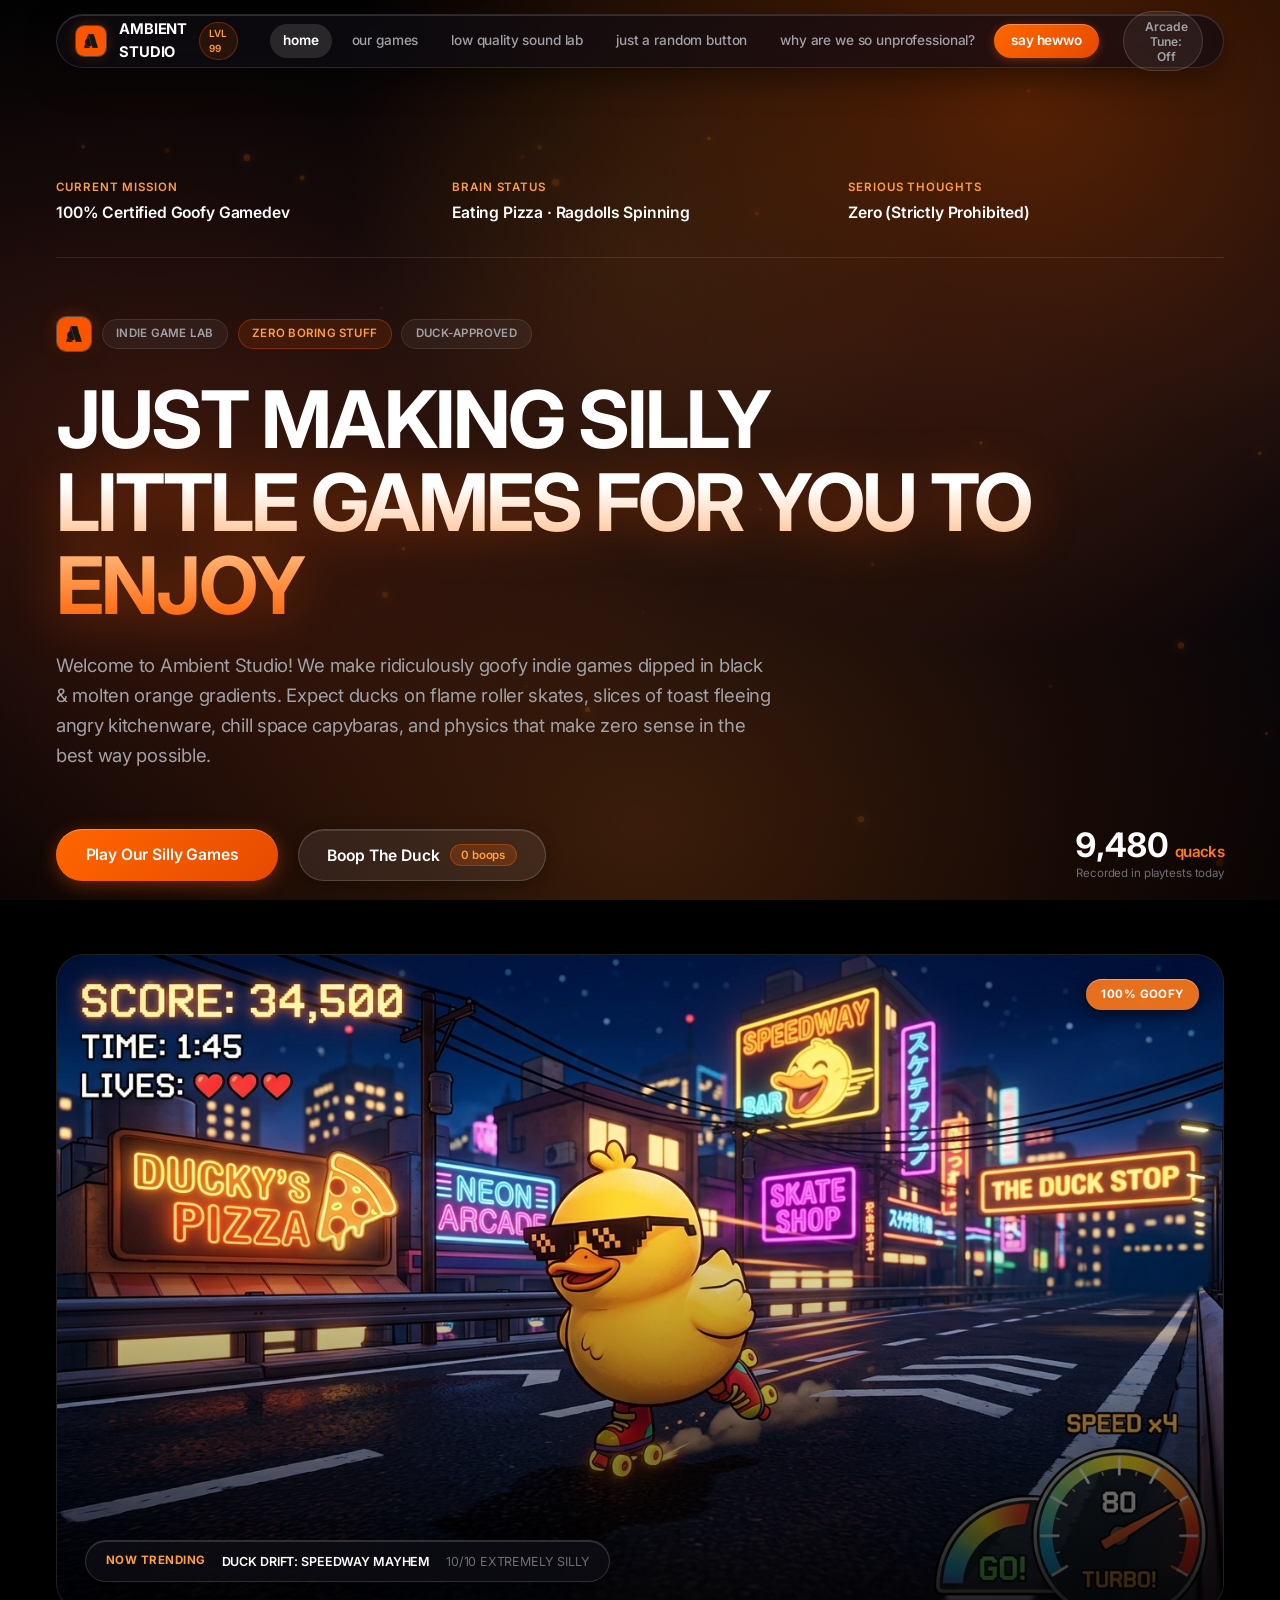
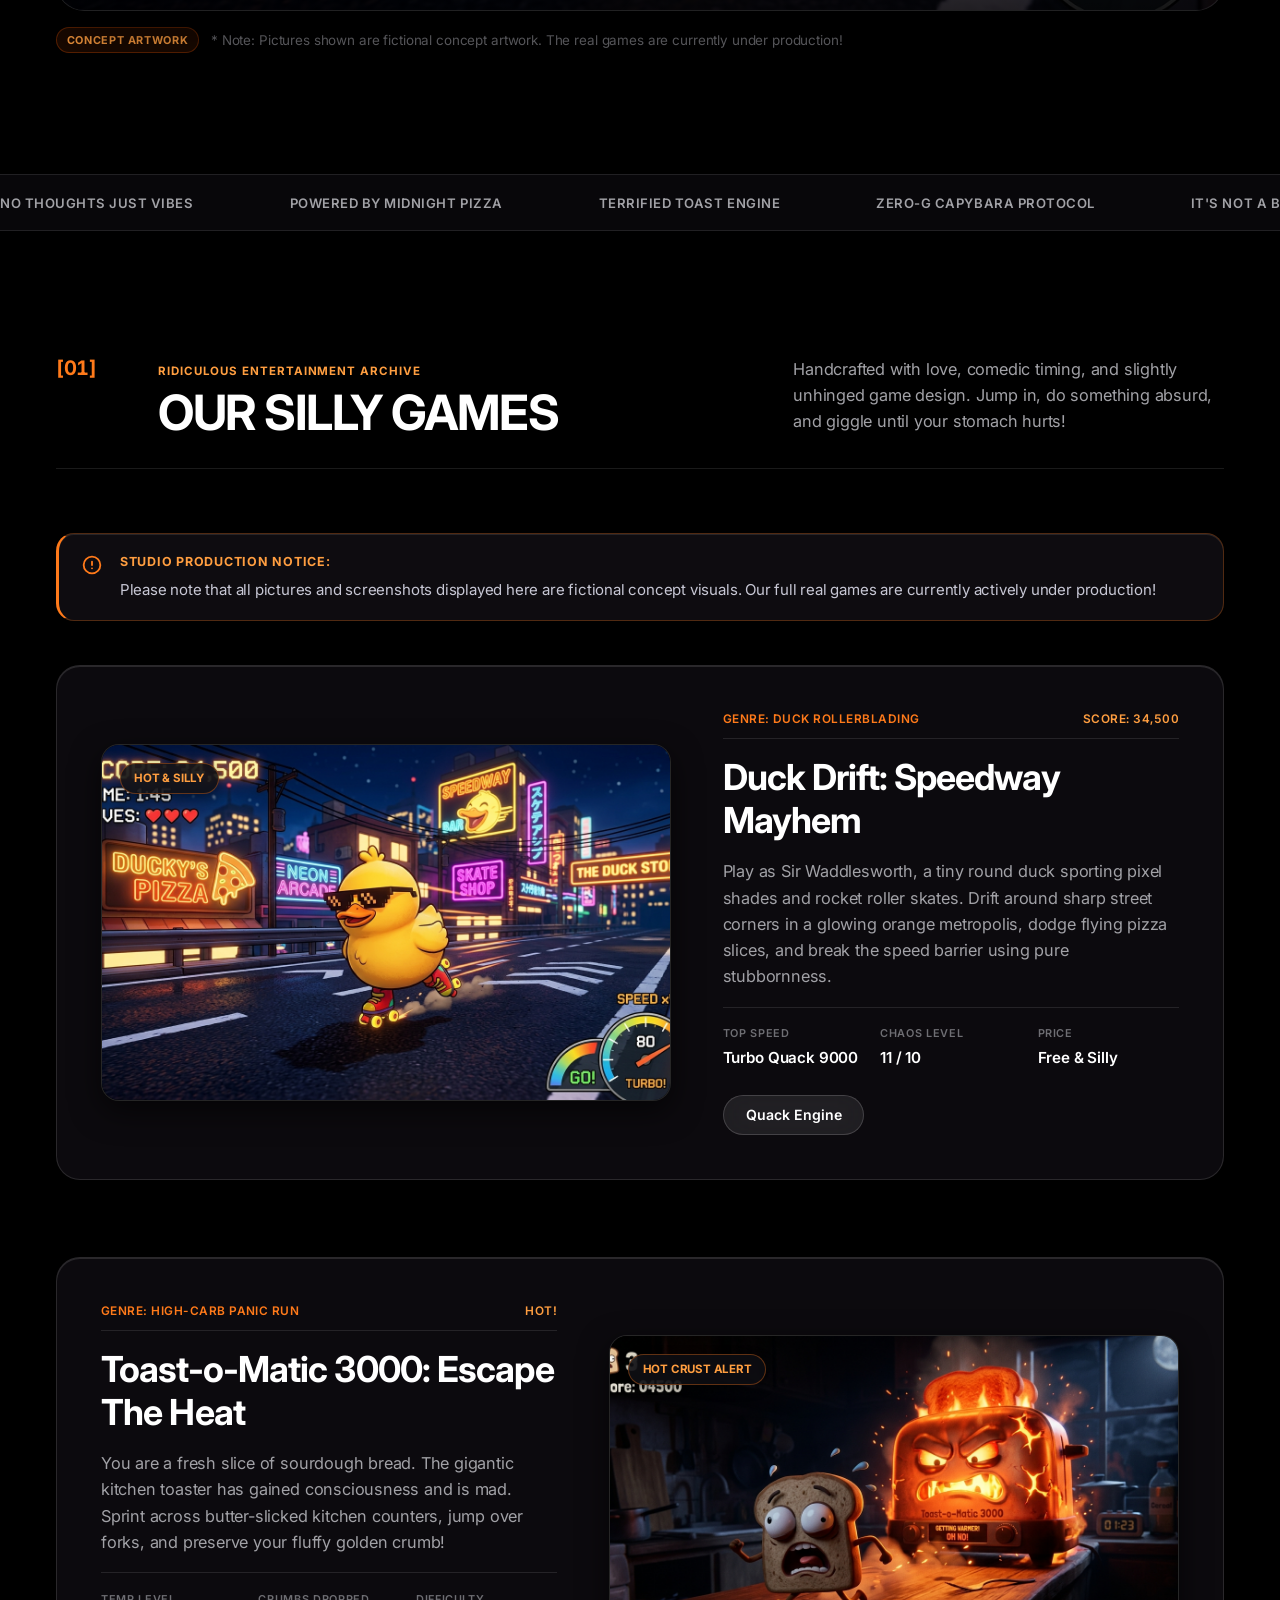
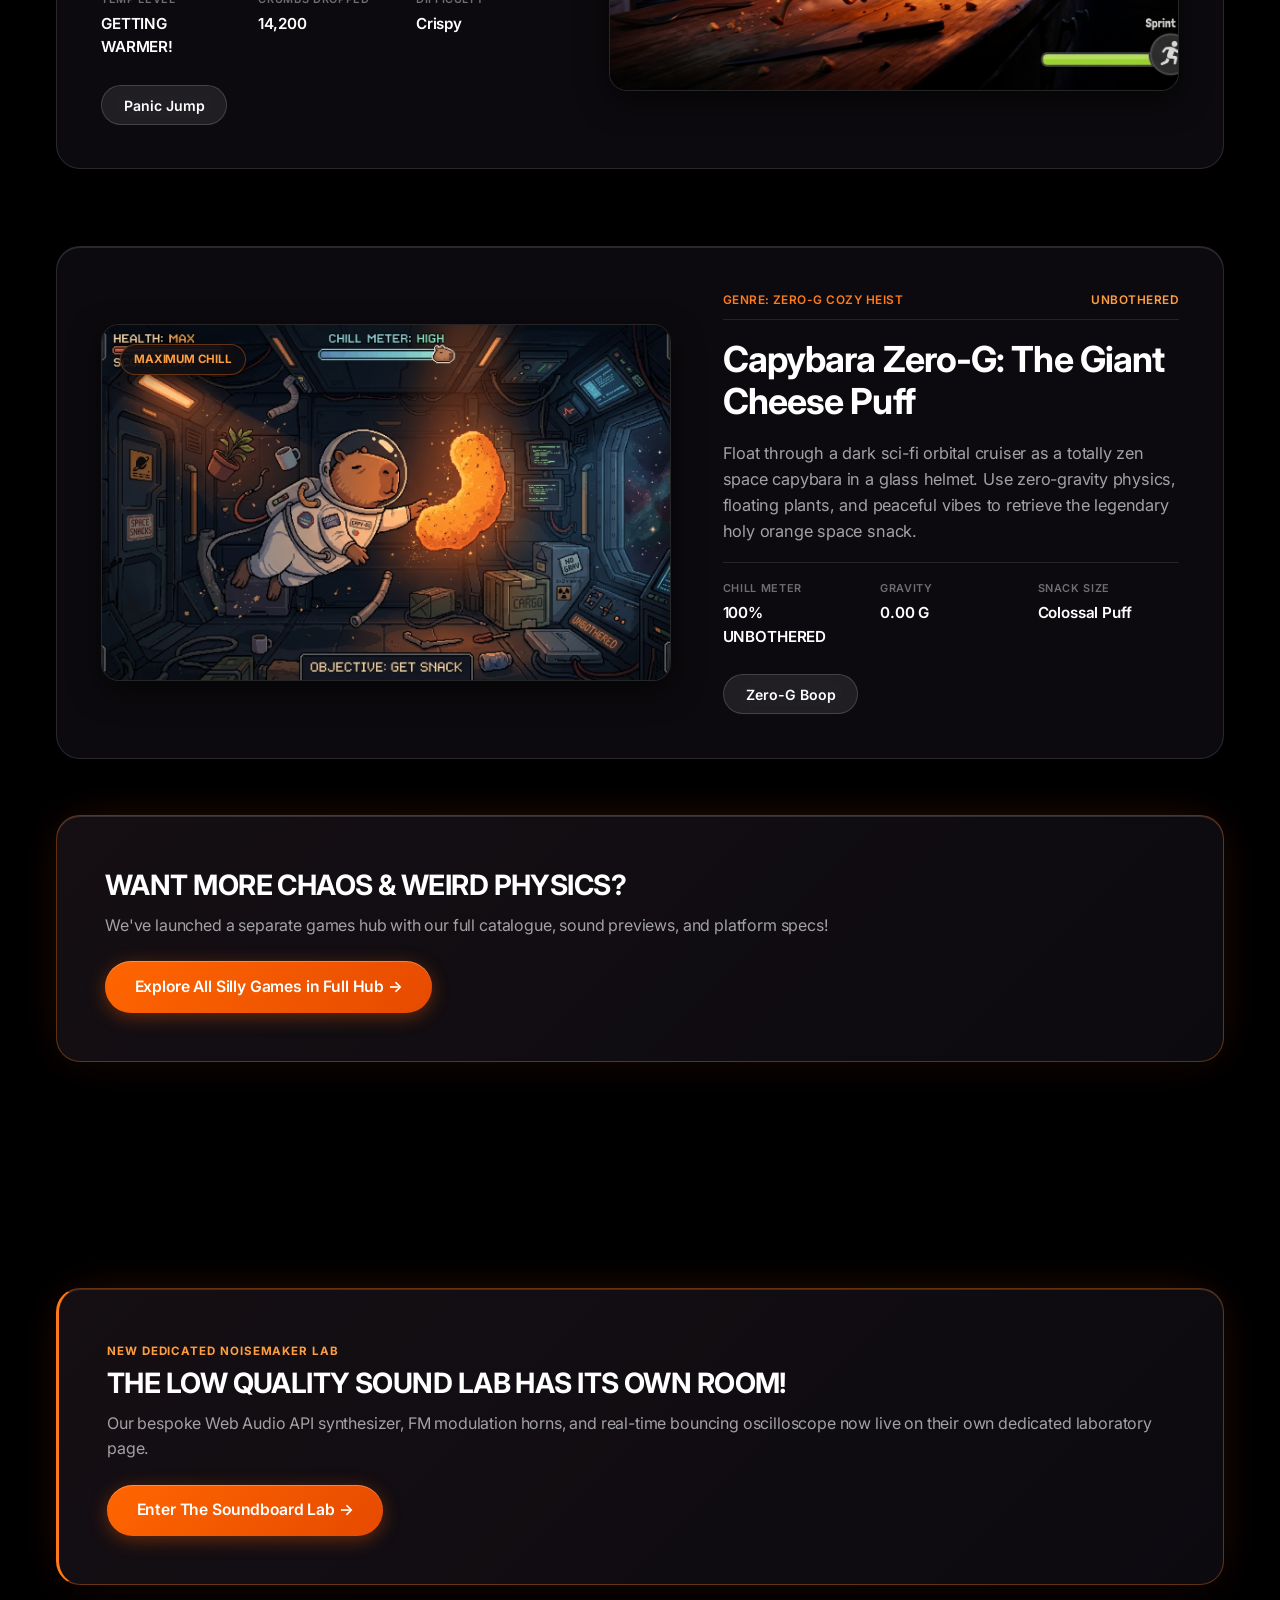
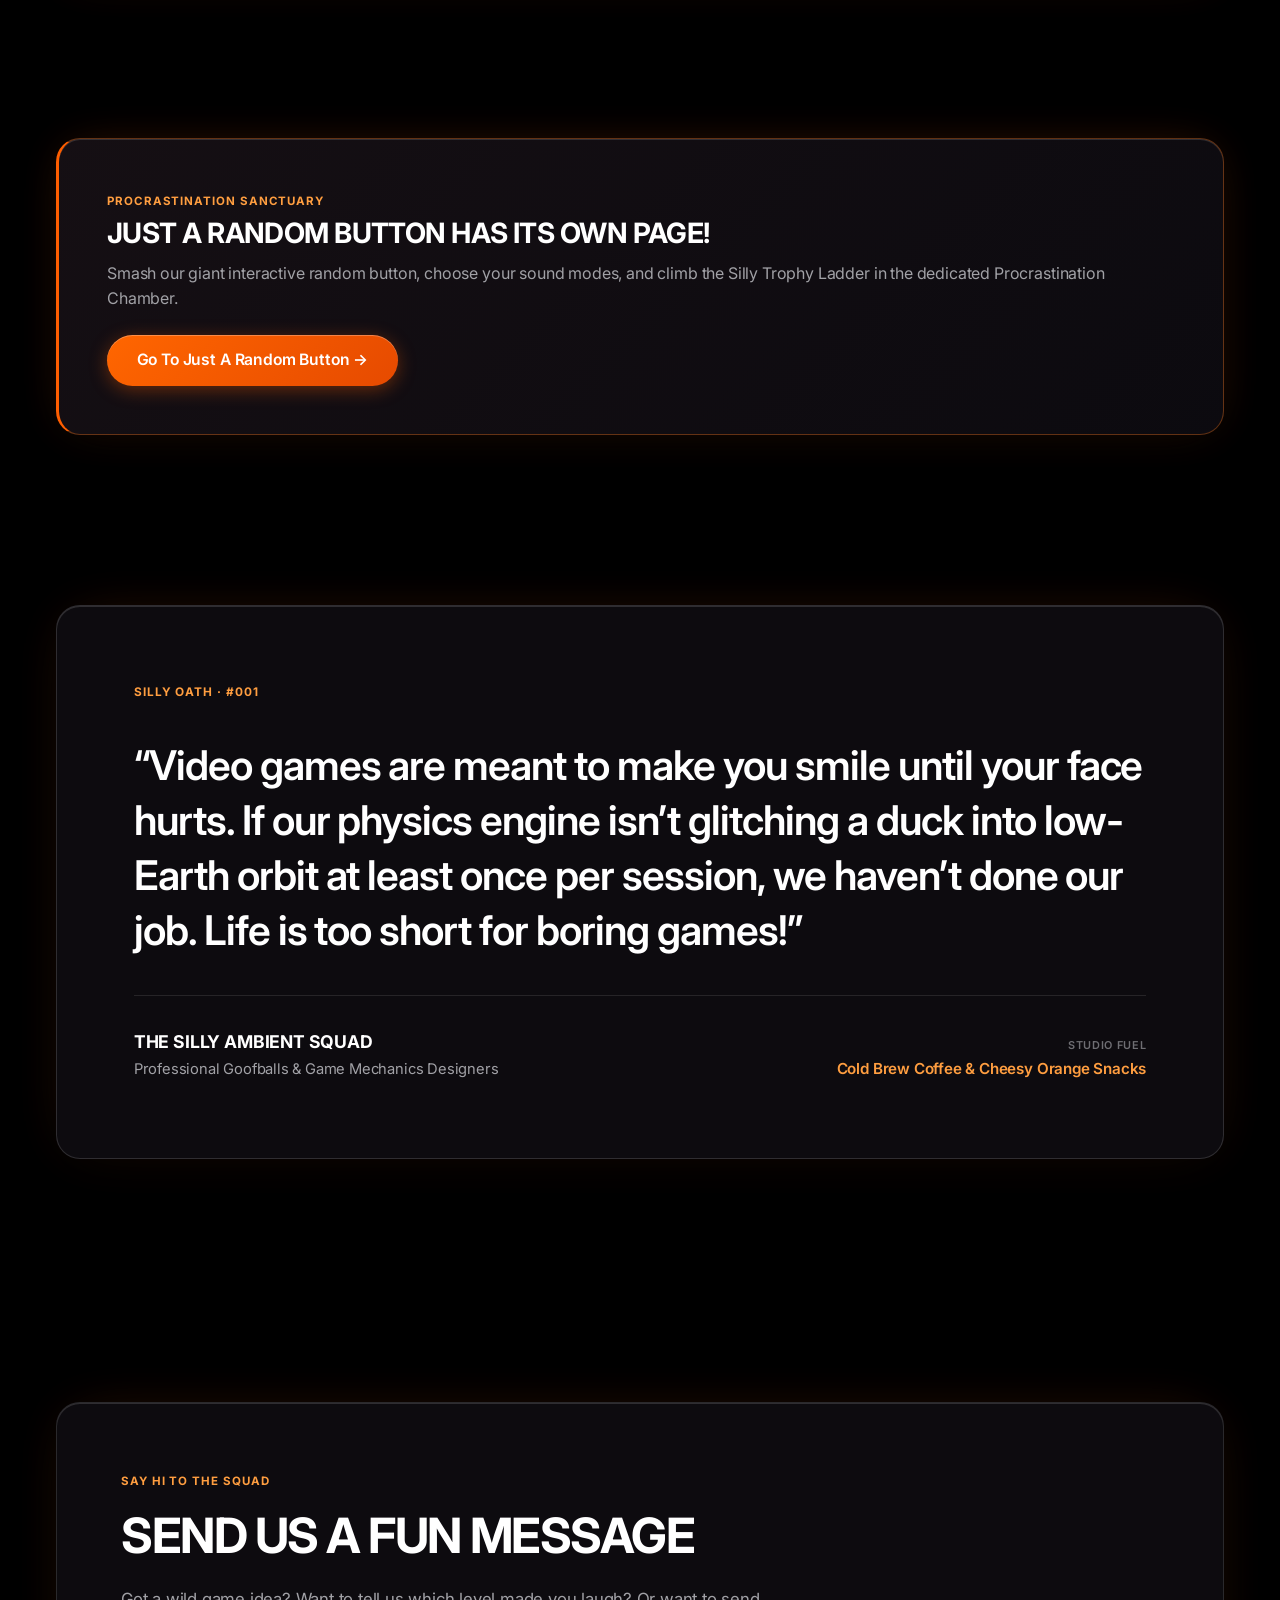
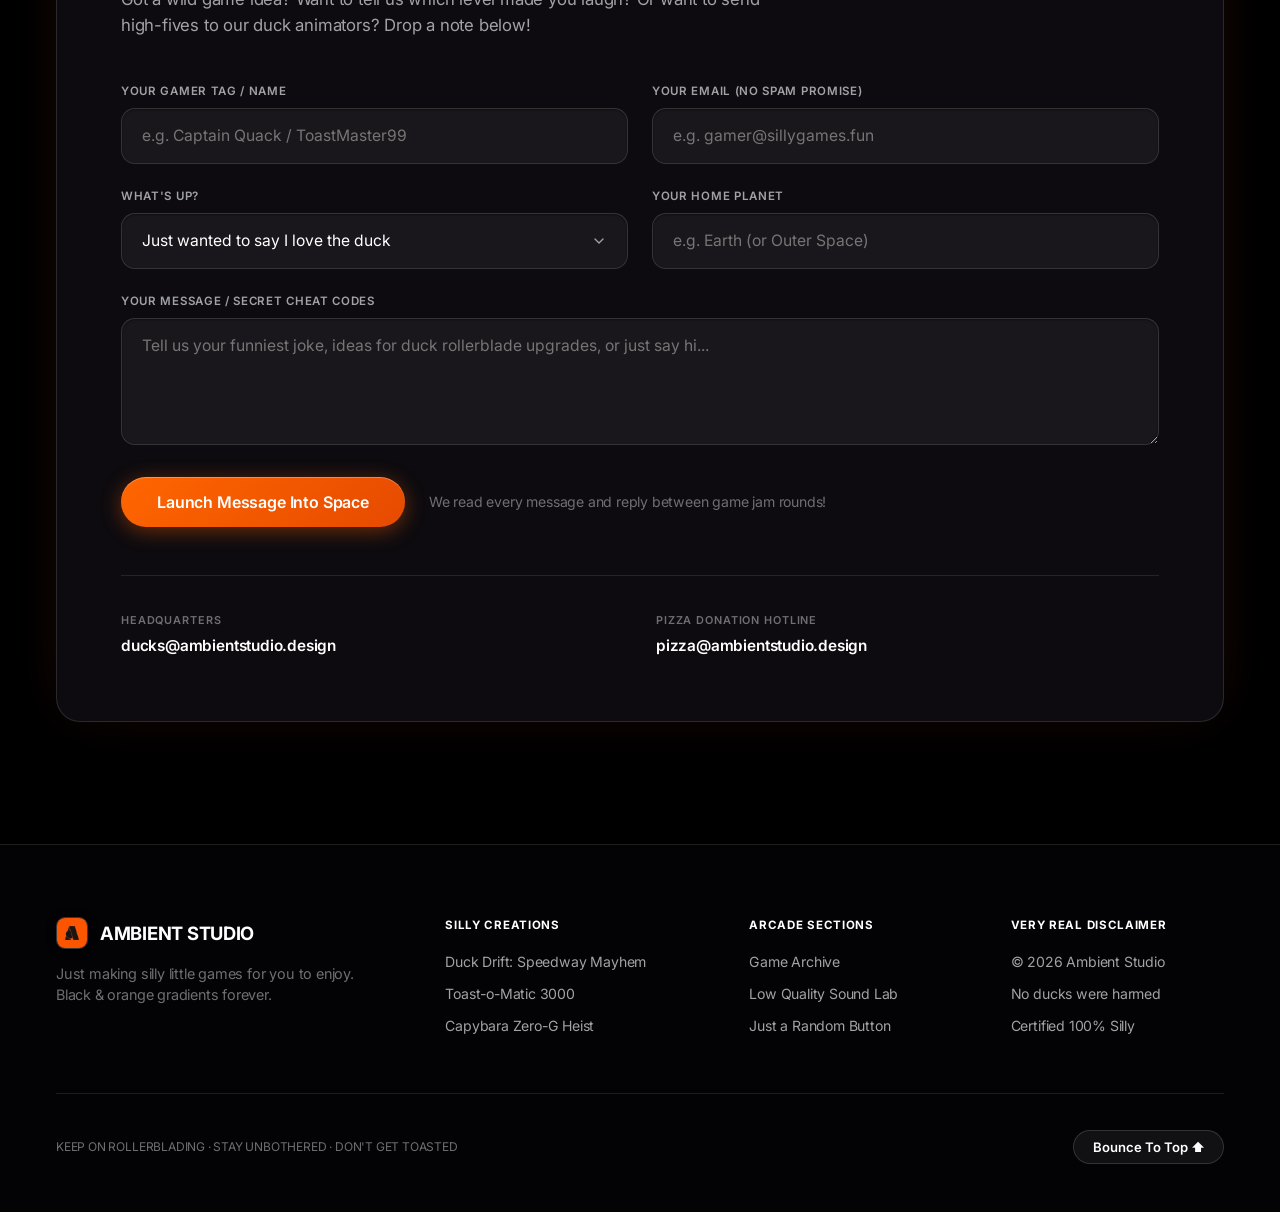
==== commit fe66d034: "Update team name to THE AMBIENT SQUAD" ====
--- a/index.html
+++ b/index.html
@@ -1,19 +1,24 @@
 <!DOCTYPE html>
 <html lang="en">
+
 <head>
   <meta charset="UTF-8">
   <meta name="viewport" content="width=device-width, initial-scale=1.0, viewport-fit=cover">
   <title>Ambient Studio — Just Making Silly Little Games For You To Enjoy</title>
-  <meta name="description" content="Ambient Studio is a delightfully goofy indie gaming laboratory crafting black and orange arcade chaos, cozy chill vibes, and silly little games for everyone.">
-  
+  <meta name="description"
+    content="Ambient Studio is a delightfully goofy indie gaming laboratory crafting black and orange arcade chaos, cozy chill vibes, and silly little games for everyone.">
+
   <!-- Apple Pro Typography Stack (Inter + System HIG) -->
   <link rel="preconnect" href="https://fonts.googleapis.com">
   <link rel="preconnect" href="https://fonts.gstatic.com" crossorigin>
-  <link href="https://fonts.googleapis.com/css2?family=Inter:wght@300;400;500;600;700;800;900&family=Outfit:wght@400;500;600;700;800;900&family=Space+Grotesk:wght@500;600;700;800&display=swap" rel="stylesheet">
-  
+  <link
+    href="https://fonts.googleapis.com/css2?family=Inter:wght@300;400;500;600;700;800;900&family=Outfit:wght@400;500;600;700;800;900&family=Space+Grotesk:wght@500;600;700;800&display=swap"
+    rel="stylesheet">
+
   <link rel="icon" type="image/jpeg" href="assets/logo.jpg">
   <link rel="stylesheet" href="style.css?v=apple_molten_2026">
 </head>
+
 <body data-mode="arcade">
   <!-- Accessibility Skip Link -->
   <a href="#main-content" class="skip-to-content">Skip to main content</a>
@@ -42,13 +47,15 @@
 
       <div class="header-controls">
         <!-- Silly Music & Bleep Bloop Toggle -->
-        <button class="sound-toggle-btn silly-wiggle-hover" id="soundToggleBtn" role="switch" aria-checked="false" aria-label="Toggle 8-bit chiptune audio drone" title="Toggle 8-Bit Bleep Bloops">
+        <button class="sound-toggle-btn silly-wiggle-hover" id="soundToggleBtn" role="switch" aria-checked="false"
+          aria-label="Toggle 8-bit chiptune audio drone" title="Toggle 8-Bit Bleep Bloops">
           <span class="sound-emoji" id="soundEmoji"></span>
           <span class="sound-label" id="soundStateLabel">Arcade Tune: Off</span>
         </button>
 
         <!-- Mobile Navigation Menu Toggle -->
-        <button class="mobile-nav-toggle" id="mobileNavToggle" aria-label="Toggle navigation menu" aria-expanded="false" aria-controls="mainNav">
+        <button class="mobile-nav-toggle" id="mobileNavToggle" aria-label="Toggle navigation menu" aria-expanded="false"
+          aria-controls="mainNav">
           <span class="hamburger-box">
             <span class="hamburger-inner"></span>
           </span>
@@ -61,7 +68,7 @@
     <!-- Hero Section -->
     <section class="hero-section" id="hero">
       <div class="container hero-container">
-        
+
         <div class="hero-meta-row">
           <div class="meta-item">
             <span class="meta-label">CURRENT MISSION</span>
@@ -93,7 +100,9 @@
           </h1>
 
           <p class="hero-subtext">
-            Welcome to Ambient Studio! We make ridiculously goofy indie games dipped in black &amp; molten orange gradients. Expect ducks on flame roller skates, slices of toast fleeing angry kitchenware, chill space capybaras, and physics that make zero sense in the best way possible.
+            Welcome to Ambient Studio! We make ridiculously goofy indie games dipped in black &amp; molten orange
+            gradients. Expect ducks on flame roller skates, slices of toast fleeing angry kitchenware, chill space
+            capybaras, and physics that make zero sense in the best way possible.
           </p>
         </div>
 
@@ -102,12 +111,12 @@
             <span>Play Our Silly Games</span>
             <span class="btn-icon"></span>
           </a>
-          
+
           <button class="btn-secondary btn-bouncy" id="boopDuckBtn">
             <span>Boop The Duck</span>
             <span class="boop-counter-badge" id="boopCountBadge">0 boops</span>
           </button>
-          
+
           <div class="hero-status-stat">
             <span class="stat-number">9,480<small>quacks</small></span>
             <span class="stat-caption">Recorded in playtests today</span>
@@ -117,7 +126,9 @@
         <!-- Hero Featured Game Showcase -->
         <div class="hero-heroic-visual">
           <div class="visual-frame silly-frame-border">
-            <img src="assets/game-duck.jpg" alt="Duck Drift Speedway - Goofy duck with pixel sunglasses on roller skates in neon orange city" class="featured-img" id="heroMainImage">
+            <img src="assets/game-duck.jpg"
+              alt="Duck Drift Speedway - Goofy duck with pixel sunglasses on roller skates in neon orange city"
+              class="featured-img" id="heroMainImage">
             <div class="visual-overlay"></div>
             <div class="visual-badge">
               <span class="badge-index">NOW TRENDING</span>
@@ -128,7 +139,8 @@
           </div>
           <p class="hero-visual-caption">
             <span class="caption-tag">CONCEPT ARTWORK</span>
-            <span class="caption-text">* Note: Pictures shown are fictional concept artwork. The real games are currently under production!</span>
+            <span class="caption-text">* Note: Pictures shown are fictional concept artwork. The real games are
+              currently under production!</span>
           </p>
         </div>
 
@@ -152,7 +164,7 @@
     <!-- The Silly Games Catalogue -->
     <section class="projects-section" id="games">
       <div class="container">
-        
+
         <div class="section-header-editorial">
           <div class="editorial-num">[01]</div>
           <div class="editorial-heading">
@@ -160,14 +172,16 @@
             <h2 class="section-title">OUR SILLY GAMES</h2>
           </div>
           <p class="section-description">
-            Handcrafted with love, comedic timing, and slightly unhinged game design. Jump in, do something absurd, and giggle until your stomach hurts!
+            Handcrafted with love, comedic timing, and slightly unhinged game design. Jump in, do something absurd, and
+            giggle until your stomach hurts!
           </p>
         </div>
 
         <!-- Production Notice -->
         <div class="production-notice-banner" role="note" aria-label="Game production status disclaimer">
           <div class="notice-icon-box" aria-hidden="true">
-            <svg width="20" height="20" viewBox="0 0 24 24" fill="none" stroke="currentColor" stroke-width="2.2" stroke-linecap="round" stroke-linejoin="round">
+            <svg width="20" height="20" viewBox="0 0 24 24" fill="none" stroke="currentColor" stroke-width="2.2"
+              stroke-linecap="round" stroke-linejoin="round">
               <circle cx="12" cy="12" r="10"></circle>
               <line x1="12" y1="8" x2="12" y2="12"></line>
               <line x1="12" y1="16" x2="12.01" y2="16"></line>
@@ -175,12 +189,13 @@
           </div>
           <div class="notice-body">
             <strong class="notice-title">STUDIO PRODUCTION NOTICE:</strong>
-            <span class="notice-text">Please note that all pictures and screenshots displayed here are fictional concept visuals. Our full real games are currently actively under production!</span>
+            <span class="notice-text">Please note that all pictures and screenshots displayed here are fictional concept
+              visuals. Our full real games are currently actively under production!</span>
           </div>
         </div>
 
         <div class="project-featured-grid">
-          
+
           <!-- Game 01: Duck Drift -->
           <article class="project-card-editorial" id="gameCard1">
             <div class="project-media silly-media-border">
@@ -194,7 +209,9 @@
               </div>
               <h3 class="project-title">Duck Drift: Speedway Mayhem</h3>
               <p class="project-summary">
-                Play as Sir Waddlesworth, a tiny round duck sporting pixel shades and rocket roller skates. Drift around sharp street corners in a glowing orange metropolis, dodge flying pizza slices, and break the speed barrier using pure stubbornness.
+                Play as Sir Waddlesworth, a tiny round duck sporting pixel shades and rocket roller skates. Drift around
+                sharp street corners in a glowing orange metropolis, dodge flying pizza slices, and break the speed
+                barrier using pure stubbornness.
               </p>
               <div class="project-technical-specs">
                 <div><span>TOP SPEED</span><strong>Turbo Quack 9000</strong></div>
@@ -222,7 +239,9 @@
               </div>
               <h3 class="project-title">Toast-o-Matic 3000: Escape The Heat</h3>
               <p class="project-summary">
-                You are a fresh slice of sourdough bread. The gigantic kitchen toaster has gained consciousness and is mad. Sprint across butter-slicked kitchen counters, jump over forks, and preserve your fluffy golden crumb!
+                You are a fresh slice of sourdough bread. The gigantic kitchen toaster has gained consciousness and is
+                mad. Sprint across butter-slicked kitchen counters, jump over forks, and preserve your fluffy golden
+                crumb!
               </p>
               <div class="project-technical-specs">
                 <div><span>TEMP LEVEL</span><strong>GETTING WARMER!</strong></div>
@@ -240,7 +259,8 @@
           <!-- Game 03: Capybara Snack Heist -->
           <article class="project-card-editorial" id="gameCard3">
             <div class="project-media silly-media-border">
-              <img src="assets/game-capybara.jpg" alt="Chill Capybara Space zero-g snack heist indie game" loading="lazy">
+              <img src="assets/game-capybara.jpg" alt="Chill Capybara Space zero-g snack heist indie game"
+                loading="lazy">
               <div class="game-tag-pill">MAXIMUM CHILL</div>
             </div>
             <div class="project-info">
@@ -250,7 +270,9 @@
               </div>
               <h3 class="project-title">Capybara Zero-G: The Giant Cheese Puff</h3>
               <p class="project-summary">
-                Float through a dark sci-fi orbital cruiser as a totally zen space capybara in a glass helmet. Use zero-gravity physics, floating plants, and peaceful vibes to retrieve the legendary holy orange space snack.
+                Float through a dark sci-fi orbital cruiser as a totally zen space capybara in a glass helmet. Use
+                zero-gravity physics, floating plants, and peaceful vibes to retrieve the legendary holy orange space
+                snack.
               </p>
               <div class="project-technical-specs">
                 <div><span>CHILL METER</span><strong>100% UNBOTHERED</strong></div>
@@ -286,7 +308,8 @@
           <div class="banner-text">
             <span class="sub-label">NEW DEDICATED NOISEMAKER LAB</span>
             <h3>THE LOW QUALITY SOUND LAB HAS ITS OWN ROOM!</h3>
-            <p>Our bespoke Web Audio API synthesizer, FM modulation horns, and real-time bouncing oscilloscope now live on their own dedicated laboratory page.</p>
+            <p>Our bespoke Web Audio API synthesizer, FM modulation horns, and real-time bouncing oscilloscope now live
+              on their own dedicated laboratory page.</p>
           </div>
           <a href="soundboard.html" class="btn-primary btn-bouncy btn-view-all">
             <span>Enter The Soundboard Lab →</span>
@@ -302,7 +325,8 @@
           <div class="banner-text">
             <span class="sub-label">PROCRASTINATION SANCTUARY</span>
             <h3>JUST A RANDOM BUTTON HAS ITS OWN PAGE!</h3>
-            <p>Smash our giant interactive random button, choose your sound modes, and climb the Silly Trophy Ladder in the dedicated Procrastination Chamber.</p>
+            <p>Smash our giant interactive random button, choose your sound modes, and climb the Silly Trophy Ladder in
+              the dedicated Procrastination Chamber.</p>
           </div>
           <a href="silly-button.html" class="btn-primary btn-bouncy btn-view-all">
             <span>Go To Just A Random Button →</span>
@@ -317,13 +341,15 @@
         <div class="philosophy-wrap silly-manifesto-border">
           <span class="manifest-tag">SILLY OATH · #001</span>
           <blockquote class="manifest-quote">
-            “Video games are meant to make you smile until your face hurts. If our physics engine isn’t glitching a duck into low-Earth orbit at least once per session, we haven’t done our job. Life is too short for boring games!”
+            “Video games are meant to make you smile until your face hurts. If our physics engine isn’t glitching a duck
+            into low-Earth orbit at least once per session, we haven’t done our job. Life is too short for boring
+            games!”
           </blockquote>
-          
+
           <div class="philosophy-footer">
             <div class="director-info">
               <span class="director-name">THE SILLY AMBIENT SQUAD</span>
-              <span class="director-role">Professional Procrastinators &amp; Game Mechanics Designers</span>
+              <span class="director-role">Professional Goofballs &amp; Game Mechanics Designers</span>
             </div>
             <div class="coordinates-display">
               <span class="coord-label">STUDIO FUEL</span>
@@ -342,7 +368,8 @@
             <span class="sub-label">SAY HI TO THE SQUAD</span>
             <h2 class="inquiry-title">SEND US A FUN MESSAGE</h2>
             <p class="inquiry-lead">
-              Got a wild game idea? Want to tell us which level made you laugh? Or want to send high-fives to our duck animators? Drop a note below!
+              Got a wild game idea? Want to tell us which level made you laugh? Or want to send high-fives to our duck
+              animators? Drop a note below!
             </p>
           </div>
 
@@ -377,7 +404,8 @@
 
             <div class="form-field">
               <label for="projectMessage">YOUR MESSAGE / SECRET CHEAT CODES</label>
-              <textarea id="projectMessage" rows="4" placeholder="Tell us your funniest joke, ideas for duck rollerblade upgrades, or just say hi..."></textarea>
+              <textarea id="projectMessage" rows="4"
+                placeholder="Tell us your funniest joke, ideas for duck rollerblade upgrades, or just say hi..."></textarea>
             </div>
 
             <div class="form-actions">
@@ -402,7 +430,8 @@
               <div>
                 <strong>Transmission anomaly detected!</strong>
                 <p>Could not reach the pigeon dispatch server. Click below to launch directly via your email app:</p>
-                <a href="#" class="btn-secondary btn-bouncy" id="mailFallbackBtn" style="display: inline-block; margin-top: 0.5rem; text-decoration: none;">
+                <a href="#" class="btn-secondary btn-bouncy" id="mailFallbackBtn"
+                  style="display: inline-block; margin-top: 0.5rem; text-decoration: none;">
                   <span>Open in Email App</span>
                 </a>
               </div>
@@ -496,7 +525,8 @@
         </div>
 
         <div class="arcade-screen-wrap">
-          <canvas id="arcadeCanvas" class="arcade-canvas" width="640" height="300" role="img" aria-label="Interactive retro arcade game canvas"></canvas>
+          <canvas id="arcadeCanvas" class="arcade-canvas" width="640" height="300" role="img"
+            aria-label="Interactive retro arcade game canvas"></canvas>
           <div class="arcade-hud-strip">
             <div class="arcade-stat-group">
               <div class="arcade-stat-item"><span>SCORE</span><strong id="arcadeScore">0000</strong></div>
@@ -529,7 +559,8 @@
 
   <!-- 2. Steam Wishlist Modal -->
   <div class="ambient-modal-overlay" id="wishlistModal" aria-hidden="true">
-    <div class="ambient-modal-window" style="max-width: 520px;" role="dialog" aria-modal="true" aria-labelledby="wishlistModalTitle">
+    <div class="ambient-modal-window" style="max-width: 520px;" role="dialog" aria-modal="true"
+      aria-labelledby="wishlistModalTitle">
       <div class="modal-top-bar">
         <div class="modal-title-row">
           <span class="modal-title-tag">VALVE / STEAM</span>
@@ -546,7 +577,8 @@
           Global Wishlist Hype: <strong id="wishlistCounterNumber">48,292</strong> fans (+1 You!)
         </p>
         <p style="font-size: 0.9rem; color: var(--text-secondary); max-width: 400px; line-height: 1.5;">
-          You'll receive a silly high-priority ping on launch day. Zero microtransactions, zero DRM nonsense, 100% silly vibes.
+          You'll receive a silly high-priority ping on launch day. Zero microtransactions, zero DRM nonsense, 100% silly
+          vibes.
         </p>
 
         <div class="wishlist-actions-row">
@@ -563,7 +595,8 @@
 
   <!-- 3. Demo Download Modal -->
   <div class="ambient-modal-overlay" id="demoModal" aria-hidden="true">
-    <div class="ambient-modal-window" style="max-width: 500px;" role="dialog" aria-modal="true" aria-labelledby="demoModalTitle">
+    <div class="ambient-modal-window" style="max-width: 500px;" role="dialog" aria-modal="true"
+      aria-labelledby="demoModalTitle">
       <div class="modal-top-bar">
         <div class="modal-title-row">
           <span class="modal-title-tag">STANDALONE BUILD</span>
@@ -575,16 +608,20 @@
       <div class="modal-body">
         <div class="demo-box-inner">
           <div style="font-size: 3rem;"></div>
-          <h4 style="font-family: var(--font-display); font-size: 1.3rem;" id="demoTargetTitle">Capybara Zero-G: Standalone Demo</h4>
+          <h4 style="font-family: var(--font-display); font-size: 1.3rem;" id="demoTargetTitle">Capybara Zero-G:
+            Standalone Demo</h4>
           <p style="font-size: 0.92rem; color: var(--text-secondary);">
             Packaging executable single-file HTML5 playable demo...
           </p>
           <div class="demo-progress-track">
             <div class="demo-progress-fill" id="demoProgressFill"></div>
           </div>
-          <span id="demoStatusLabel" style="font-size: 0.85rem; color: var(--orange-yellow); font-family: var(--font-mono);">Generating offline package...</span>
+          <span id="demoStatusLabel"
+            style="font-size: 0.85rem; color: var(--orange-yellow); font-family: var(--font-mono);">Generating offline
+            package...</span>
           <div style="margin-top: 0.75rem;">
-            <button class="btn-primary btn-bouncy" id="directDemoFileBtn" style="display: none;" onclick="window.triggerDirectFileDownload()">
+            <button class="btn-primary btn-bouncy" id="directDemoFileBtn" style="display: none;"
+              onclick="window.triggerDirectFileDownload()">
               <span>Save File Again (.html)</span>
             </button>
           </div>
@@ -595,7 +632,8 @@
 
   <!-- 4. Playtest Squad Modal -->
   <div class="ambient-modal-overlay" id="playtestModal" aria-hidden="true">
-    <div class="ambient-modal-window" style="max-width: 560px;" role="dialog" aria-modal="true" aria-labelledby="playtestModalTitle">
+    <div class="ambient-modal-window" style="max-width: 560px;" role="dialog" aria-modal="true"
+      aria-labelledby="playtestModalTitle">
       <div class="modal-top-bar">
         <div class="modal-title-row">
           <span class="modal-title-tag">BETA CORPS</span>
@@ -607,10 +645,13 @@
       <div class="modal-body">
         <div id="playtestFormView">
           <p style="font-size: 0.95rem; color: var(--text-secondary); margin-bottom: 1rem;">
-            Join the elite squad of playtesters breaking our game physics before release! Enter your gamer tag to mint your official Ambient Studio Test Pass:
+            Join the elite squad of playtesters breaking our game physics before release! Enter your gamer tag to mint
+            your official Ambient Studio Test Pass:
           </p>
           <div class="playtest-input-wrap">
-            <input type="text" id="playtestTagInput" placeholder="Enter Gamer Tag (e.g. QuackLord99)" aria-label="Enter Gamer Tag" style="flex: 1; background: rgba(255,255,255,0.05); border: 1px solid var(--border-subtle); color: #fff; padding: 0.75rem 1rem; border-radius: 8px; font-family: var(--font-body); font-size: 1rem;">
+            <input type="text" id="playtestTagInput" placeholder="Enter Gamer Tag (e.g. QuackLord99)"
+              aria-label="Enter Gamer Tag"
+              style="flex: 1; background: rgba(255,255,255,0.05); border: 1px solid var(--border-subtle); color: #fff; padding: 0.75rem 1rem; border-radius: 8px; font-family: var(--font-body); font-size: 1rem;">
             <button class="btn-primary btn-bouncy" onclick="window.generateTesterPass()">
               <span>Enlist Now</span>
             </button>
@@ -652,4 +693,5 @@
 
   <script src="app.js"></script>
 </body>
-</html>
+
+</html>
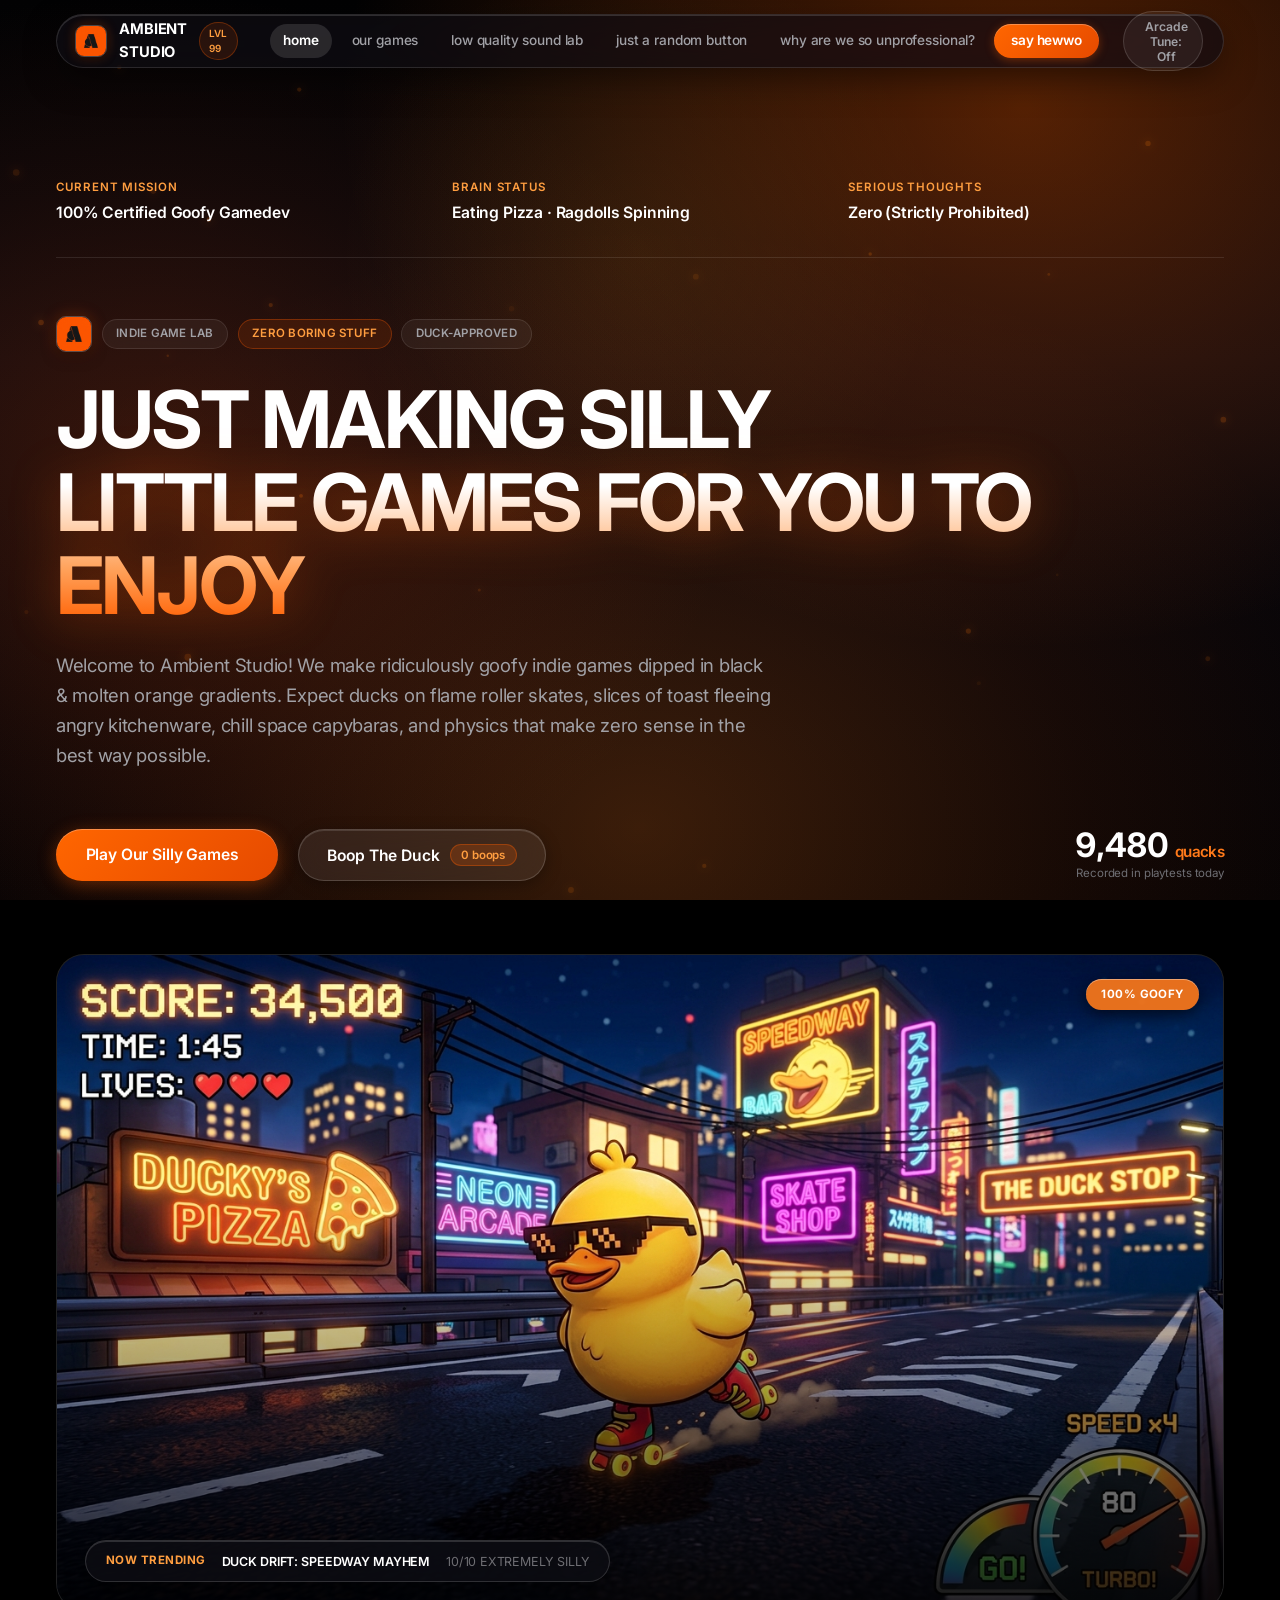
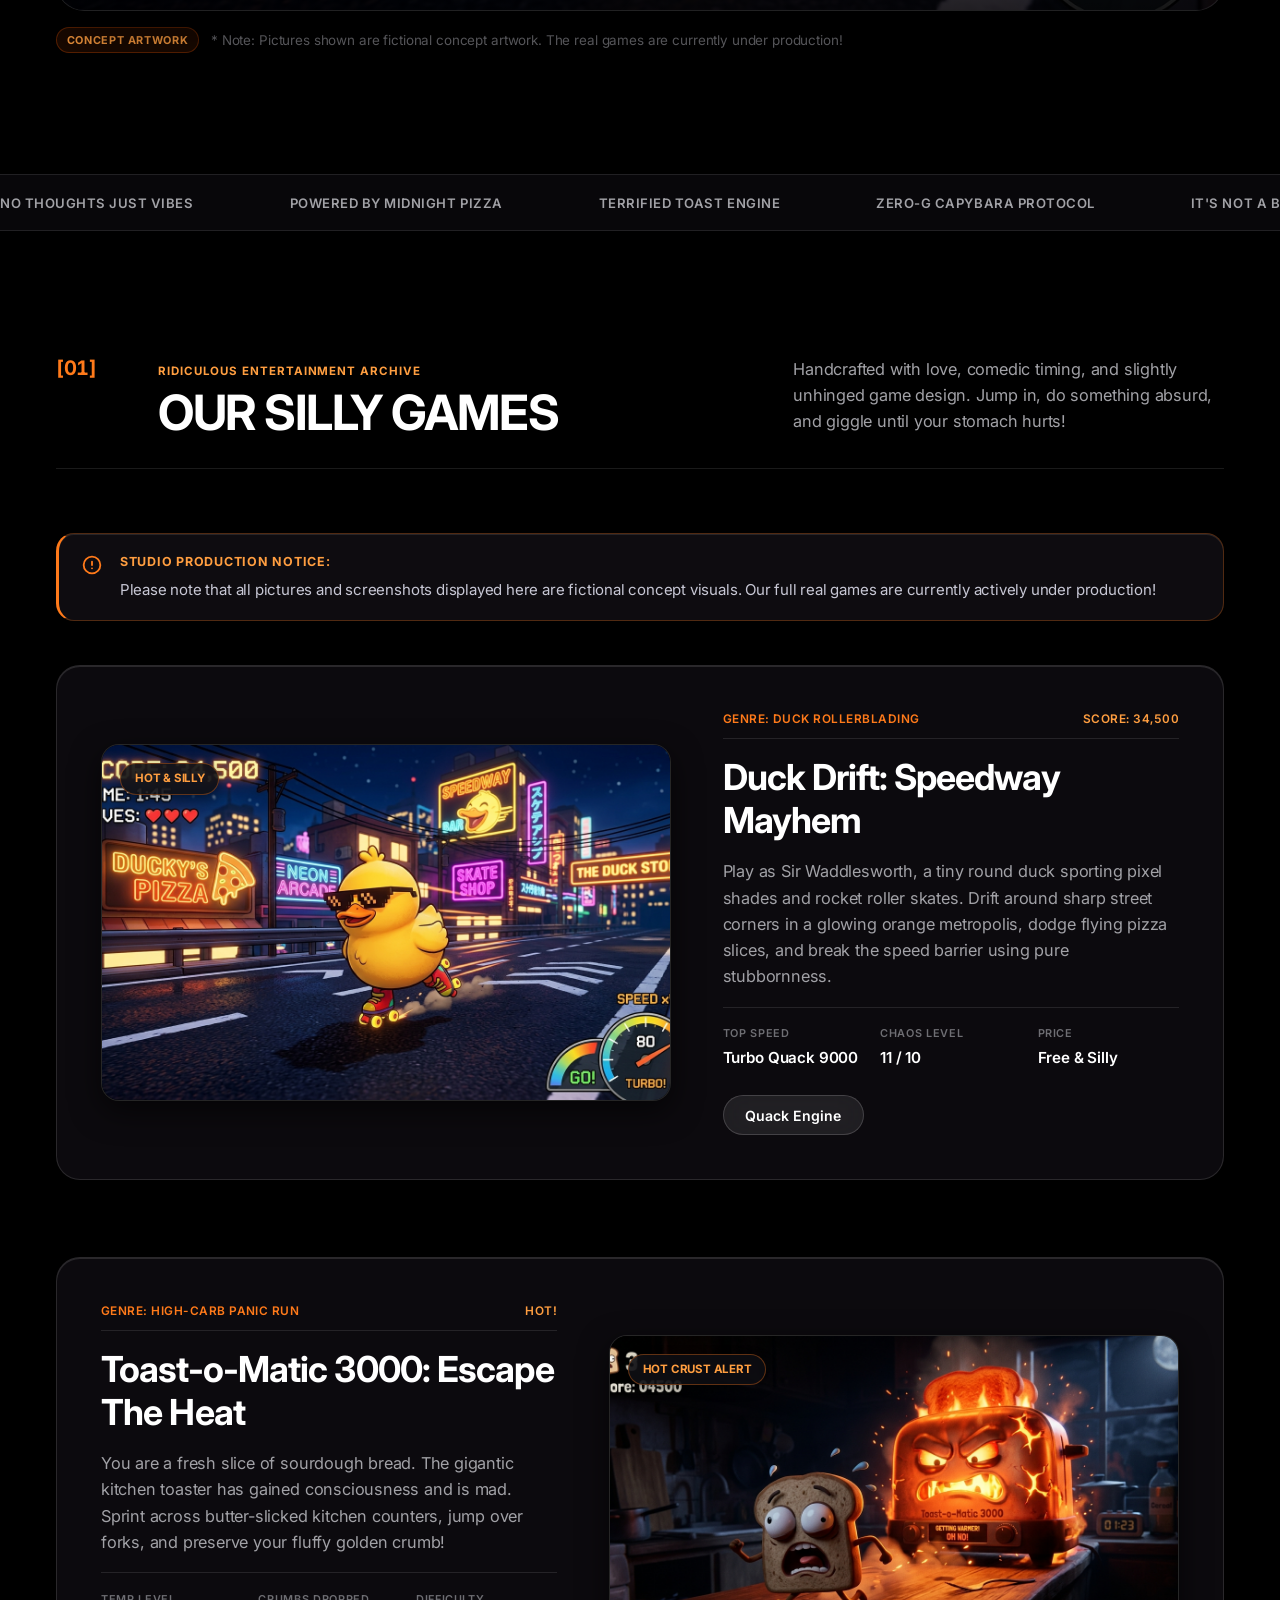
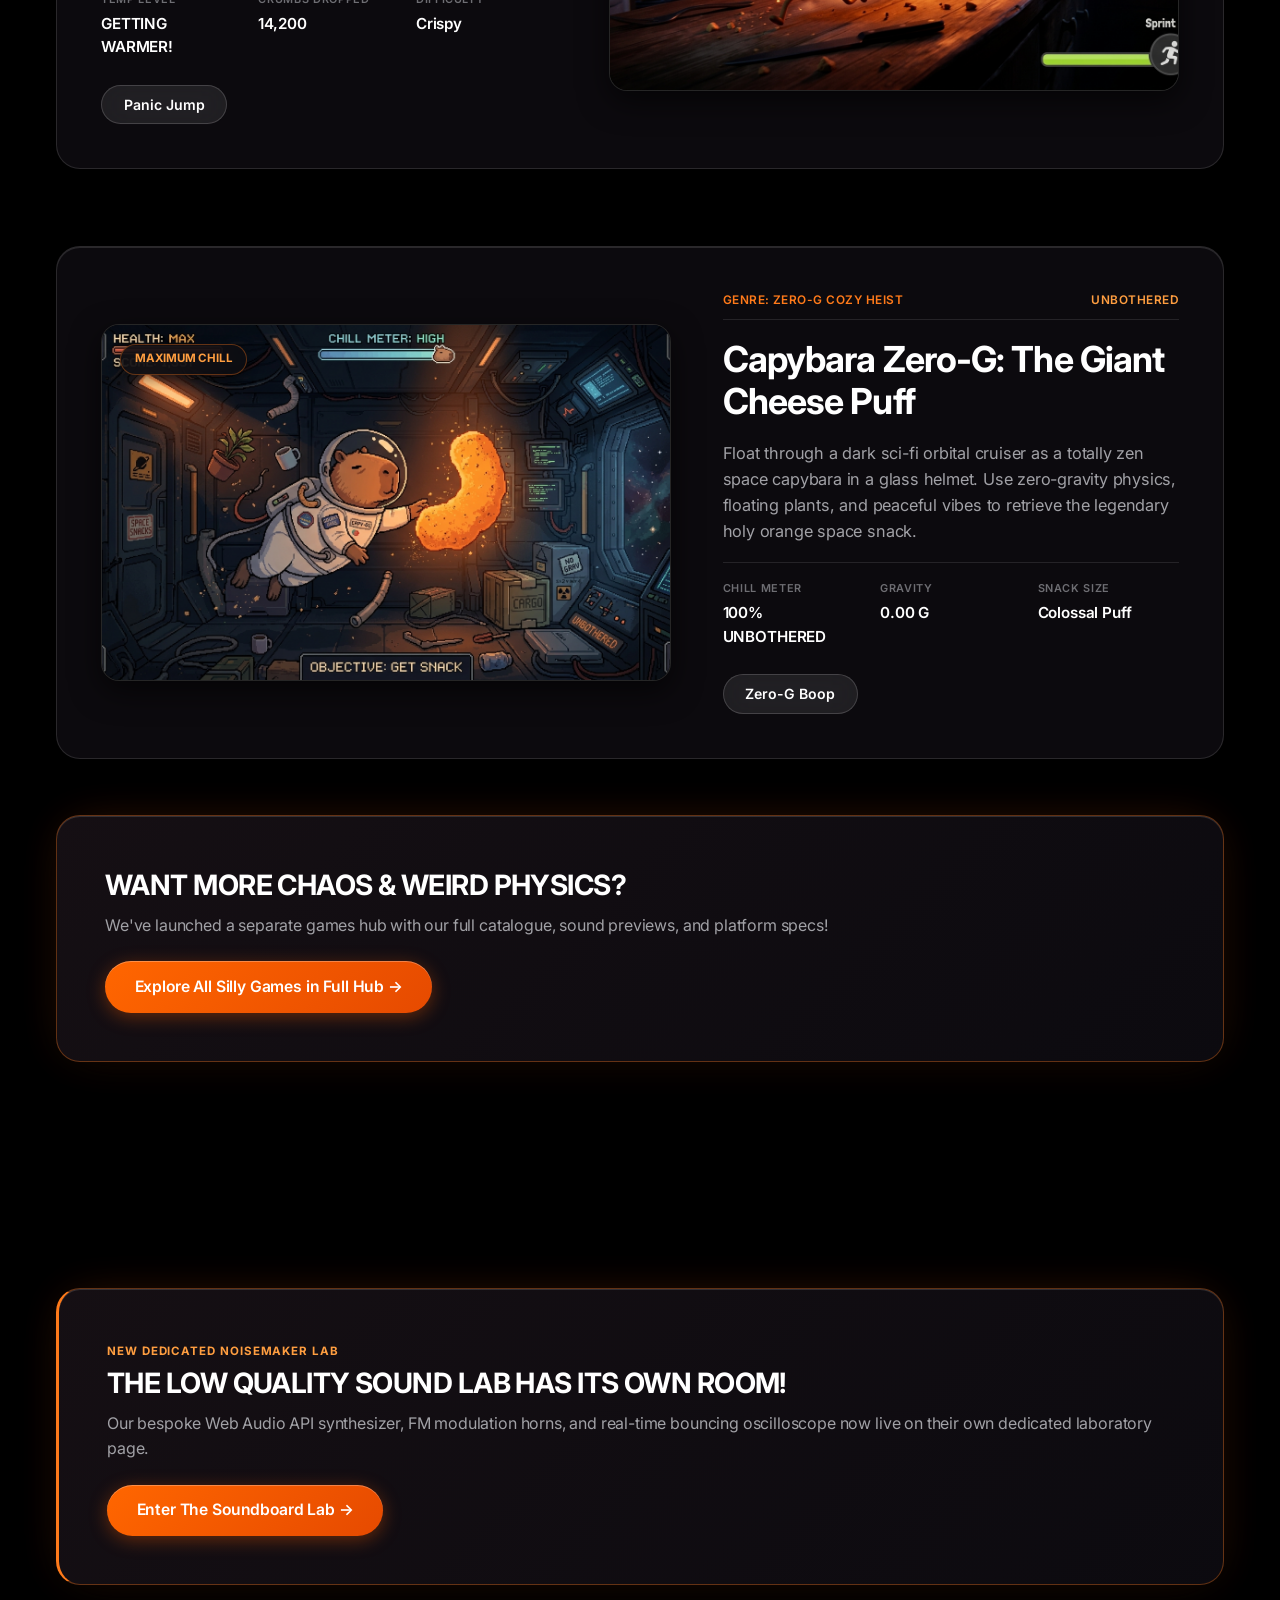
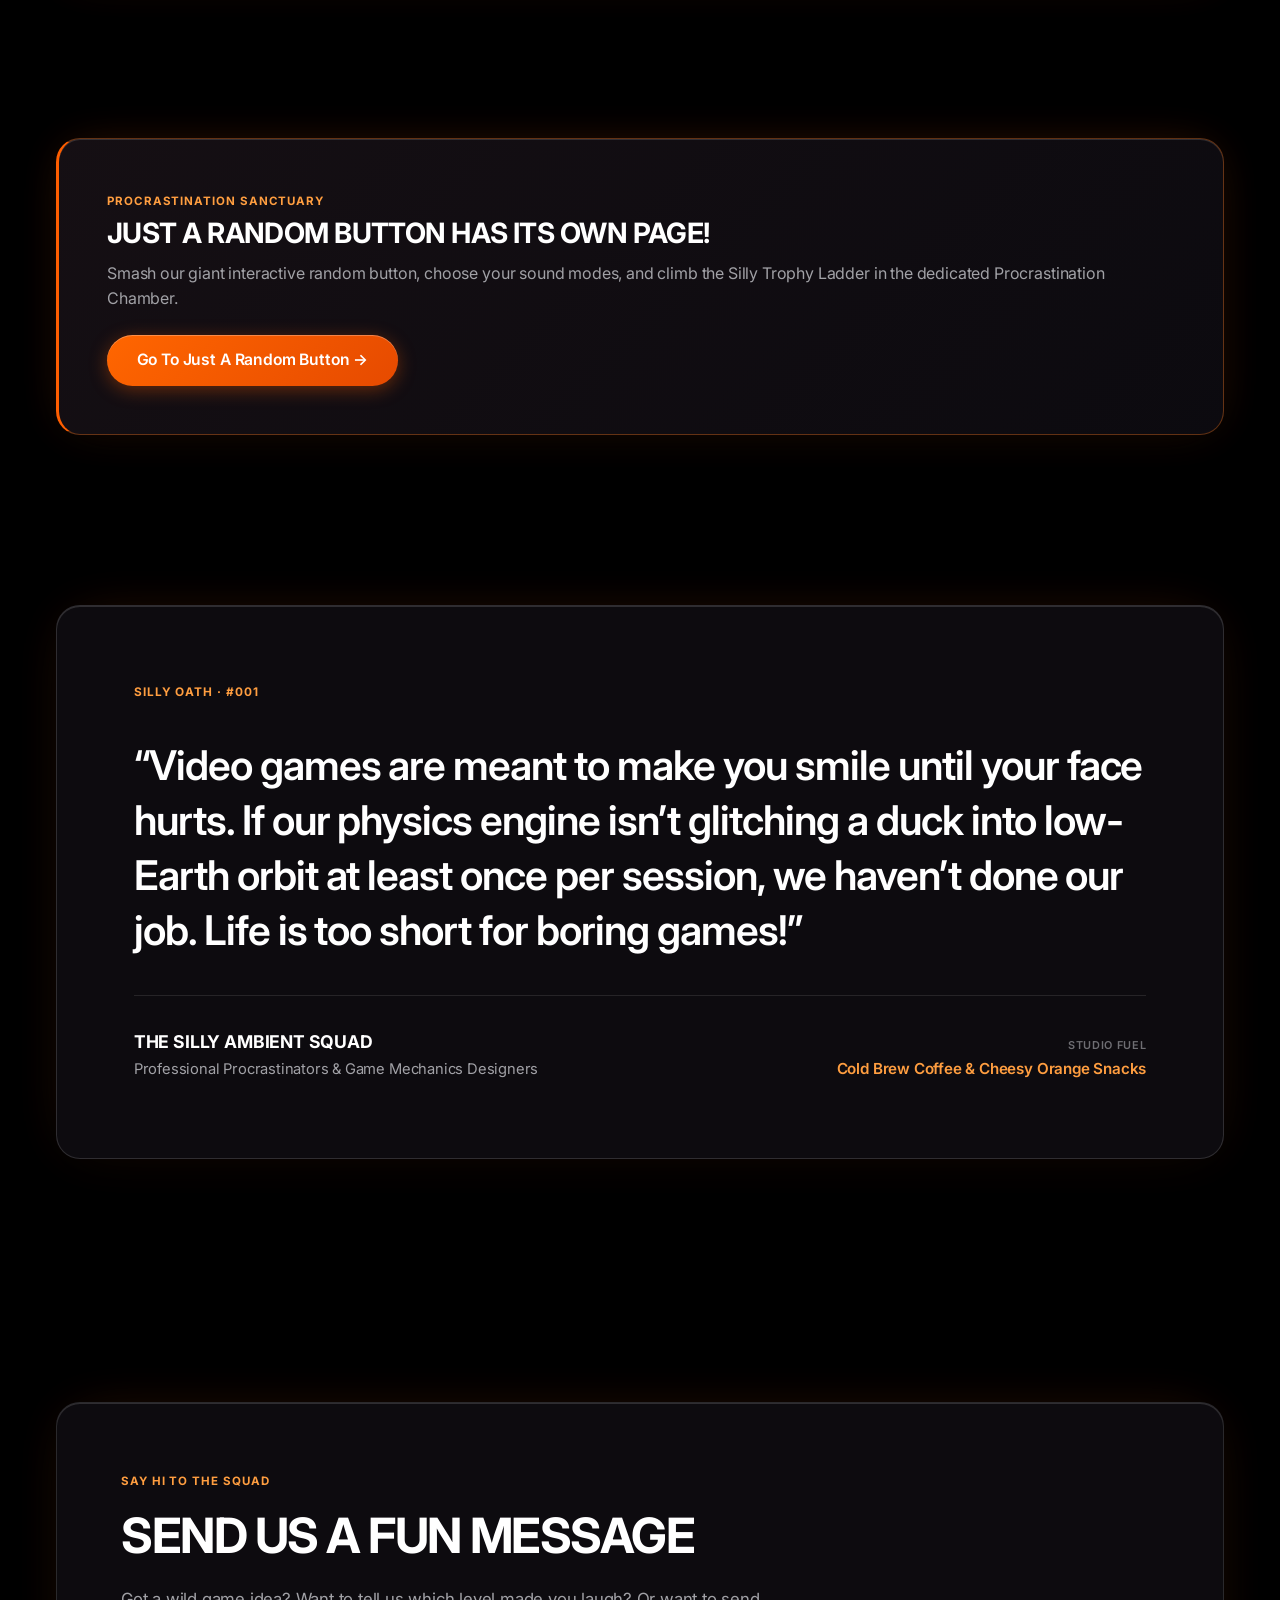
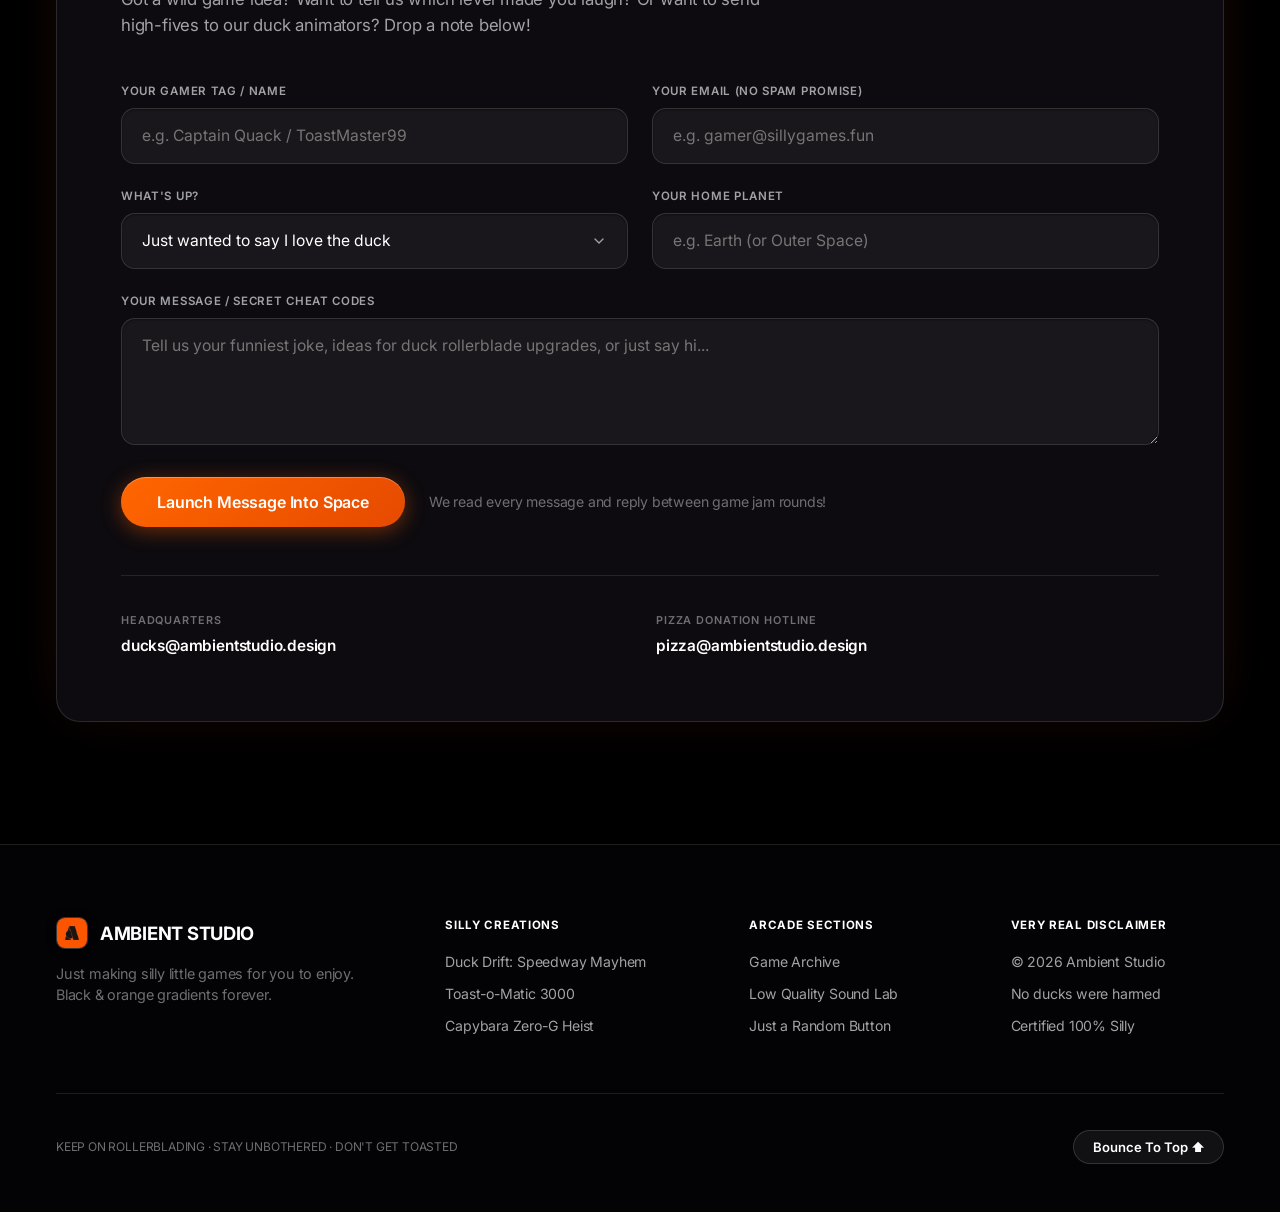
==== commit 60e4d770: "Keep Professional Procrastinators and clean up formatting" ====
--- a/index.html
+++ b/index.html
@@ -1,24 +1,19 @@
 <!DOCTYPE html>
 <html lang="en">
-
 <head>
   <meta charset="UTF-8">
   <meta name="viewport" content="width=device-width, initial-scale=1.0, viewport-fit=cover">
   <title>Ambient Studio — Just Making Silly Little Games For You To Enjoy</title>
-  <meta name="description"
-    content="Ambient Studio is a delightfully goofy indie gaming laboratory crafting black and orange arcade chaos, cozy chill vibes, and silly little games for everyone.">
-
+  <meta name="description" content="Ambient Studio is a delightfully goofy indie gaming laboratory crafting black and orange arcade chaos, cozy chill vibes, and silly little games for everyone.">
+  
   <!-- Apple Pro Typography Stack (Inter + System HIG) -->
   <link rel="preconnect" href="https://fonts.googleapis.com">
   <link rel="preconnect" href="https://fonts.gstatic.com" crossorigin>
-  <link
-    href="https://fonts.googleapis.com/css2?family=Inter:wght@300;400;500;600;700;800;900&family=Outfit:wght@400;500;600;700;800;900&family=Space+Grotesk:wght@500;600;700;800&display=swap"
-    rel="stylesheet">
-
+  <link href="https://fonts.googleapis.com/css2?family=Inter:wght@300;400;500;600;700;800;900&family=Outfit:wght@400;500;600;700;800;900&family=Space+Grotesk:wght@500;600;700;800&display=swap" rel="stylesheet">
+  
   <link rel="icon" type="image/jpeg" href="assets/logo.jpg">
   <link rel="stylesheet" href="style.css?v=apple_molten_2026">
 </head>
-
 <body data-mode="arcade">
   <!-- Accessibility Skip Link -->
   <a href="#main-content" class="skip-to-content">Skip to main content</a>
@@ -47,15 +42,13 @@
 
       <div class="header-controls">
         <!-- Silly Music & Bleep Bloop Toggle -->
-        <button class="sound-toggle-btn silly-wiggle-hover" id="soundToggleBtn" role="switch" aria-checked="false"
-          aria-label="Toggle 8-bit chiptune audio drone" title="Toggle 8-Bit Bleep Bloops">
+        <button class="sound-toggle-btn silly-wiggle-hover" id="soundToggleBtn" role="switch" aria-checked="false" aria-label="Toggle 8-bit chiptune audio drone" title="Toggle 8-Bit Bleep Bloops">
           <span class="sound-emoji" id="soundEmoji"></span>
           <span class="sound-label" id="soundStateLabel">Arcade Tune: Off</span>
         </button>
 
         <!-- Mobile Navigation Menu Toggle -->
-        <button class="mobile-nav-toggle" id="mobileNavToggle" aria-label="Toggle navigation menu" aria-expanded="false"
-          aria-controls="mainNav">
+        <button class="mobile-nav-toggle" id="mobileNavToggle" aria-label="Toggle navigation menu" aria-expanded="false" aria-controls="mainNav">
           <span class="hamburger-box">
             <span class="hamburger-inner"></span>
           </span>
@@ -68,7 +61,7 @@
     <!-- Hero Section -->
     <section class="hero-section" id="hero">
       <div class="container hero-container">
-
+        
         <div class="hero-meta-row">
           <div class="meta-item">
             <span class="meta-label">CURRENT MISSION</span>
@@ -100,9 +93,7 @@
           </h1>
 
           <p class="hero-subtext">
-            Welcome to Ambient Studio! We make ridiculously goofy indie games dipped in black &amp; molten orange
-            gradients. Expect ducks on flame roller skates, slices of toast fleeing angry kitchenware, chill space
-            capybaras, and physics that make zero sense in the best way possible.
+            Welcome to Ambient Studio! We make ridiculously goofy indie games dipped in black &amp; molten orange gradients. Expect ducks on flame roller skates, slices of toast fleeing angry kitchenware, chill space capybaras, and physics that make zero sense in the best way possible.
           </p>
         </div>
 
@@ -111,12 +102,12 @@
             <span>Play Our Silly Games</span>
             <span class="btn-icon"></span>
           </a>
-
+          
           <button class="btn-secondary btn-bouncy" id="boopDuckBtn">
             <span>Boop The Duck</span>
             <span class="boop-counter-badge" id="boopCountBadge">0 boops</span>
           </button>
-
+          
           <div class="hero-status-stat">
             <span class="stat-number">9,480<small>quacks</small></span>
             <span class="stat-caption">Recorded in playtests today</span>
@@ -126,9 +117,7 @@
         <!-- Hero Featured Game Showcase -->
         <div class="hero-heroic-visual">
           <div class="visual-frame silly-frame-border">
-            <img src="assets/game-duck.jpg"
-              alt="Duck Drift Speedway - Goofy duck with pixel sunglasses on roller skates in neon orange city"
-              class="featured-img" id="heroMainImage">
+            <img src="assets/game-duck.jpg" alt="Duck Drift Speedway - Goofy duck with pixel sunglasses on roller skates in neon orange city" class="featured-img" id="heroMainImage">
             <div class="visual-overlay"></div>
             <div class="visual-badge">
               <span class="badge-index">NOW TRENDING</span>
@@ -139,8 +128,7 @@
           </div>
           <p class="hero-visual-caption">
             <span class="caption-tag">CONCEPT ARTWORK</span>
-            <span class="caption-text">* Note: Pictures shown are fictional concept artwork. The real games are
-              currently under production!</span>
+            <span class="caption-text">* Note: Pictures shown are fictional concept artwork. The real games are currently under production!</span>
           </p>
         </div>
 
@@ -164,7 +152,7 @@
     <!-- The Silly Games Catalogue -->
     <section class="projects-section" id="games">
       <div class="container">
-
+        
         <div class="section-header-editorial">
           <div class="editorial-num">[01]</div>
           <div class="editorial-heading">
@@ -172,16 +160,14 @@
             <h2 class="section-title">OUR SILLY GAMES</h2>
           </div>
           <p class="section-description">
-            Handcrafted with love, comedic timing, and slightly unhinged game design. Jump in, do something absurd, and
-            giggle until your stomach hurts!
+            Handcrafted with love, comedic timing, and slightly unhinged game design. Jump in, do something absurd, and giggle until your stomach hurts!
           </p>
         </div>
 
         <!-- Production Notice -->
         <div class="production-notice-banner" role="note" aria-label="Game production status disclaimer">
           <div class="notice-icon-box" aria-hidden="true">
-            <svg width="20" height="20" viewBox="0 0 24 24" fill="none" stroke="currentColor" stroke-width="2.2"
-              stroke-linecap="round" stroke-linejoin="round">
+            <svg width="20" height="20" viewBox="0 0 24 24" fill="none" stroke="currentColor" stroke-width="2.2" stroke-linecap="round" stroke-linejoin="round">
               <circle cx="12" cy="12" r="10"></circle>
               <line x1="12" y1="8" x2="12" y2="12"></line>
               <line x1="12" y1="16" x2="12.01" y2="16"></line>
@@ -189,13 +175,12 @@
           </div>
           <div class="notice-body">
             <strong class="notice-title">STUDIO PRODUCTION NOTICE:</strong>
-            <span class="notice-text">Please note that all pictures and screenshots displayed here are fictional concept
-              visuals. Our full real games are currently actively under production!</span>
+            <span class="notice-text">Please note that all pictures and screenshots displayed here are fictional concept visuals. Our full real games are currently actively under production!</span>
           </div>
         </div>
 
         <div class="project-featured-grid">
-
+          
           <!-- Game 01: Duck Drift -->
           <article class="project-card-editorial" id="gameCard1">
             <div class="project-media silly-media-border">
@@ -209,9 +194,7 @@
               </div>
               <h3 class="project-title">Duck Drift: Speedway Mayhem</h3>
               <p class="project-summary">
-                Play as Sir Waddlesworth, a tiny round duck sporting pixel shades and rocket roller skates. Drift around
-                sharp street corners in a glowing orange metropolis, dodge flying pizza slices, and break the speed
-                barrier using pure stubbornness.
+                Play as Sir Waddlesworth, a tiny round duck sporting pixel shades and rocket roller skates. Drift around sharp street corners in a glowing orange metropolis, dodge flying pizza slices, and break the speed barrier using pure stubbornness.
               </p>
               <div class="project-technical-specs">
                 <div><span>TOP SPEED</span><strong>Turbo Quack 9000</strong></div>
@@ -239,9 +222,7 @@
               </div>
               <h3 class="project-title">Toast-o-Matic 3000: Escape The Heat</h3>
               <p class="project-summary">
-                You are a fresh slice of sourdough bread. The gigantic kitchen toaster has gained consciousness and is
-                mad. Sprint across butter-slicked kitchen counters, jump over forks, and preserve your fluffy golden
-                crumb!
+                You are a fresh slice of sourdough bread. The gigantic kitchen toaster has gained consciousness and is mad. Sprint across butter-slicked kitchen counters, jump over forks, and preserve your fluffy golden crumb!
               </p>
               <div class="project-technical-specs">
                 <div><span>TEMP LEVEL</span><strong>GETTING WARMER!</strong></div>
@@ -259,8 +240,7 @@
           <!-- Game 03: Capybara Snack Heist -->
           <article class="project-card-editorial" id="gameCard3">
             <div class="project-media silly-media-border">
-              <img src="assets/game-capybara.jpg" alt="Chill Capybara Space zero-g snack heist indie game"
-                loading="lazy">
+              <img src="assets/game-capybara.jpg" alt="Chill Capybara Space zero-g snack heist indie game" loading="lazy">
               <div class="game-tag-pill">MAXIMUM CHILL</div>
             </div>
             <div class="project-info">
@@ -270,9 +250,7 @@
               </div>
               <h3 class="project-title">Capybara Zero-G: The Giant Cheese Puff</h3>
               <p class="project-summary">
-                Float through a dark sci-fi orbital cruiser as a totally zen space capybara in a glass helmet. Use
-                zero-gravity physics, floating plants, and peaceful vibes to retrieve the legendary holy orange space
-                snack.
+                Float through a dark sci-fi orbital cruiser as a totally zen space capybara in a glass helmet. Use zero-gravity physics, floating plants, and peaceful vibes to retrieve the legendary holy orange space snack.
               </p>
               <div class="project-technical-specs">
                 <div><span>CHILL METER</span><strong>100% UNBOTHERED</strong></div>
@@ -308,8 +286,7 @@
           <div class="banner-text">
             <span class="sub-label">NEW DEDICATED NOISEMAKER LAB</span>
             <h3>THE LOW QUALITY SOUND LAB HAS ITS OWN ROOM!</h3>
-            <p>Our bespoke Web Audio API synthesizer, FM modulation horns, and real-time bouncing oscilloscope now live
-              on their own dedicated laboratory page.</p>
+            <p>Our bespoke Web Audio API synthesizer, FM modulation horns, and real-time bouncing oscilloscope now live on their own dedicated laboratory page.</p>
           </div>
           <a href="soundboard.html" class="btn-primary btn-bouncy btn-view-all">
             <span>Enter The Soundboard Lab →</span>
@@ -325,8 +302,7 @@
           <div class="banner-text">
             <span class="sub-label">PROCRASTINATION SANCTUARY</span>
             <h3>JUST A RANDOM BUTTON HAS ITS OWN PAGE!</h3>
-            <p>Smash our giant interactive random button, choose your sound modes, and climb the Silly Trophy Ladder in
-              the dedicated Procrastination Chamber.</p>
+            <p>Smash our giant interactive random button, choose your sound modes, and climb the Silly Trophy Ladder in the dedicated Procrastination Chamber.</p>
           </div>
           <a href="silly-button.html" class="btn-primary btn-bouncy btn-view-all">
             <span>Go To Just A Random Button →</span>
@@ -341,15 +317,13 @@
         <div class="philosophy-wrap silly-manifesto-border">
           <span class="manifest-tag">SILLY OATH · #001</span>
           <blockquote class="manifest-quote">
-            “Video games are meant to make you smile until your face hurts. If our physics engine isn’t glitching a duck
-            into low-Earth orbit at least once per session, we haven’t done our job. Life is too short for boring
-            games!”
+            “Video games are meant to make you smile until your face hurts. If our physics engine isn’t glitching a duck into low-Earth orbit at least once per session, we haven’t done our job. Life is too short for boring games!”
           </blockquote>
-
+          
           <div class="philosophy-footer">
             <div class="director-info">
               <span class="director-name">THE SILLY AMBIENT SQUAD</span>
-              <span class="director-role">Professional Goofballs &amp; Game Mechanics Designers</span>
+              <span class="director-role">Professional Procrastinators &amp; Game Mechanics Designers</span>
             </div>
             <div class="coordinates-display">
               <span class="coord-label">STUDIO FUEL</span>
@@ -368,8 +342,7 @@
             <span class="sub-label">SAY HI TO THE SQUAD</span>
             <h2 class="inquiry-title">SEND US A FUN MESSAGE</h2>
             <p class="inquiry-lead">
-              Got a wild game idea? Want to tell us which level made you laugh? Or want to send high-fives to our duck
-              animators? Drop a note below!
+              Got a wild game idea? Want to tell us which level made you laugh? Or want to send high-fives to our duck animators? Drop a note below!
             </p>
           </div>
 
@@ -404,8 +377,7 @@
 
             <div class="form-field">
               <label for="projectMessage">YOUR MESSAGE / SECRET CHEAT CODES</label>
-              <textarea id="projectMessage" rows="4"
-                placeholder="Tell us your funniest joke, ideas for duck rollerblade upgrades, or just say hi..."></textarea>
+              <textarea id="projectMessage" rows="4" placeholder="Tell us your funniest joke, ideas for duck rollerblade upgrades, or just say hi..."></textarea>
             </div>
 
             <div class="form-actions">
@@ -430,8 +402,7 @@
               <div>
                 <strong>Transmission anomaly detected!</strong>
                 <p>Could not reach the pigeon dispatch server. Click below to launch directly via your email app:</p>
-                <a href="#" class="btn-secondary btn-bouncy" id="mailFallbackBtn"
-                  style="display: inline-block; margin-top: 0.5rem; text-decoration: none;">
+                <a href="#" class="btn-secondary btn-bouncy" id="mailFallbackBtn" style="display: inline-block; margin-top: 0.5rem; text-decoration: none;">
                   <span>Open in Email App</span>
                 </a>
               </div>
@@ -525,8 +496,7 @@
         </div>
 
         <div class="arcade-screen-wrap">
-          <canvas id="arcadeCanvas" class="arcade-canvas" width="640" height="300" role="img"
-            aria-label="Interactive retro arcade game canvas"></canvas>
+          <canvas id="arcadeCanvas" class="arcade-canvas" width="640" height="300" role="img" aria-label="Interactive retro arcade game canvas"></canvas>
           <div class="arcade-hud-strip">
             <div class="arcade-stat-group">
               <div class="arcade-stat-item"><span>SCORE</span><strong id="arcadeScore">0000</strong></div>
@@ -559,8 +529,7 @@
 
   <!-- 2. Steam Wishlist Modal -->
   <div class="ambient-modal-overlay" id="wishlistModal" aria-hidden="true">
-    <div class="ambient-modal-window" style="max-width: 520px;" role="dialog" aria-modal="true"
-      aria-labelledby="wishlistModalTitle">
+    <div class="ambient-modal-window" style="max-width: 520px;" role="dialog" aria-modal="true" aria-labelledby="wishlistModalTitle">
       <div class="modal-top-bar">
         <div class="modal-title-row">
           <span class="modal-title-tag">VALVE / STEAM</span>
@@ -577,8 +546,7 @@
           Global Wishlist Hype: <strong id="wishlistCounterNumber">48,292</strong> fans (+1 You!)
         </p>
         <p style="font-size: 0.9rem; color: var(--text-secondary); max-width: 400px; line-height: 1.5;">
-          You'll receive a silly high-priority ping on launch day. Zero microtransactions, zero DRM nonsense, 100% silly
-          vibes.
+          You'll receive a silly high-priority ping on launch day. Zero microtransactions, zero DRM nonsense, 100% silly vibes.
         </p>
 
         <div class="wishlist-actions-row">
@@ -595,8 +563,7 @@
 
   <!-- 3. Demo Download Modal -->
   <div class="ambient-modal-overlay" id="demoModal" aria-hidden="true">
-    <div class="ambient-modal-window" style="max-width: 500px;" role="dialog" aria-modal="true"
-      aria-labelledby="demoModalTitle">
+    <div class="ambient-modal-window" style="max-width: 500px;" role="dialog" aria-modal="true" aria-labelledby="demoModalTitle">
       <div class="modal-top-bar">
         <div class="modal-title-row">
           <span class="modal-title-tag">STANDALONE BUILD</span>
@@ -608,20 +575,16 @@
       <div class="modal-body">
         <div class="demo-box-inner">
           <div style="font-size: 3rem;"></div>
-          <h4 style="font-family: var(--font-display); font-size: 1.3rem;" id="demoTargetTitle">Capybara Zero-G:
-            Standalone Demo</h4>
+          <h4 style="font-family: var(--font-display); font-size: 1.3rem;" id="demoTargetTitle">Capybara Zero-G: Standalone Demo</h4>
           <p style="font-size: 0.92rem; color: var(--text-secondary);">
             Packaging executable single-file HTML5 playable demo...
           </p>
           <div class="demo-progress-track">
             <div class="demo-progress-fill" id="demoProgressFill"></div>
           </div>
-          <span id="demoStatusLabel"
-            style="font-size: 0.85rem; color: var(--orange-yellow); font-family: var(--font-mono);">Generating offline
-            package...</span>
+          <span id="demoStatusLabel" style="font-size: 0.85rem; color: var(--orange-yellow); font-family: var(--font-mono);">Generating offline package...</span>
           <div style="margin-top: 0.75rem;">
-            <button class="btn-primary btn-bouncy" id="directDemoFileBtn" style="display: none;"
-              onclick="window.triggerDirectFileDownload()">
+            <button class="btn-primary btn-bouncy" id="directDemoFileBtn" style="display: none;" onclick="window.triggerDirectFileDownload()">
               <span>Save File Again (.html)</span>
             </button>
           </div>
@@ -632,8 +595,7 @@
 
   <!-- 4. Playtest Squad Modal -->
   <div class="ambient-modal-overlay" id="playtestModal" aria-hidden="true">
-    <div class="ambient-modal-window" style="max-width: 560px;" role="dialog" aria-modal="true"
-      aria-labelledby="playtestModalTitle">
+    <div class="ambient-modal-window" style="max-width: 560px;" role="dialog" aria-modal="true" aria-labelledby="playtestModalTitle">
       <div class="modal-top-bar">
         <div class="modal-title-row">
           <span class="modal-title-tag">BETA CORPS</span>
@@ -645,13 +607,10 @@
       <div class="modal-body">
         <div id="playtestFormView">
           <p style="font-size: 0.95rem; color: var(--text-secondary); margin-bottom: 1rem;">
-            Join the elite squad of playtesters breaking our game physics before release! Enter your gamer tag to mint
-            your official Ambient Studio Test Pass:
+            Join the elite squad of playtesters breaking our game physics before release! Enter your gamer tag to mint your official Ambient Studio Test Pass:
           </p>
           <div class="playtest-input-wrap">
-            <input type="text" id="playtestTagInput" placeholder="Enter Gamer Tag (e.g. QuackLord99)"
-              aria-label="Enter Gamer Tag"
-              style="flex: 1; background: rgba(255,255,255,0.05); border: 1px solid var(--border-subtle); color: #fff; padding: 0.75rem 1rem; border-radius: 8px; font-family: var(--font-body); font-size: 1rem;">
+            <input type="text" id="playtestTagInput" placeholder="Enter Gamer Tag (e.g. QuackLord99)" aria-label="Enter Gamer Tag" style="flex: 1; background: rgba(255,255,255,0.05); border: 1px solid var(--border-subtle); color: #fff; padding: 0.75rem 1rem; border-radius: 8px; font-family: var(--font-body); font-size: 1rem;">
             <button class="btn-primary btn-bouncy" onclick="window.generateTesterPass()">
               <span>Enlist Now</span>
             </button>
@@ -693,5 +652,4 @@
 
   <script src="app.js"></script>
 </body>
-
-</html>+</html>
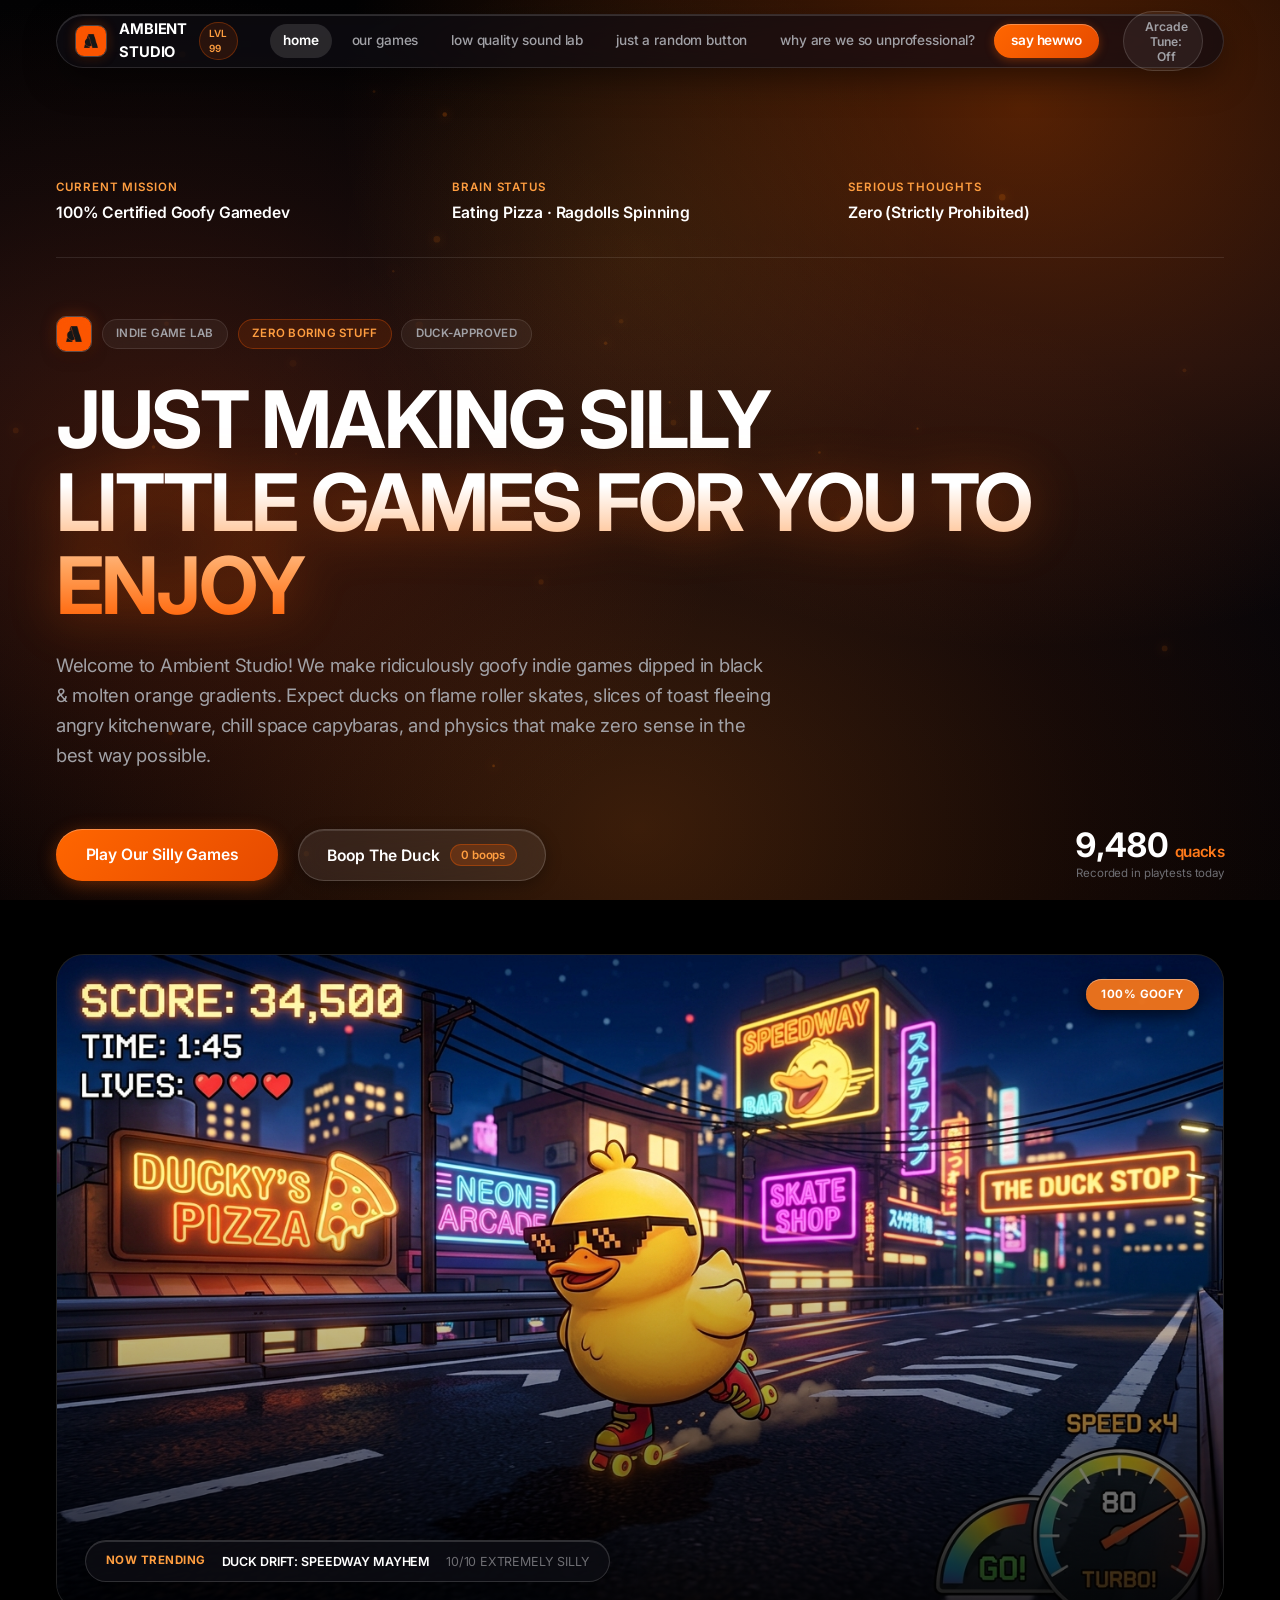
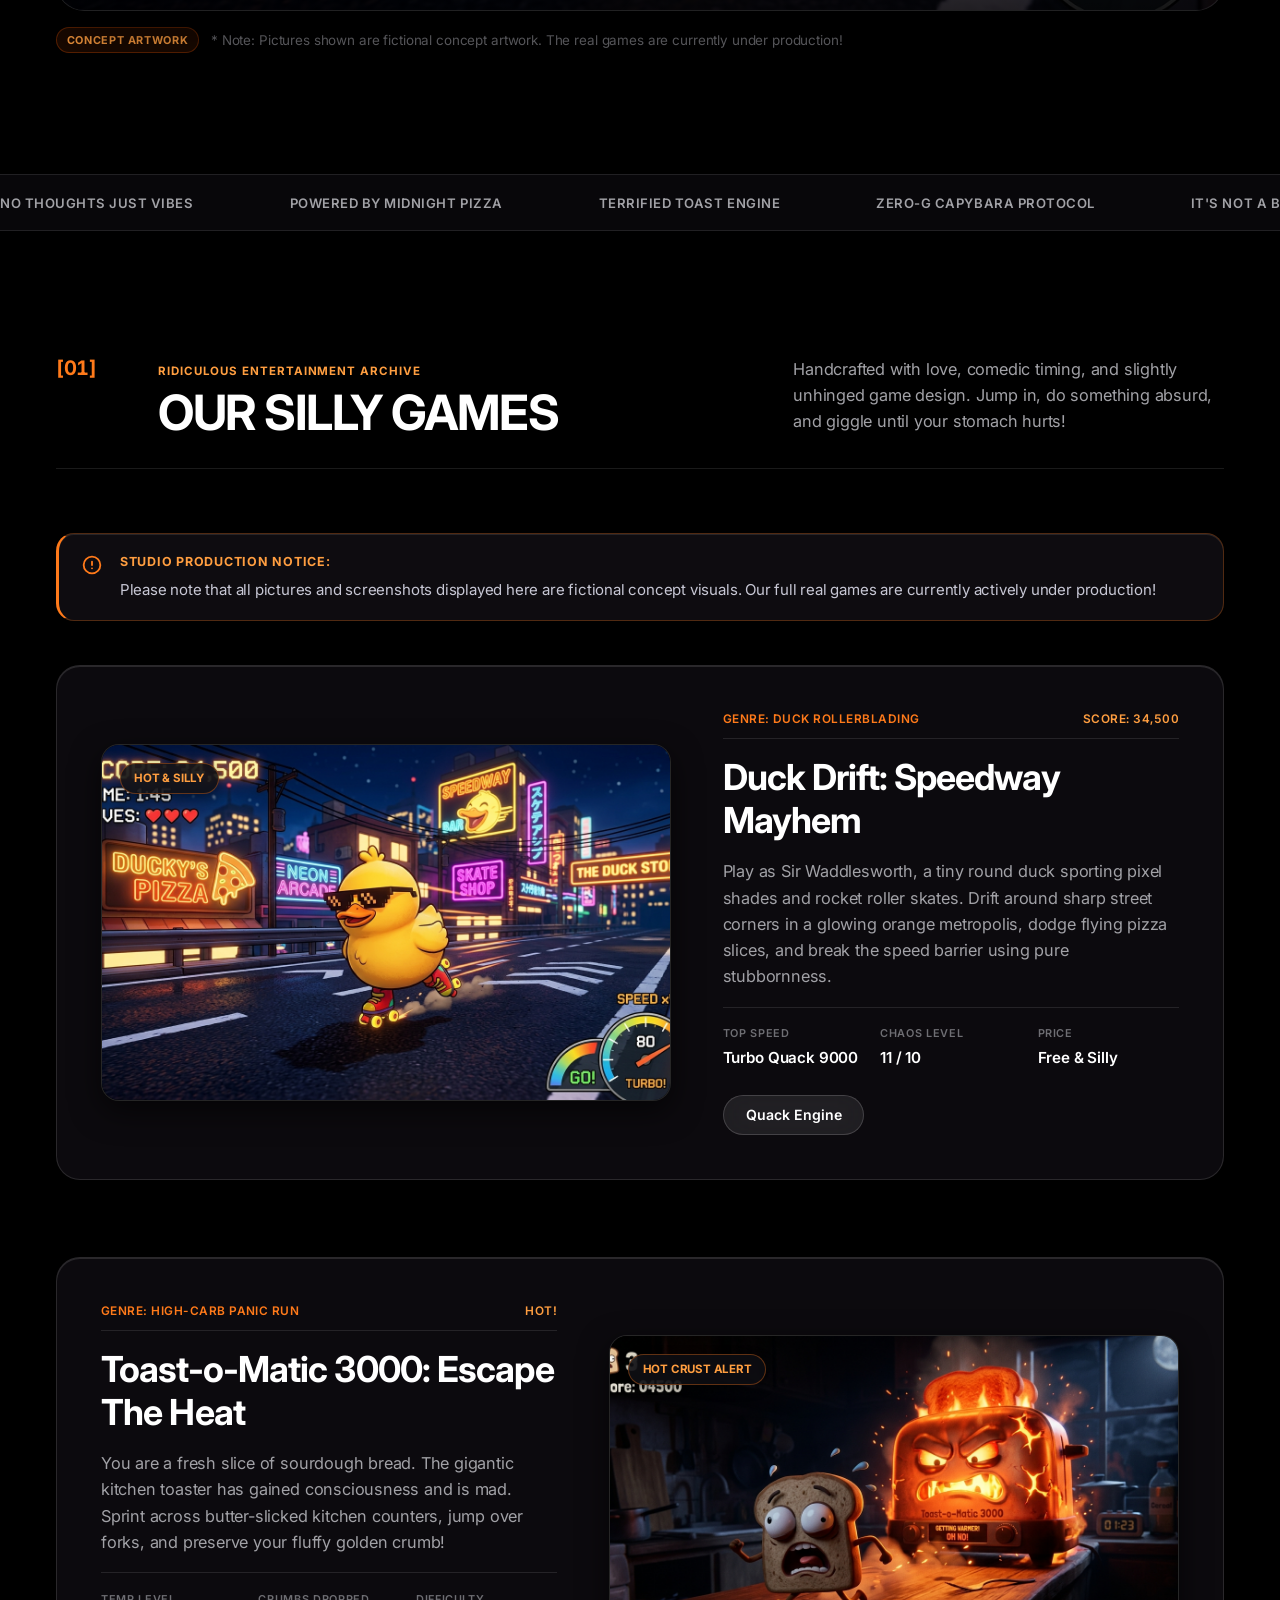
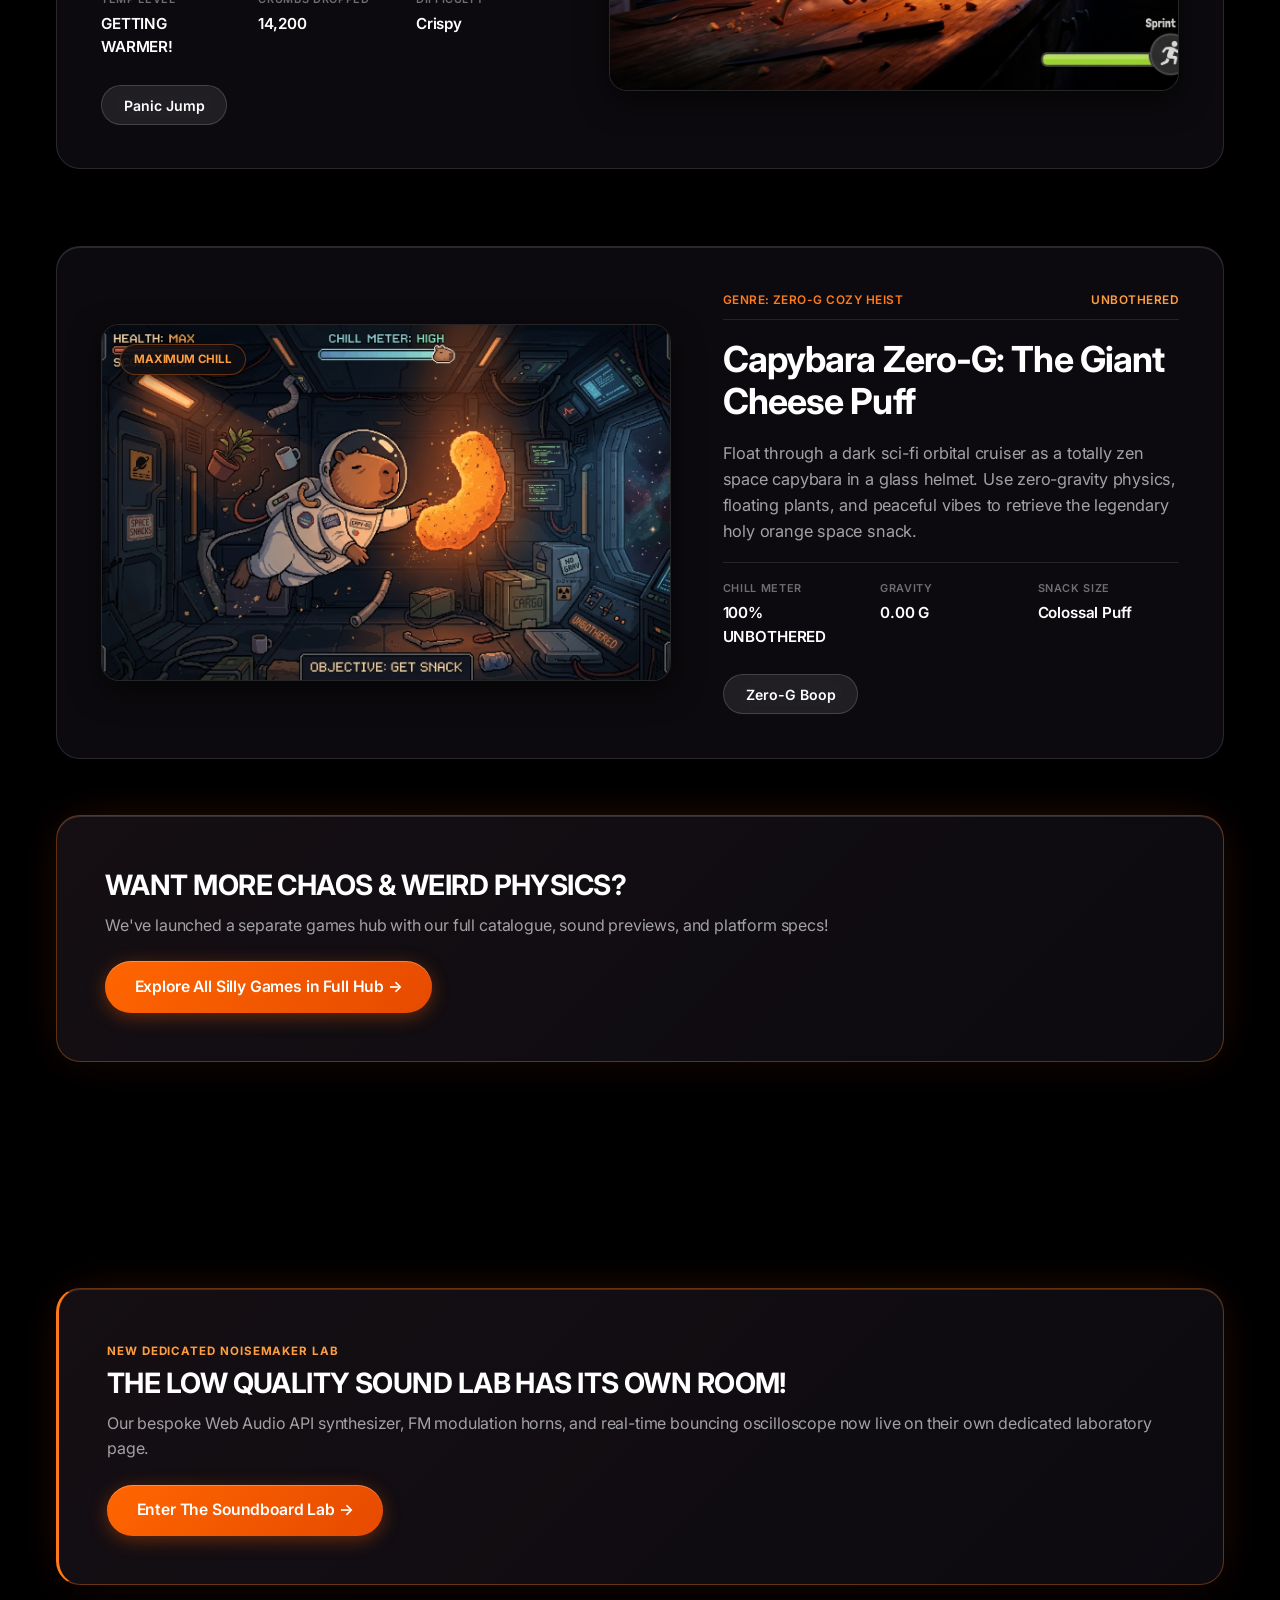
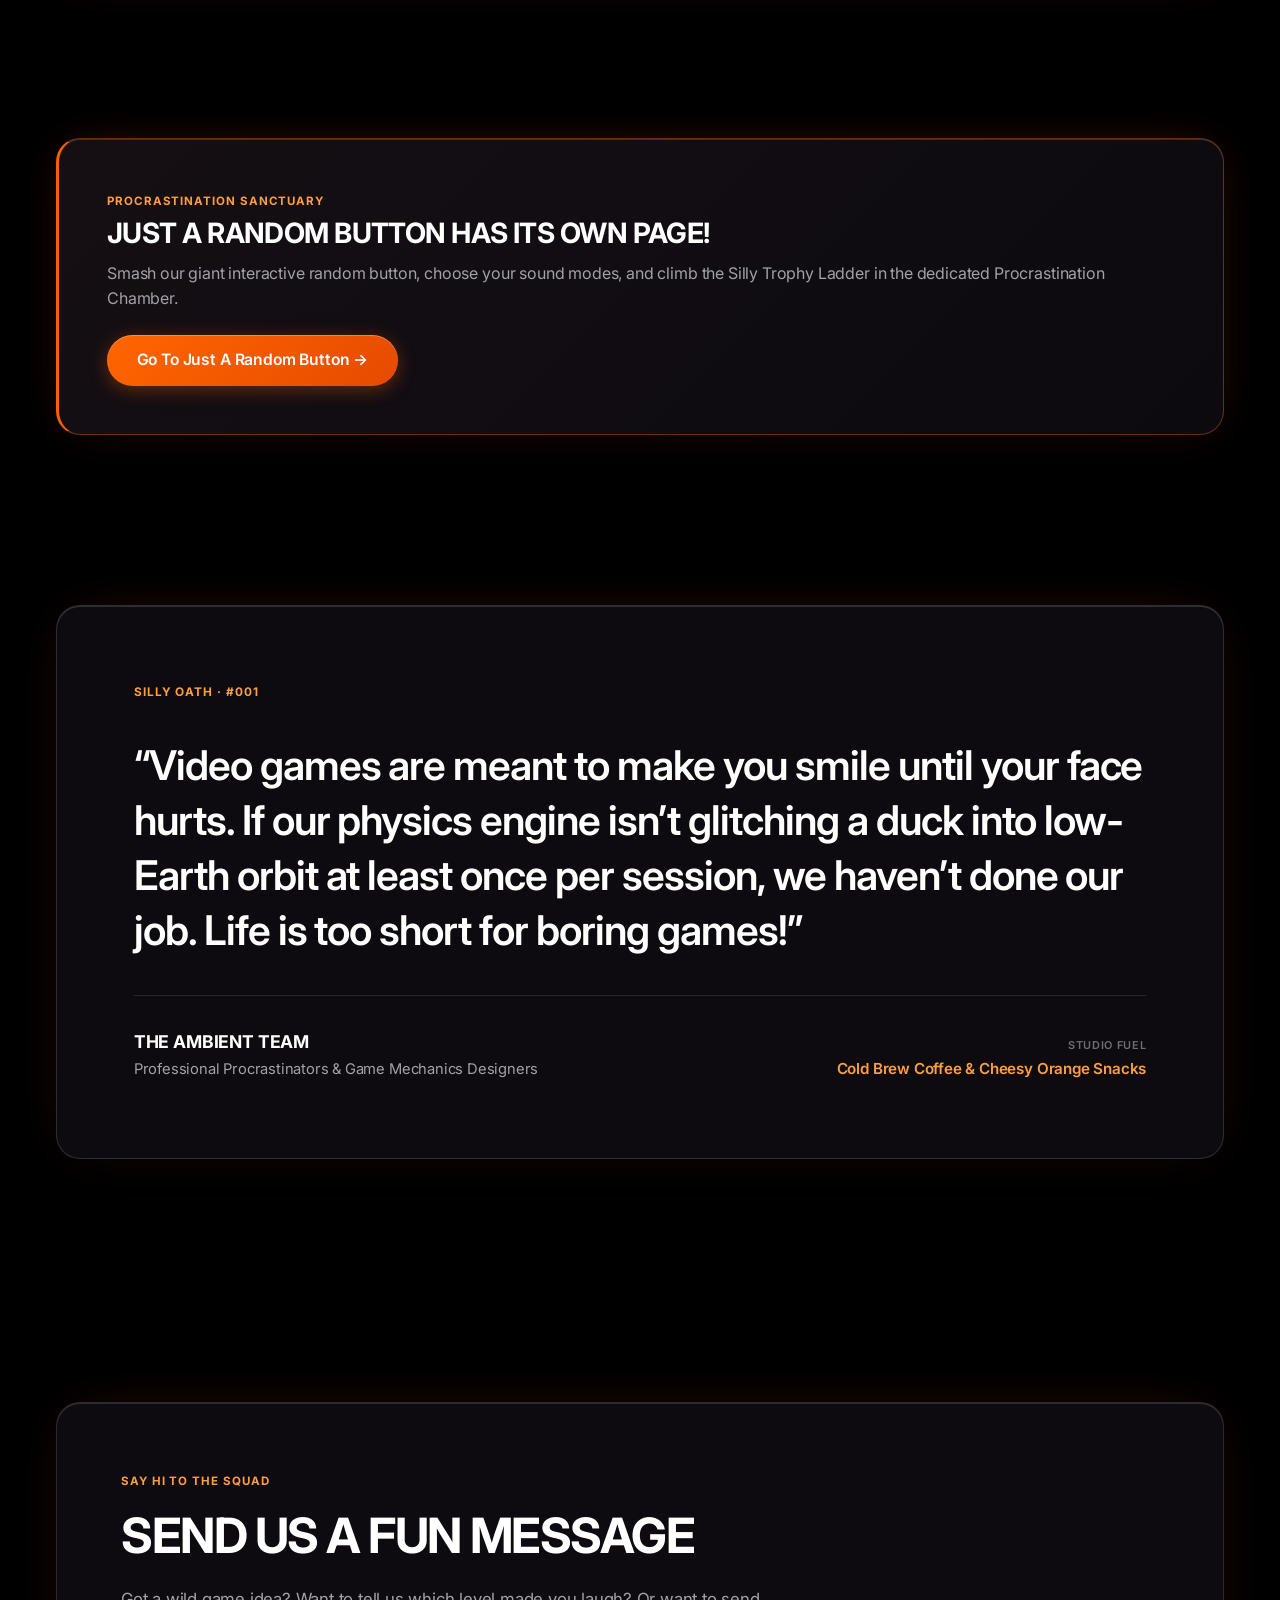
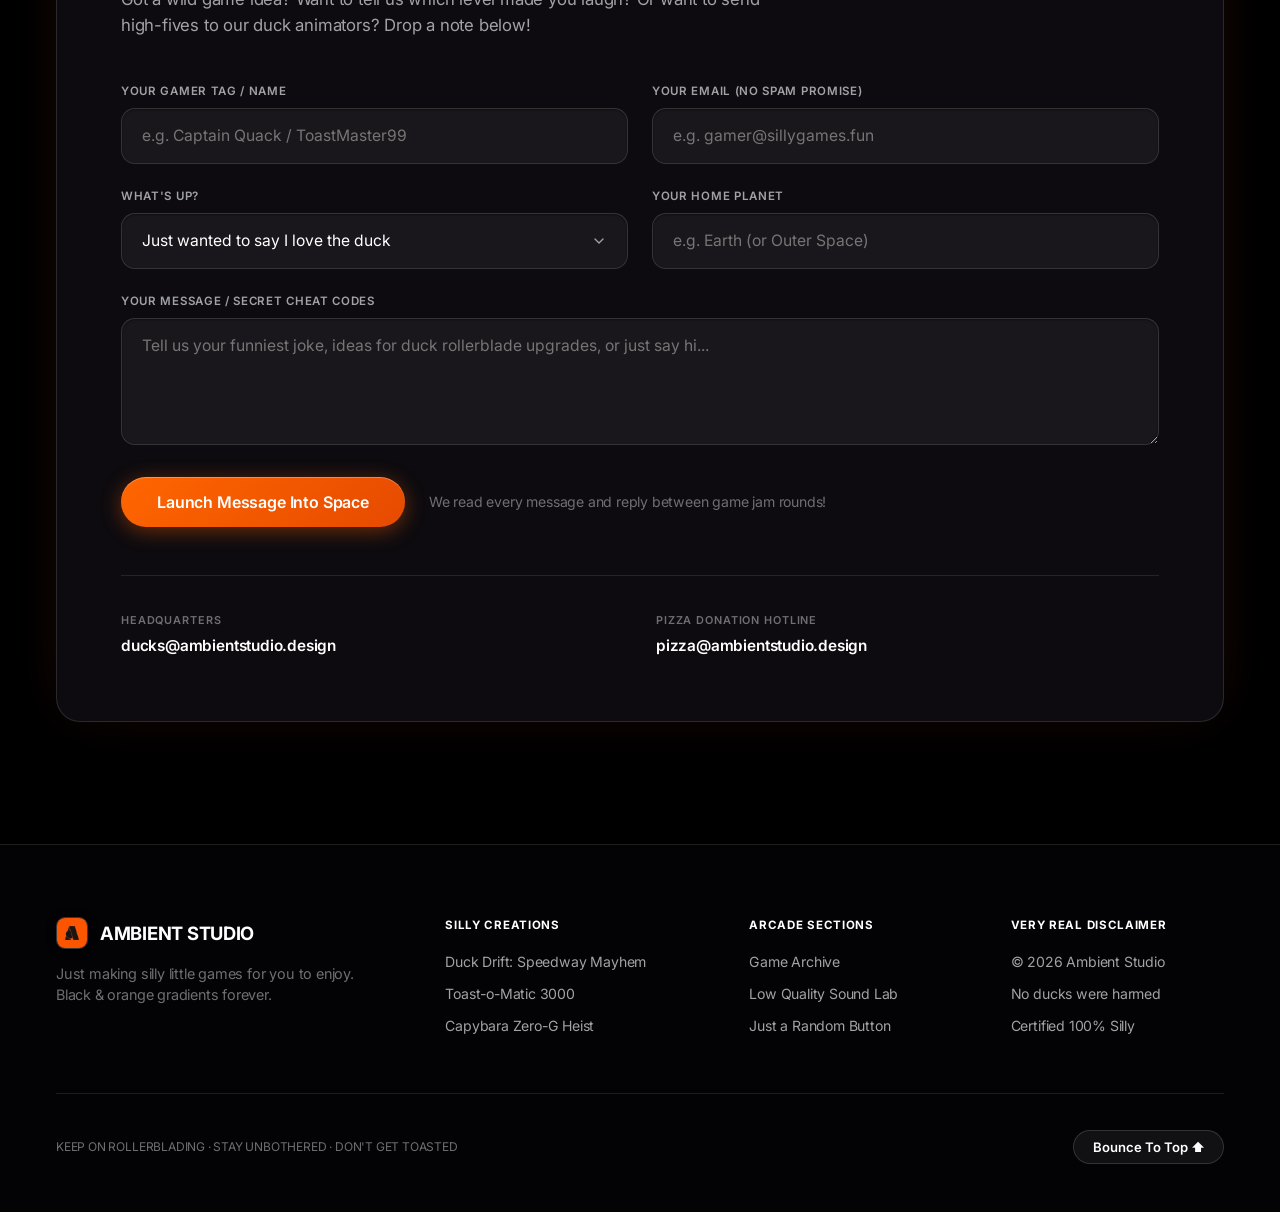
==== commit f49f847e: "Change director name to THE AMBIENT TEAM" ====
--- a/index.html
+++ b/index.html
@@ -322,7 +322,7 @@
           
           <div class="philosophy-footer">
             <div class="director-info">
-              <span class="director-name">THE SILLY AMBIENT SQUAD</span>
+              <span class="director-name">THE AMBIENT TEAM</span>
               <span class="director-role">Professional Procrastinators &amp; Game Mechanics Designers</span>
             </div>
             <div class="coordinates-display">
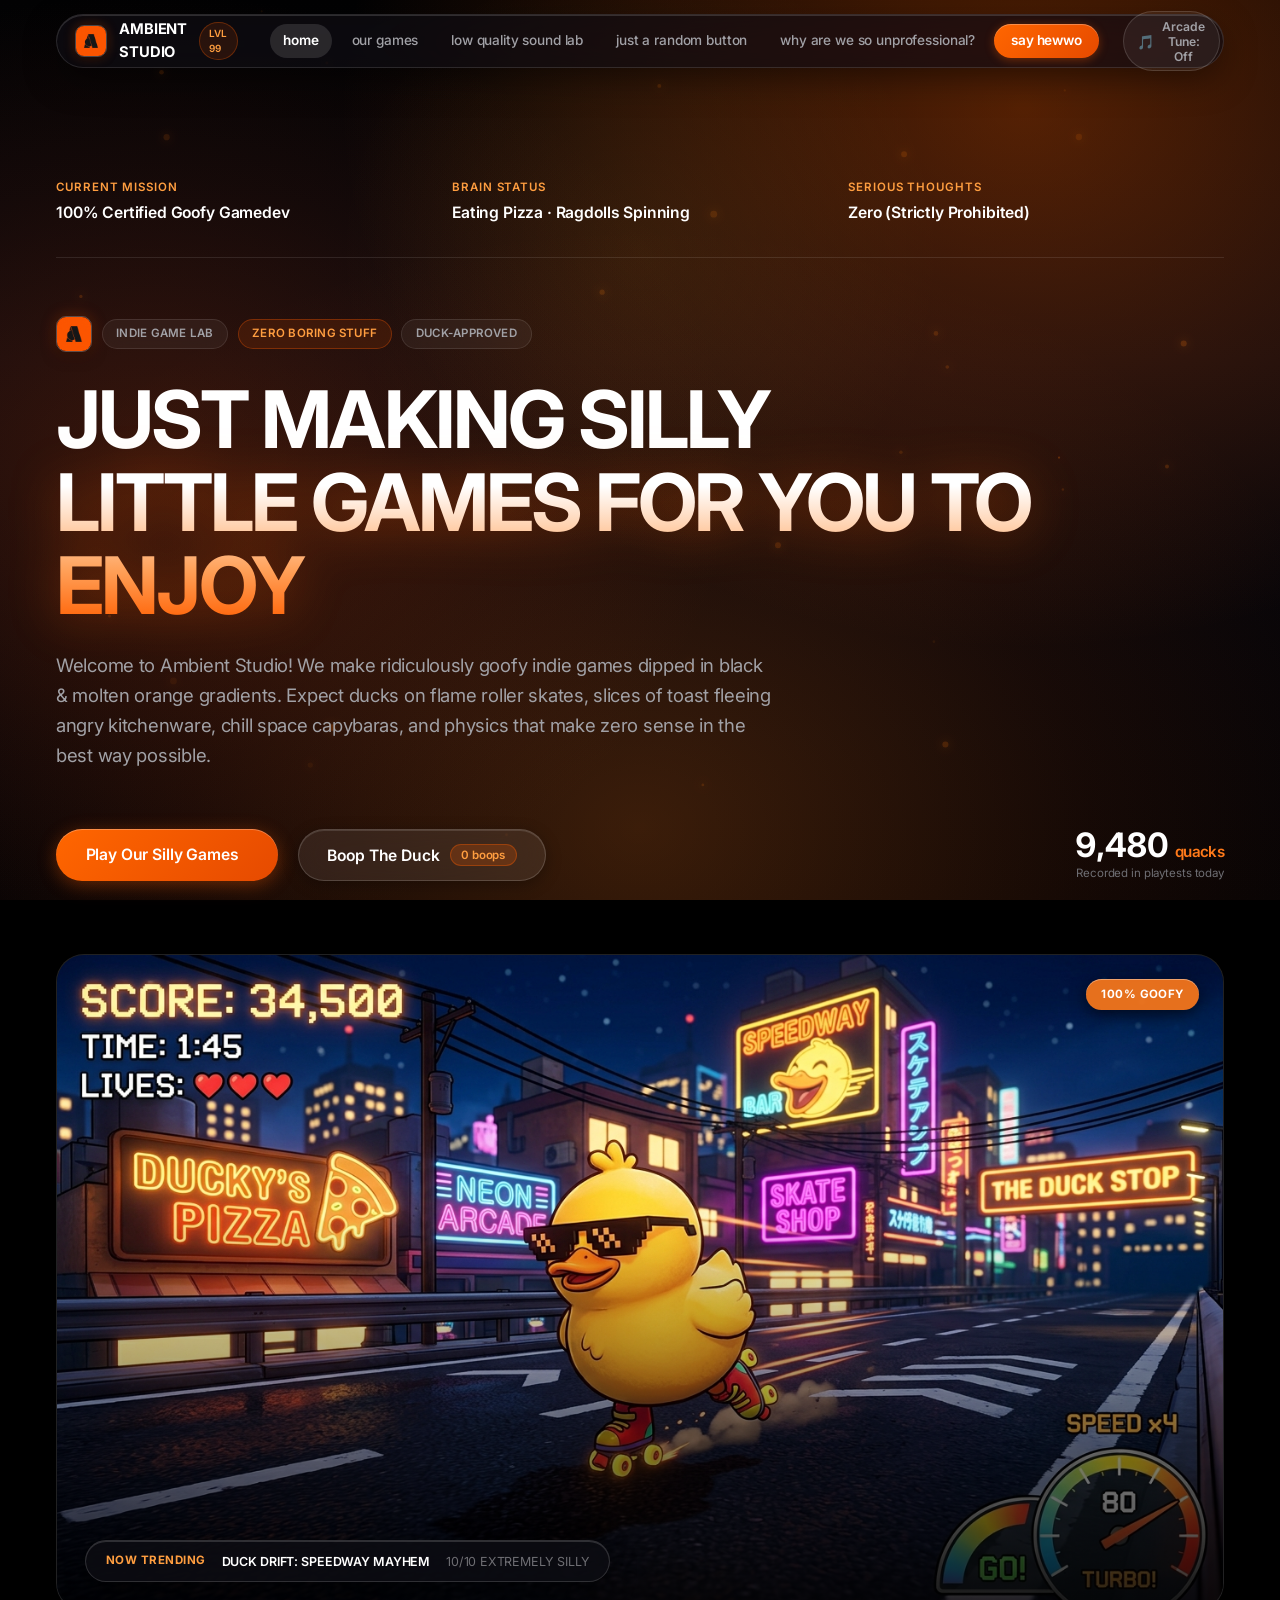
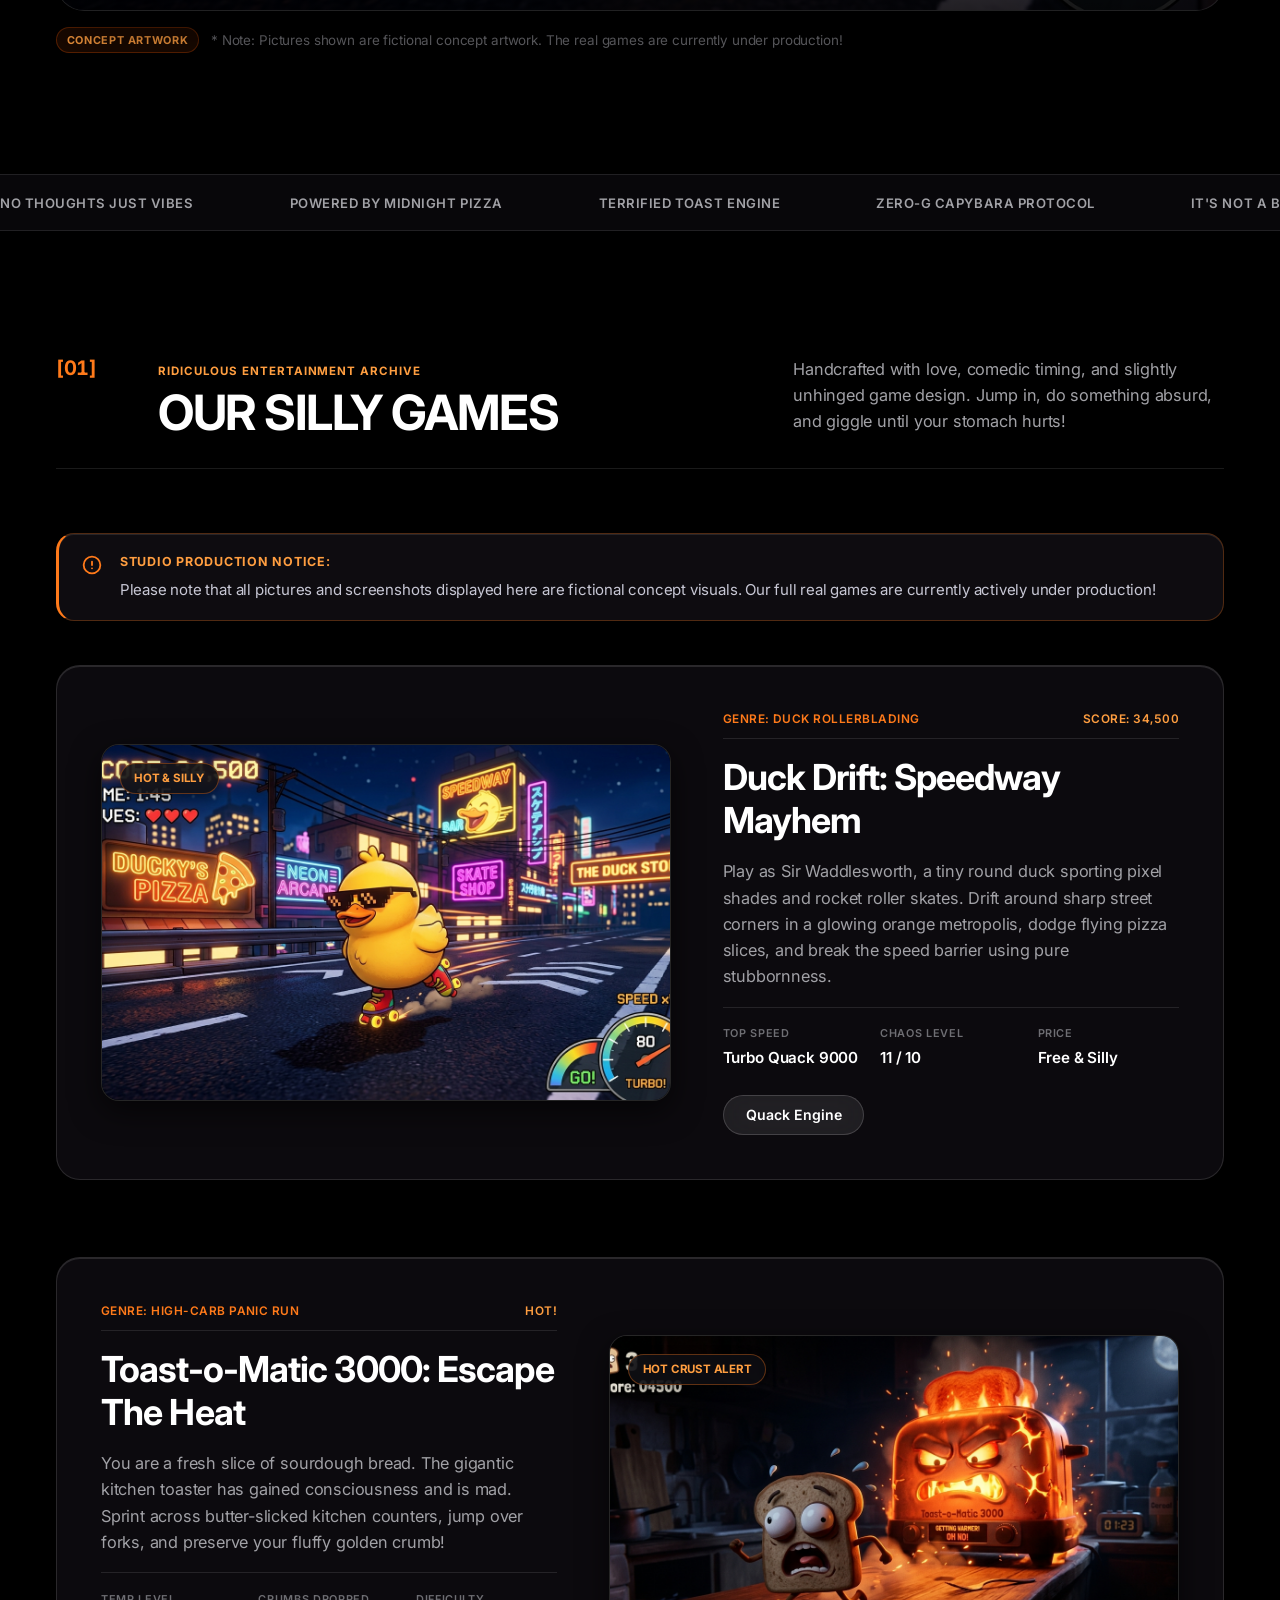
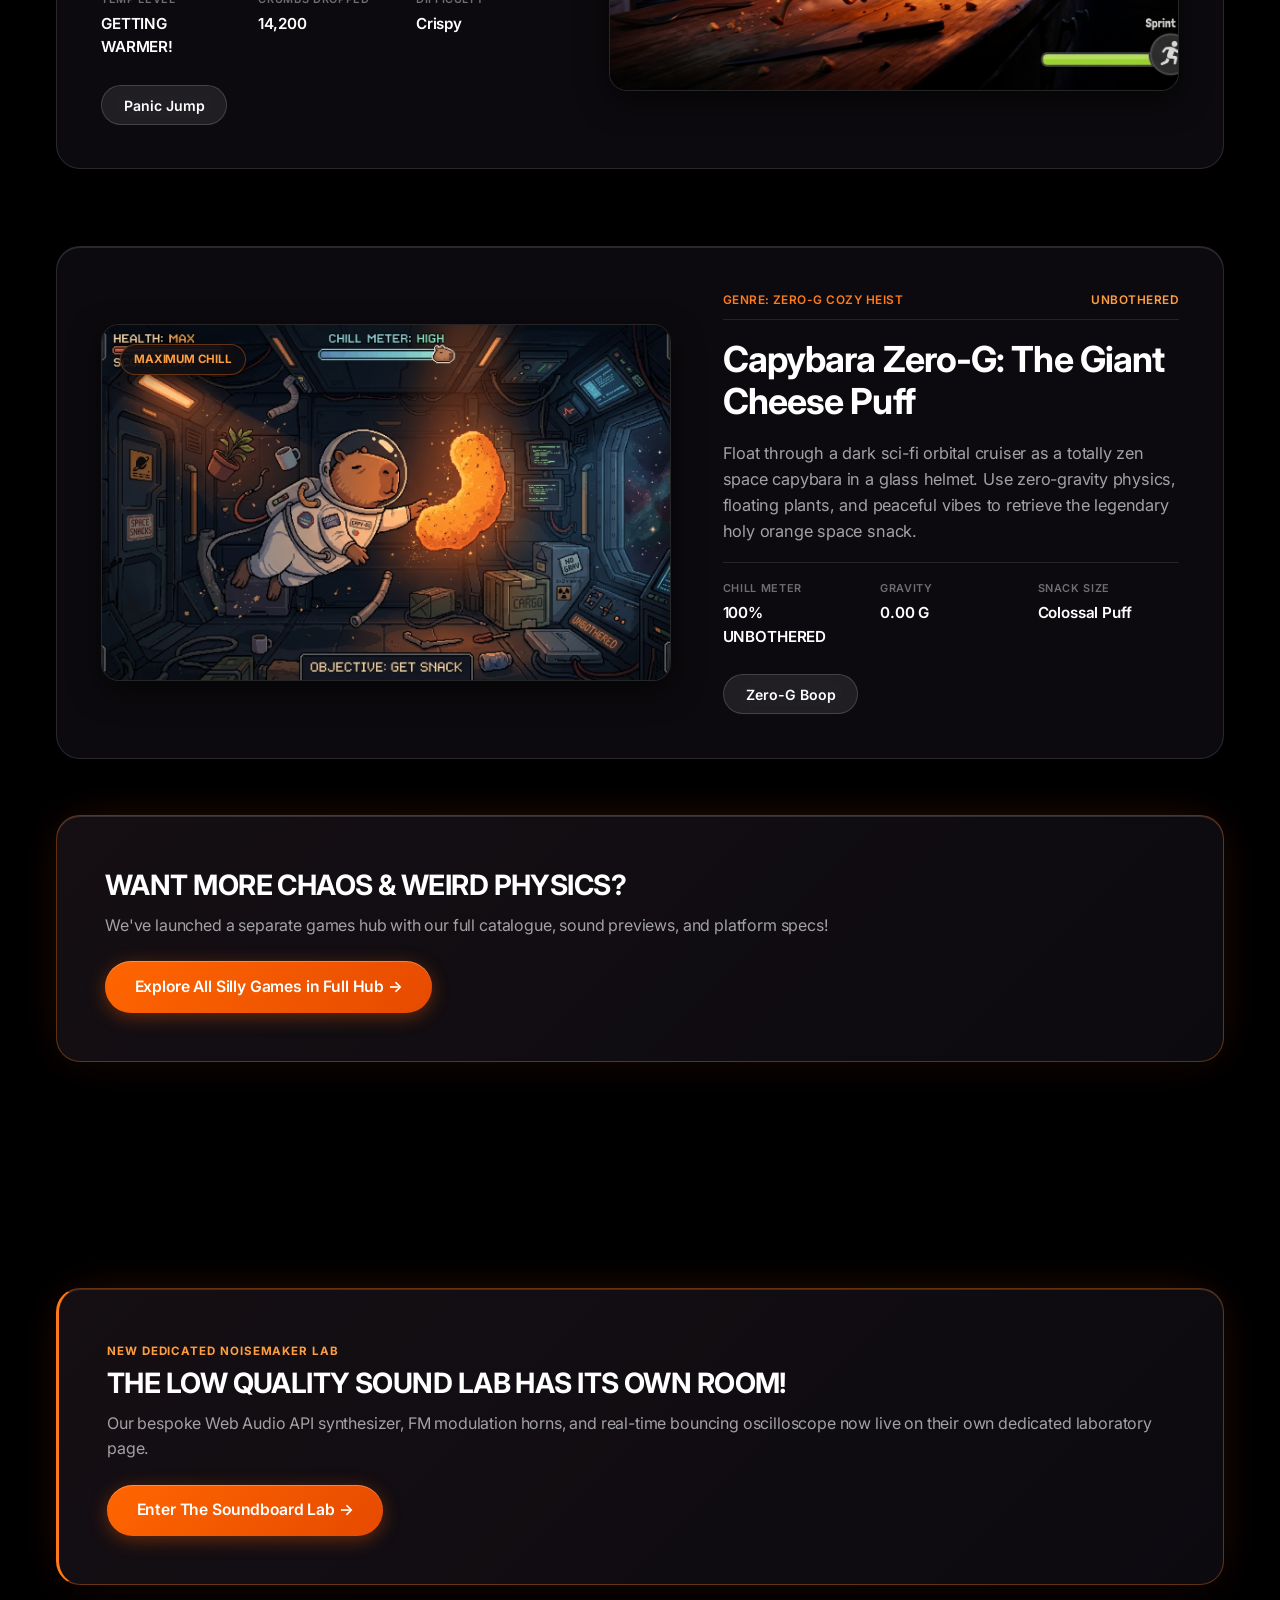
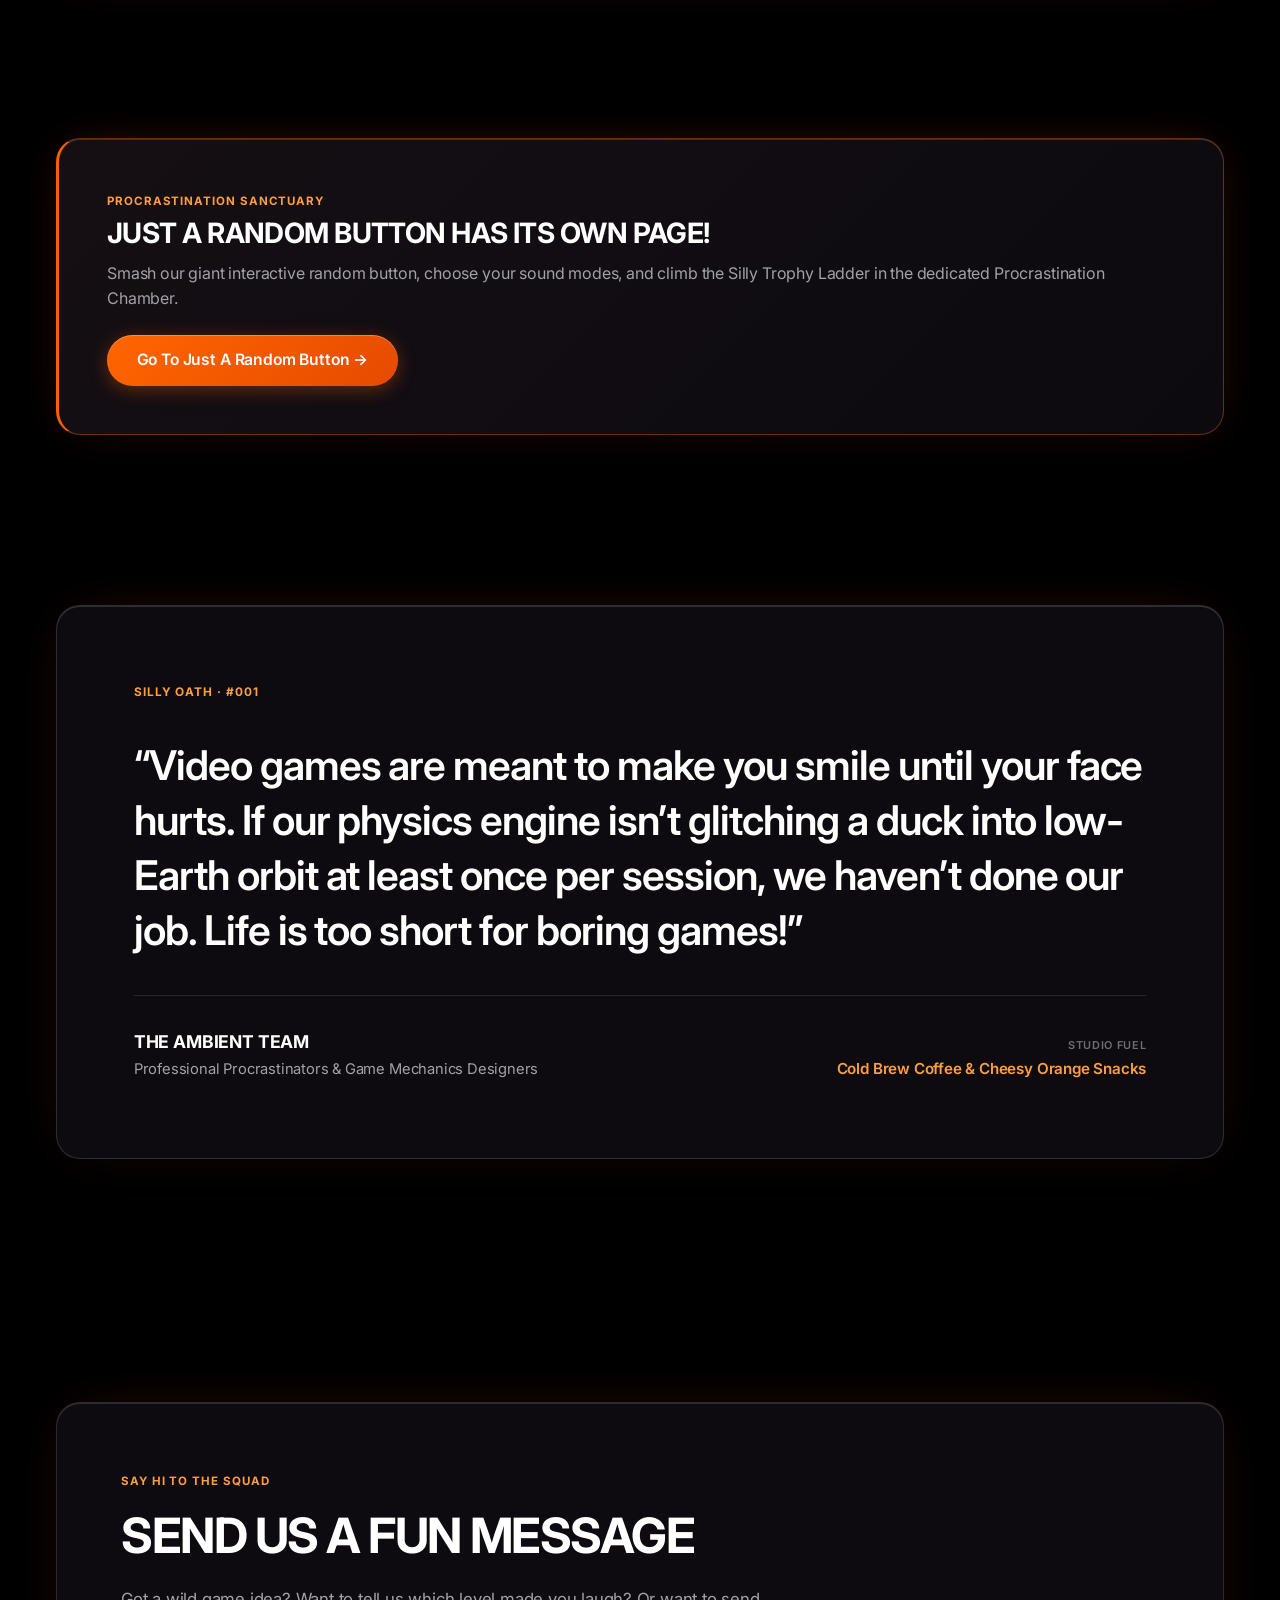
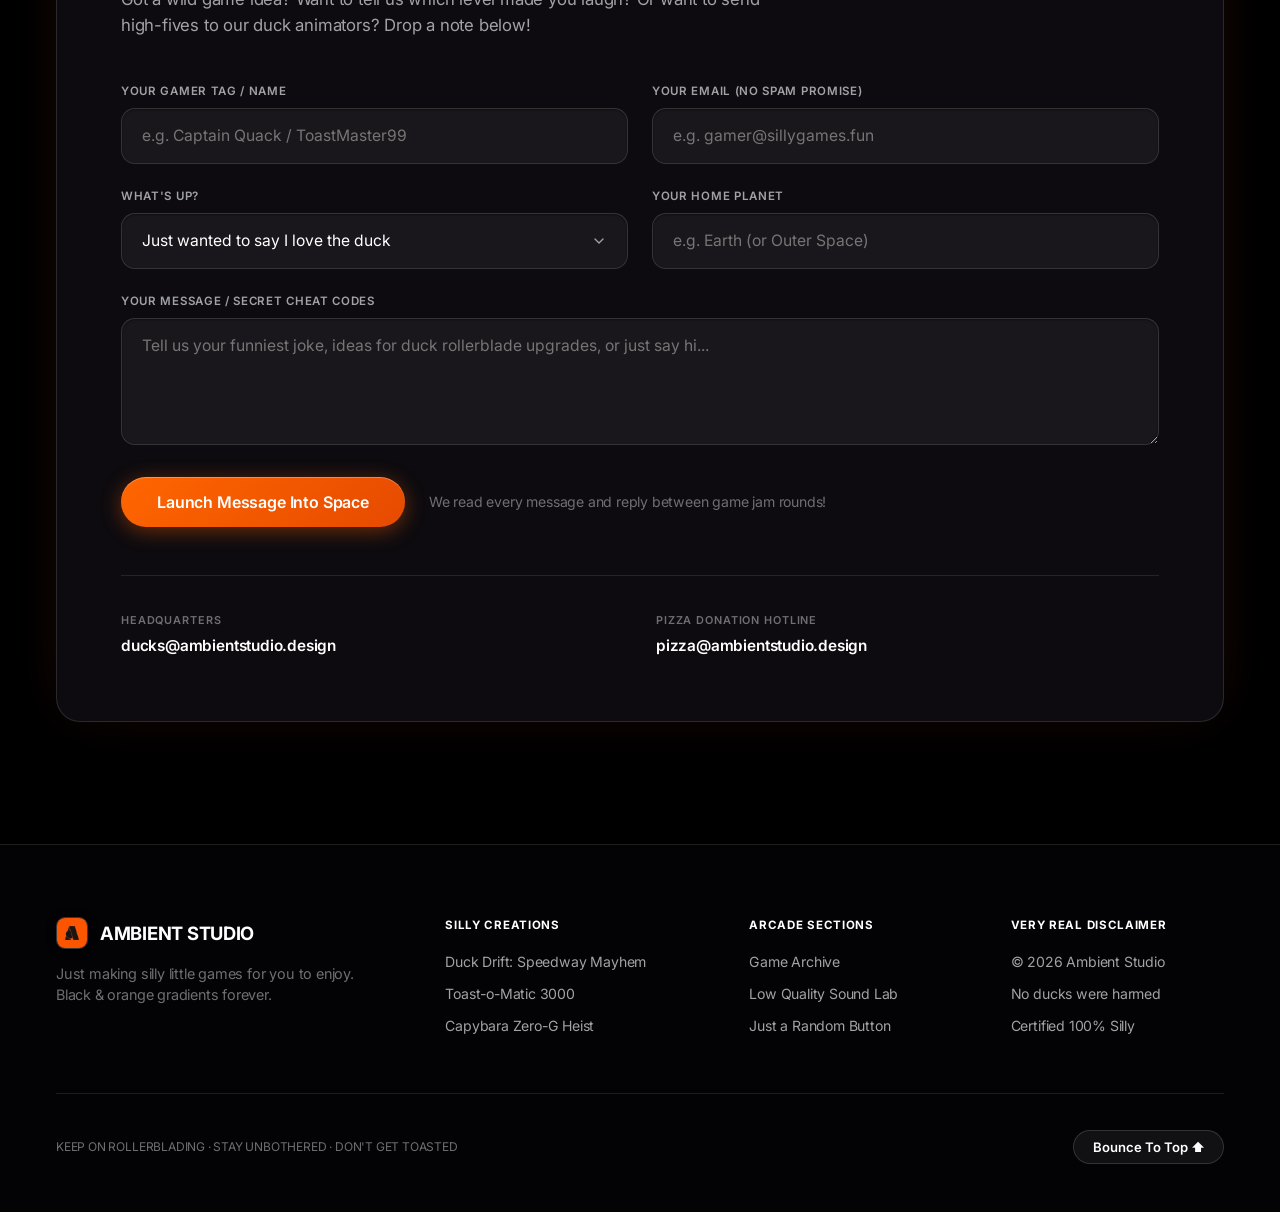
==== commit 941fc3f2: "Fix empty circles in header controls by restoring sound toggle icons and fallbacks" ====
--- a/index.html
+++ b/index.html
@@ -43,7 +43,7 @@
       <div class="header-controls">
         <!-- Silly Music & Bleep Bloop Toggle -->
         <button class="sound-toggle-btn silly-wiggle-hover" id="soundToggleBtn" role="switch" aria-checked="false" aria-label="Toggle 8-bit chiptune audio drone" title="Toggle 8-Bit Bleep Bloops">
-          <span class="sound-emoji" id="soundEmoji"></span>
+          <span class="sound-emoji" id="soundEmoji">🎵</span>
           <span class="sound-label" id="soundStateLabel">Arcade Tune: Off</span>
         </button>
 
--- a/style.css
+++ b/style.css
@@ -3634,3 +3634,8 @@
     transform: none !important;
   }
 }
+
+/* Fallback for sound emoji when empty */
+.sound-emoji:empty::before {
+  content: '🎵';
+}
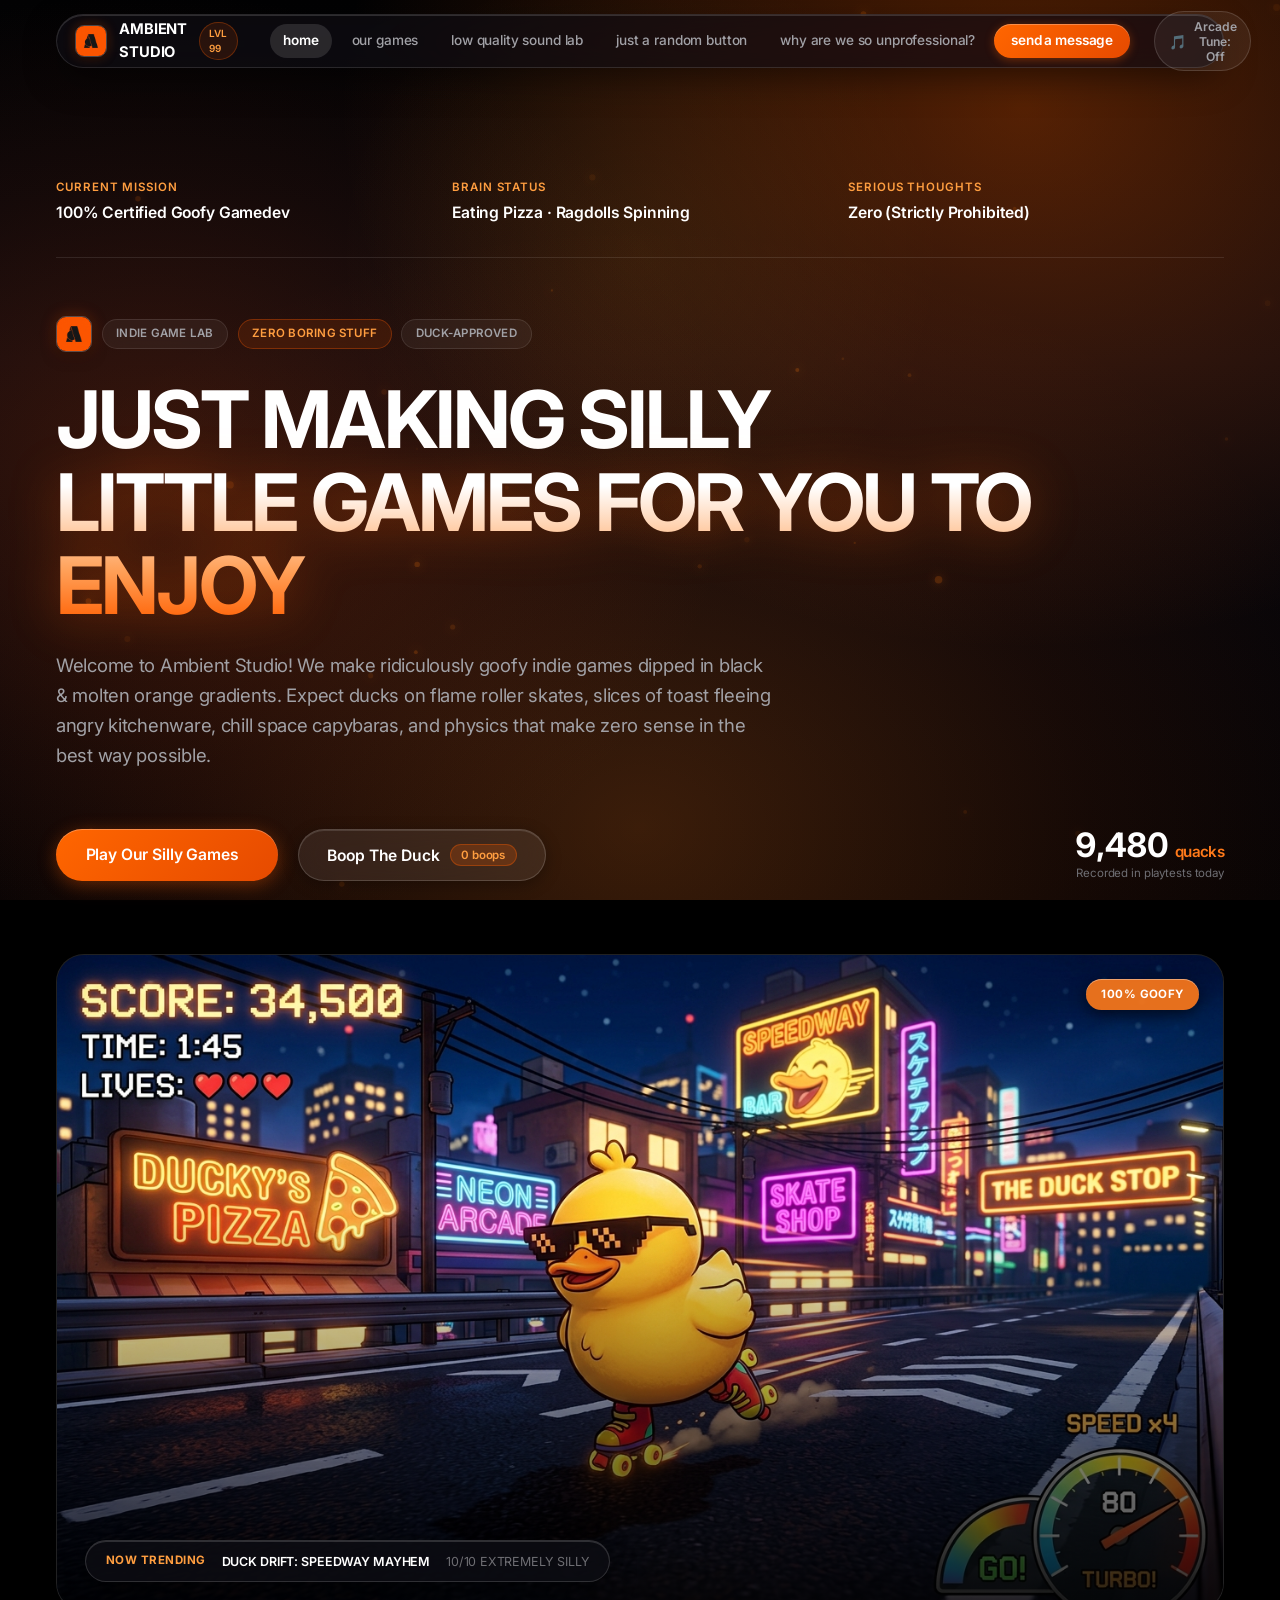
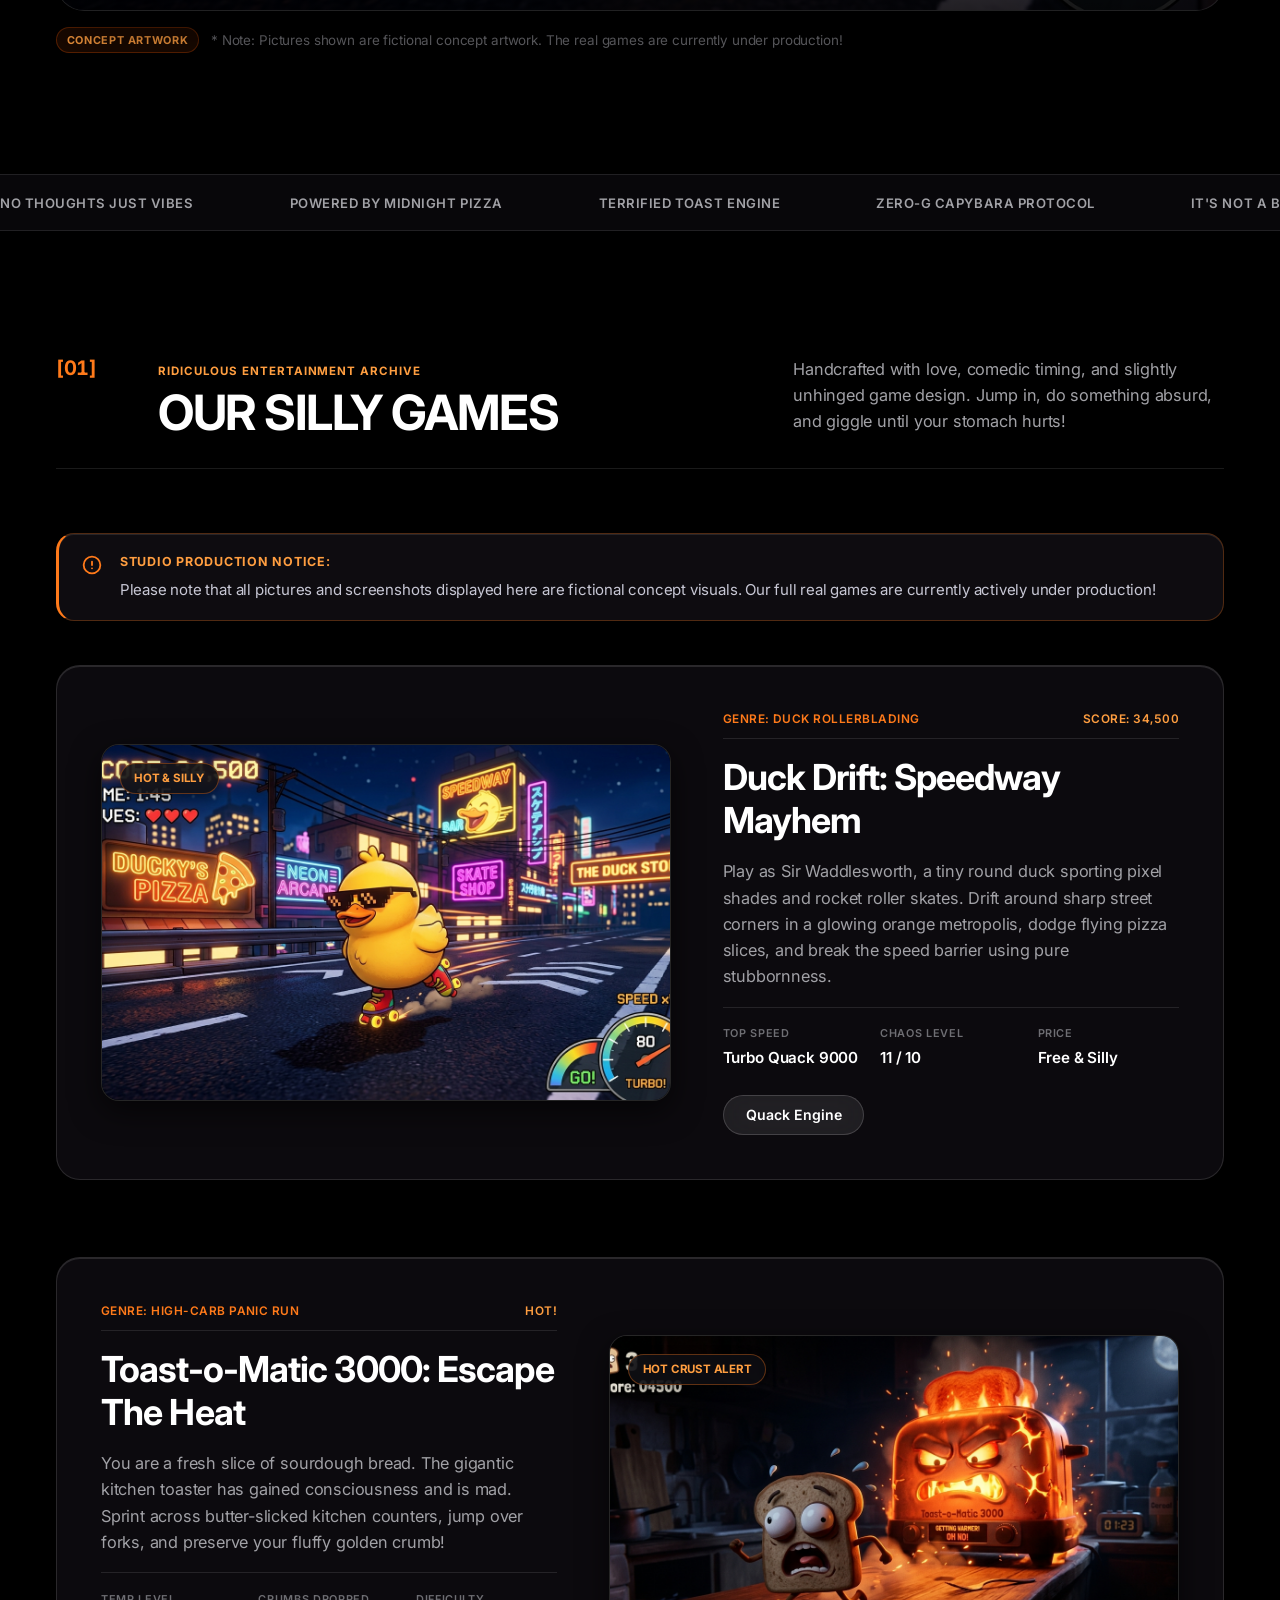
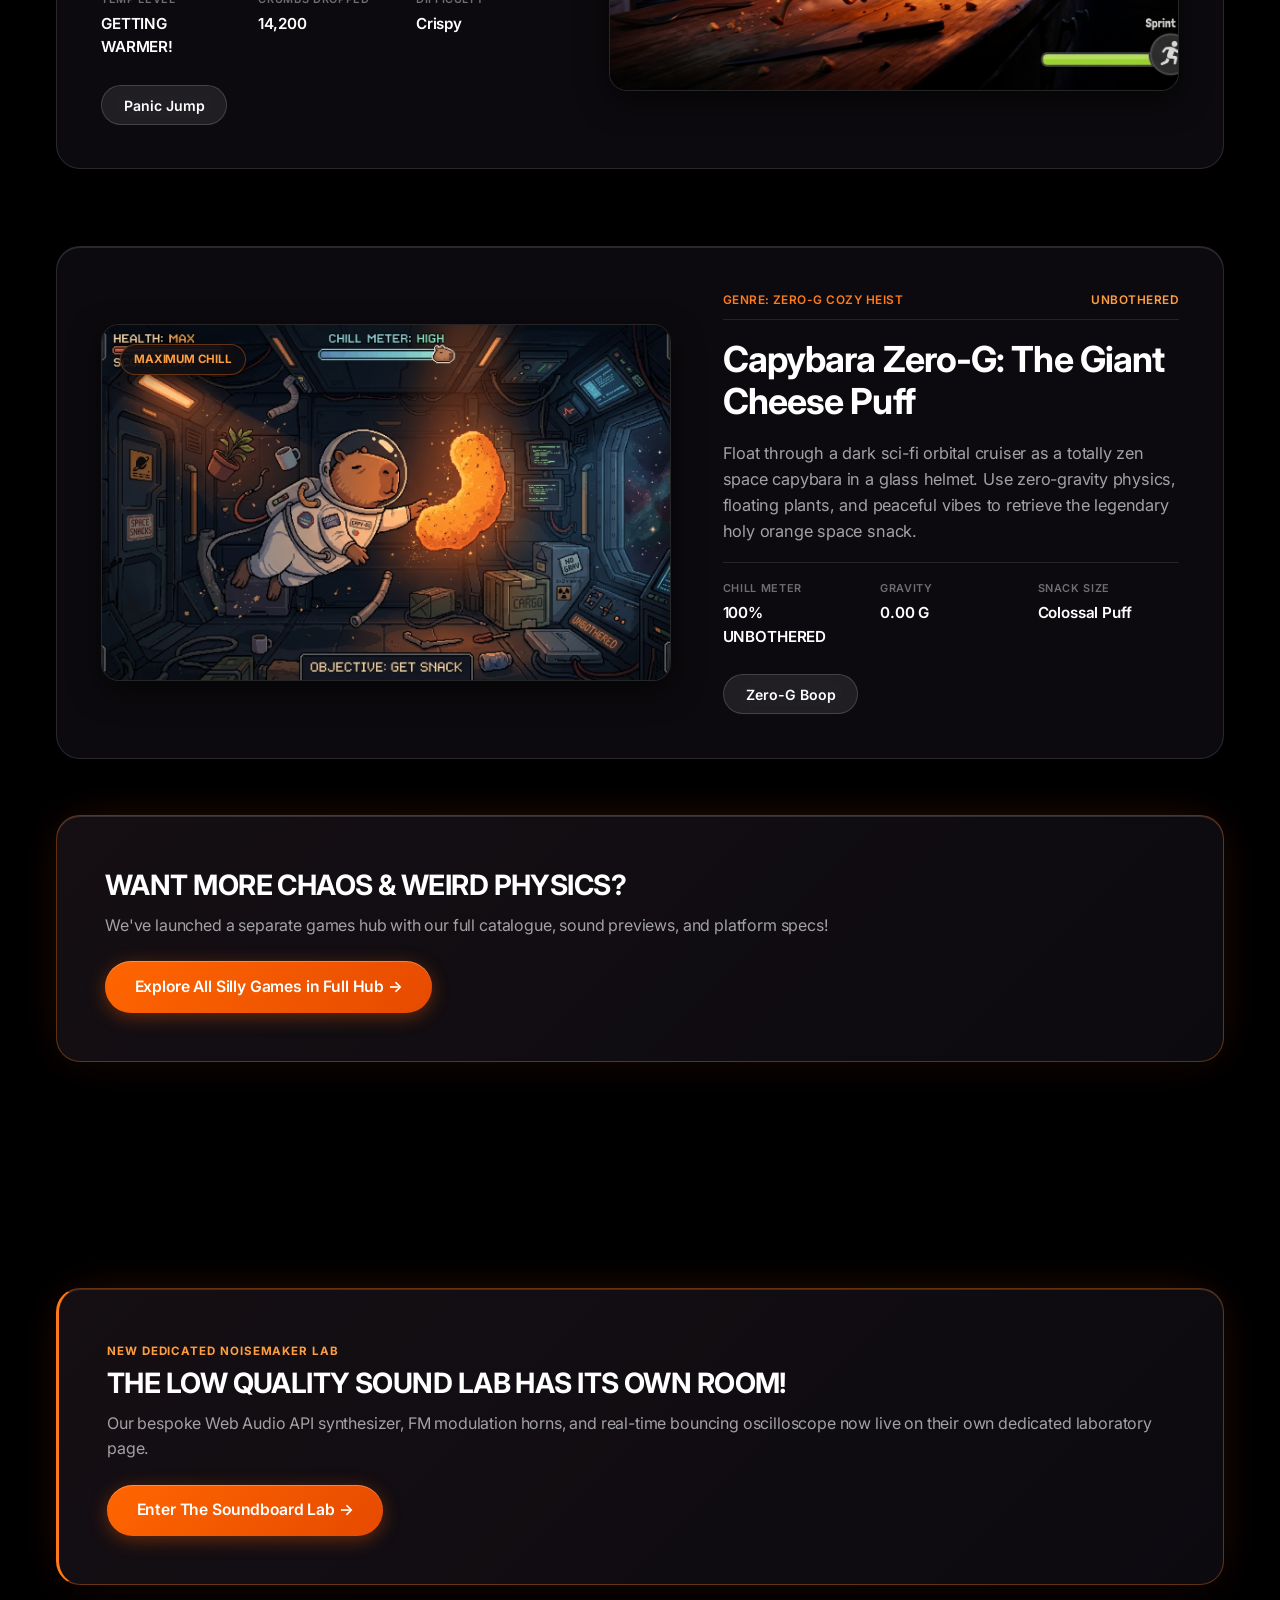
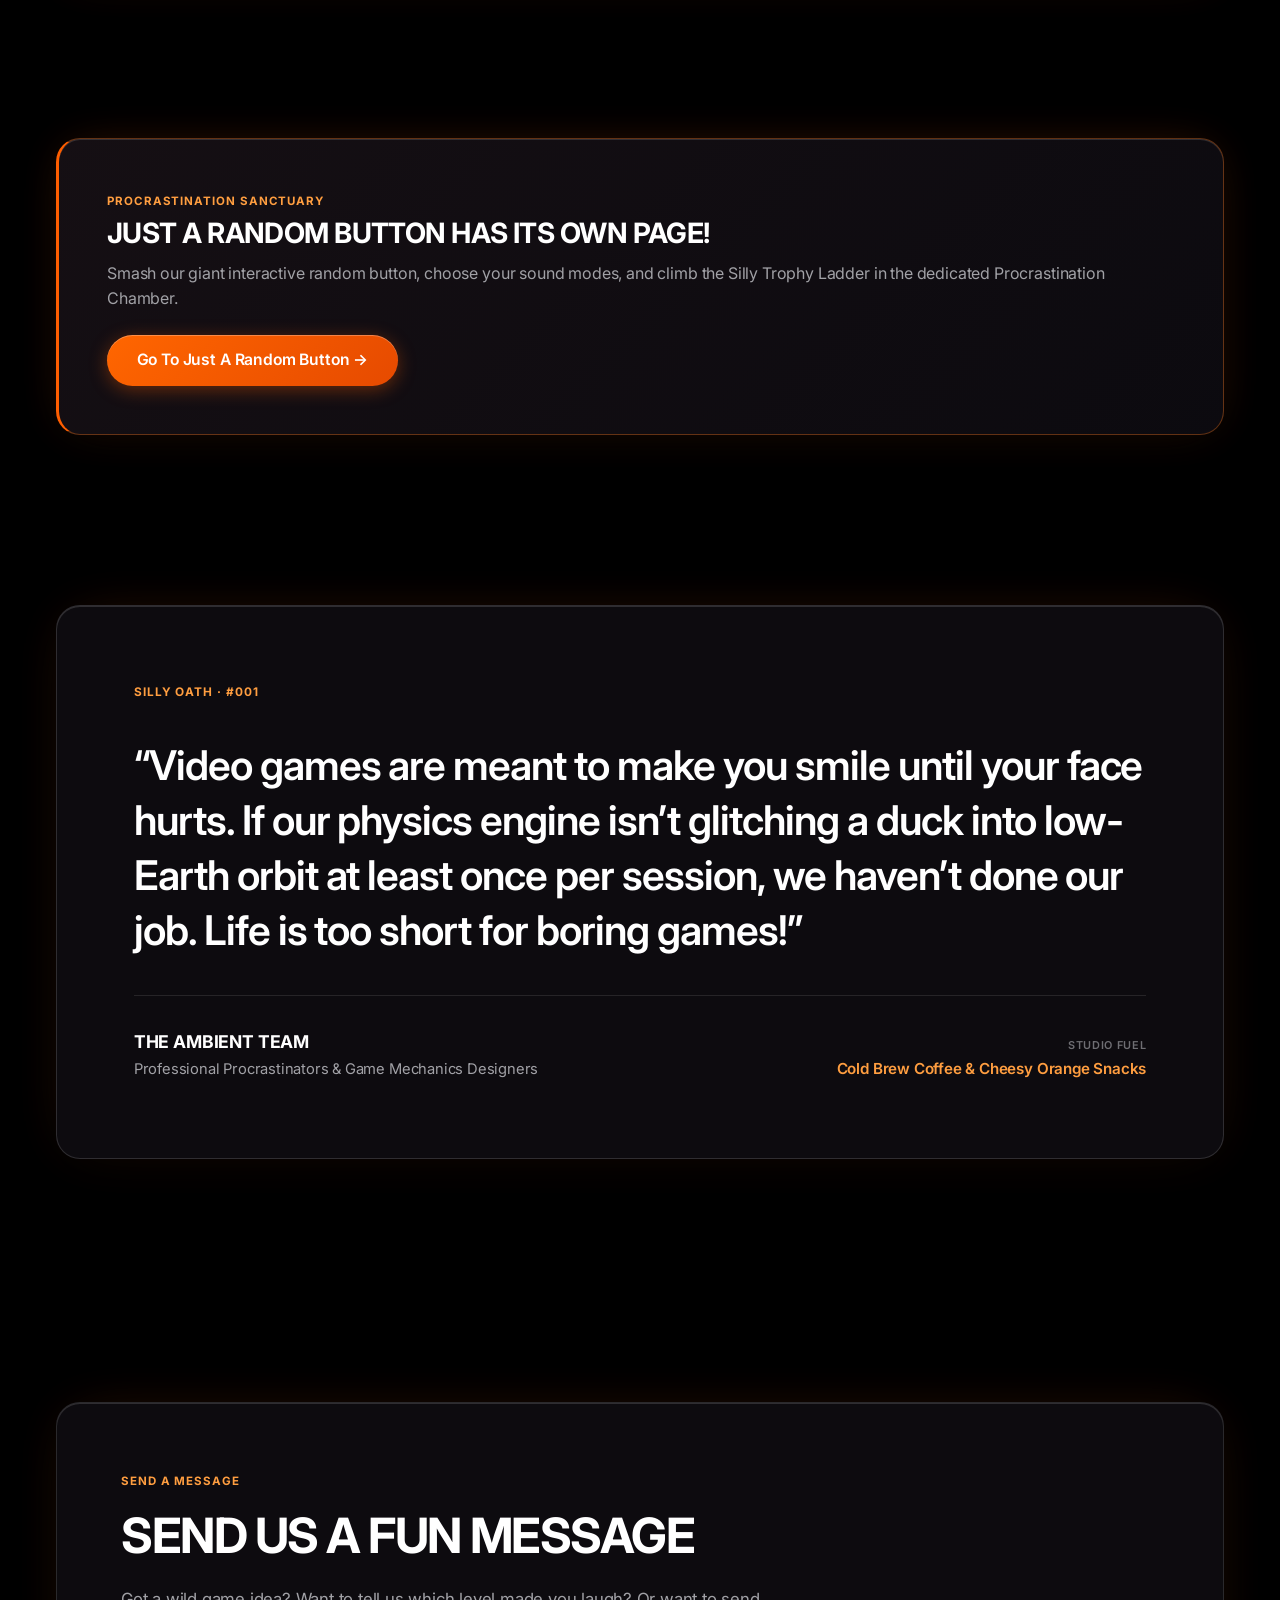
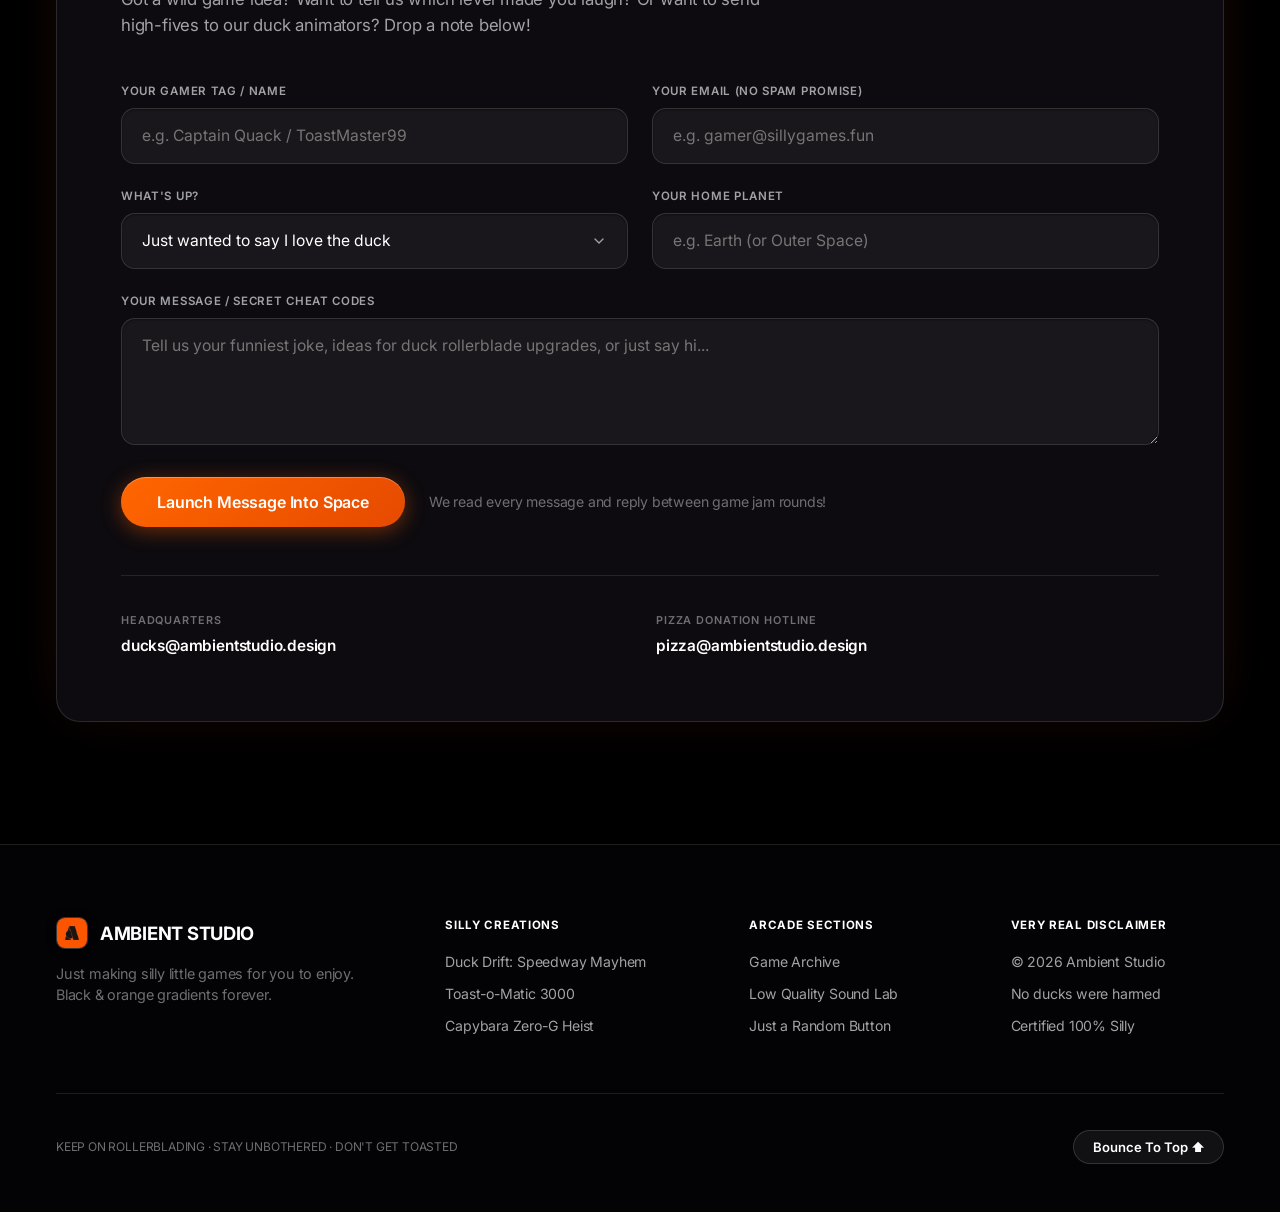
==== commit 3d2ff6fd: "Update call-to-action button and section label to send a message" ====
--- a/index.html
+++ b/index.html
@@ -37,7 +37,7 @@
         <a href="soundboard.html" class="nav-anchor">low quality sound lab</a>
         <a href="silly-button.html" class="nav-anchor">just a random button</a>
         <a href="#manifesto" class="nav-anchor">why are we so unprofessional?</a>
-        <a href="#inquiry" class="nav-anchor nav-anchor-primary">say hewwo</a>
+        <a href="#inquiry" class="nav-anchor nav-anchor-primary">send a message</a>
       </nav>
 
       <div class="header-controls">
@@ -339,7 +339,7 @@
       <div class="container">
         <div class="inquiry-card silly-frame-border">
           <div class="inquiry-header">
-            <span class="sub-label">SAY HI TO THE SQUAD</span>
+            <span class="sub-label">SEND A MESSAGE</span>
             <h2 class="inquiry-title">SEND US A FUN MESSAGE</h2>
             <p class="inquiry-lead">
               Got a wild game idea? Want to tell us which level made you laugh? Or want to send high-fives to our duck animators? Drop a note below!
--- a/style.css
+++ b/style.css
@@ -3639,3 +3639,32 @@
 .sound-emoji:empty::before {
   content: '🎵';
 }
+
+/* Success and error banner icons */
+.success-icon:empty::before {
+  content: '✓';
+  display: inline-flex;
+  align-items: center;
+  justify-content: center;
+  width: 32px;
+  height: 32px;
+  background: rgba(255, 94, 0, 0.2);
+  color: var(--orange-bright);
+  border-radius: 50%;
+  font-weight: 800;
+  font-size: 1.1rem;
+}
+
+.error-icon:empty::before {
+  content: '!';
+  display: inline-flex;
+  align-items: center;
+  justify-content: center;
+  width: 32px;
+  height: 32px;
+  background: rgba(239, 68, 68, 0.2);
+  color: #EF4444;
+  border-radius: 50%;
+  font-weight: 800;
+  font-size: 1.1rem;
+}
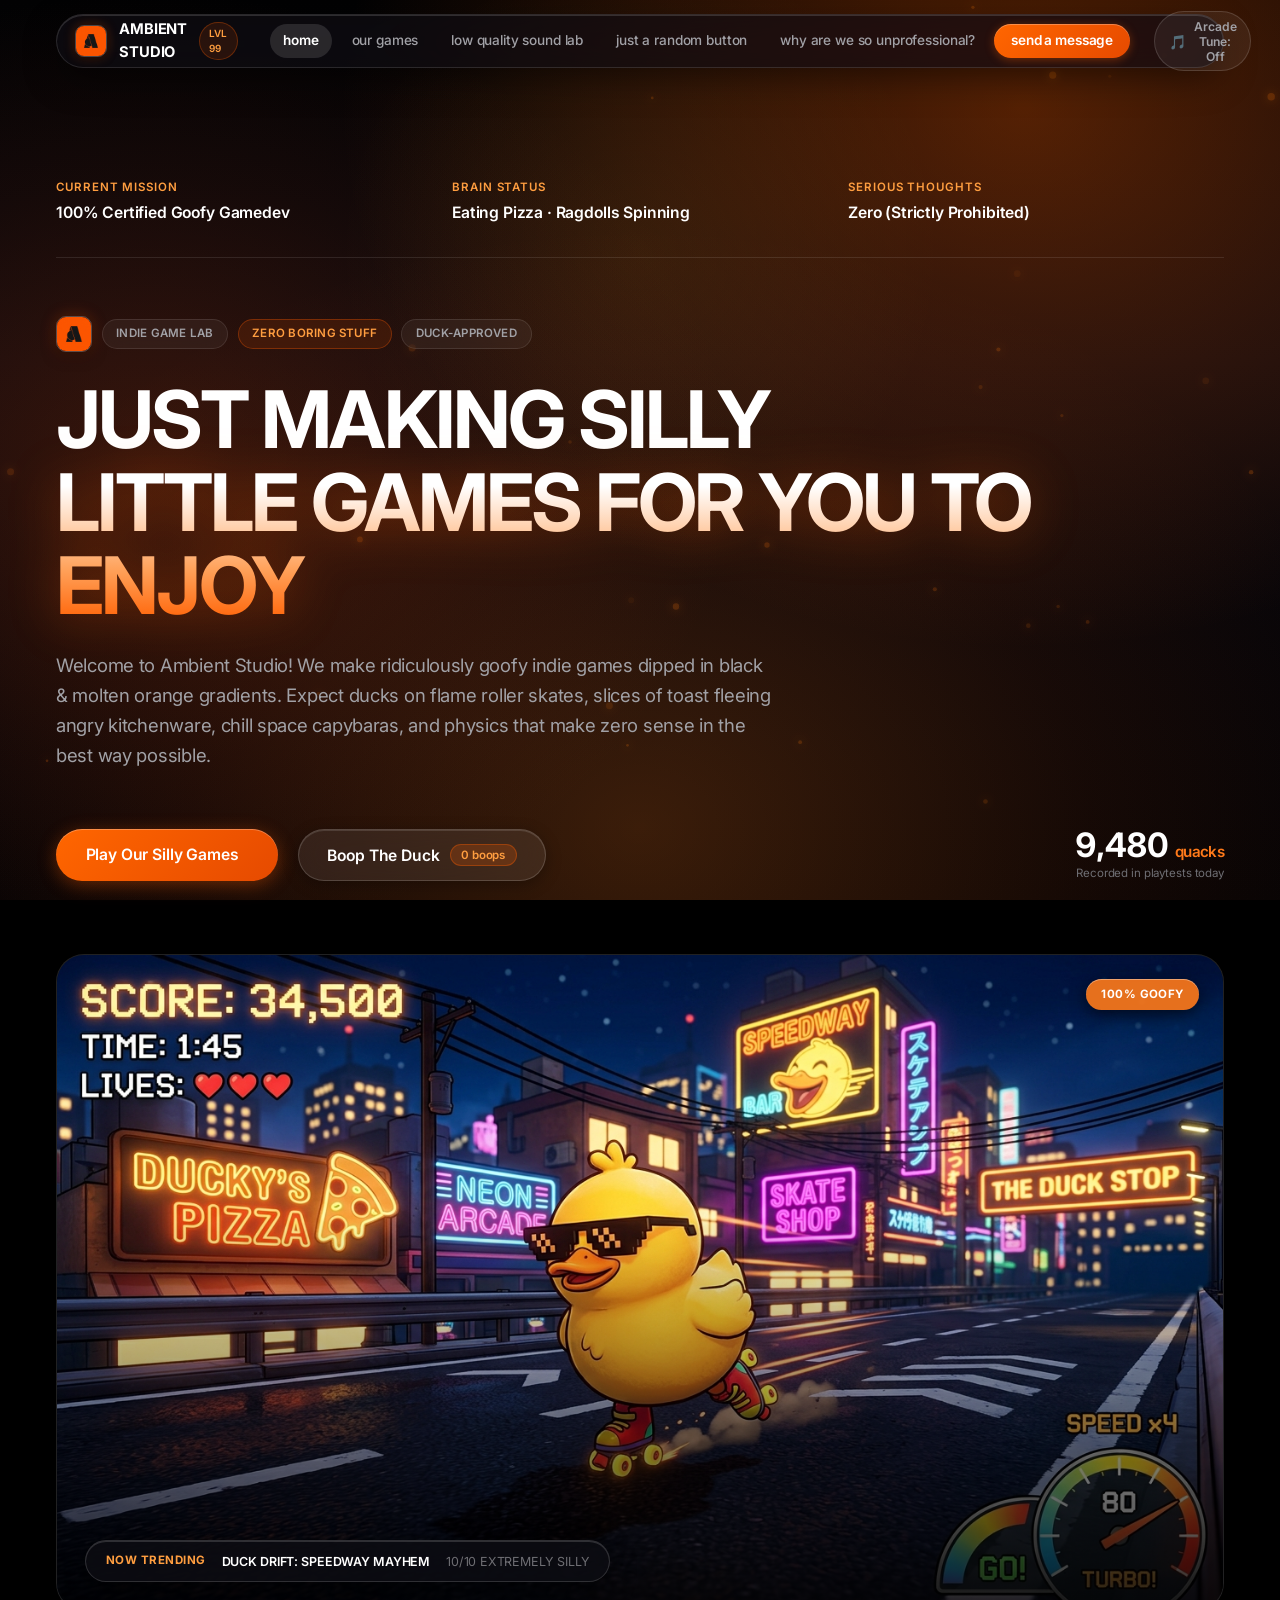
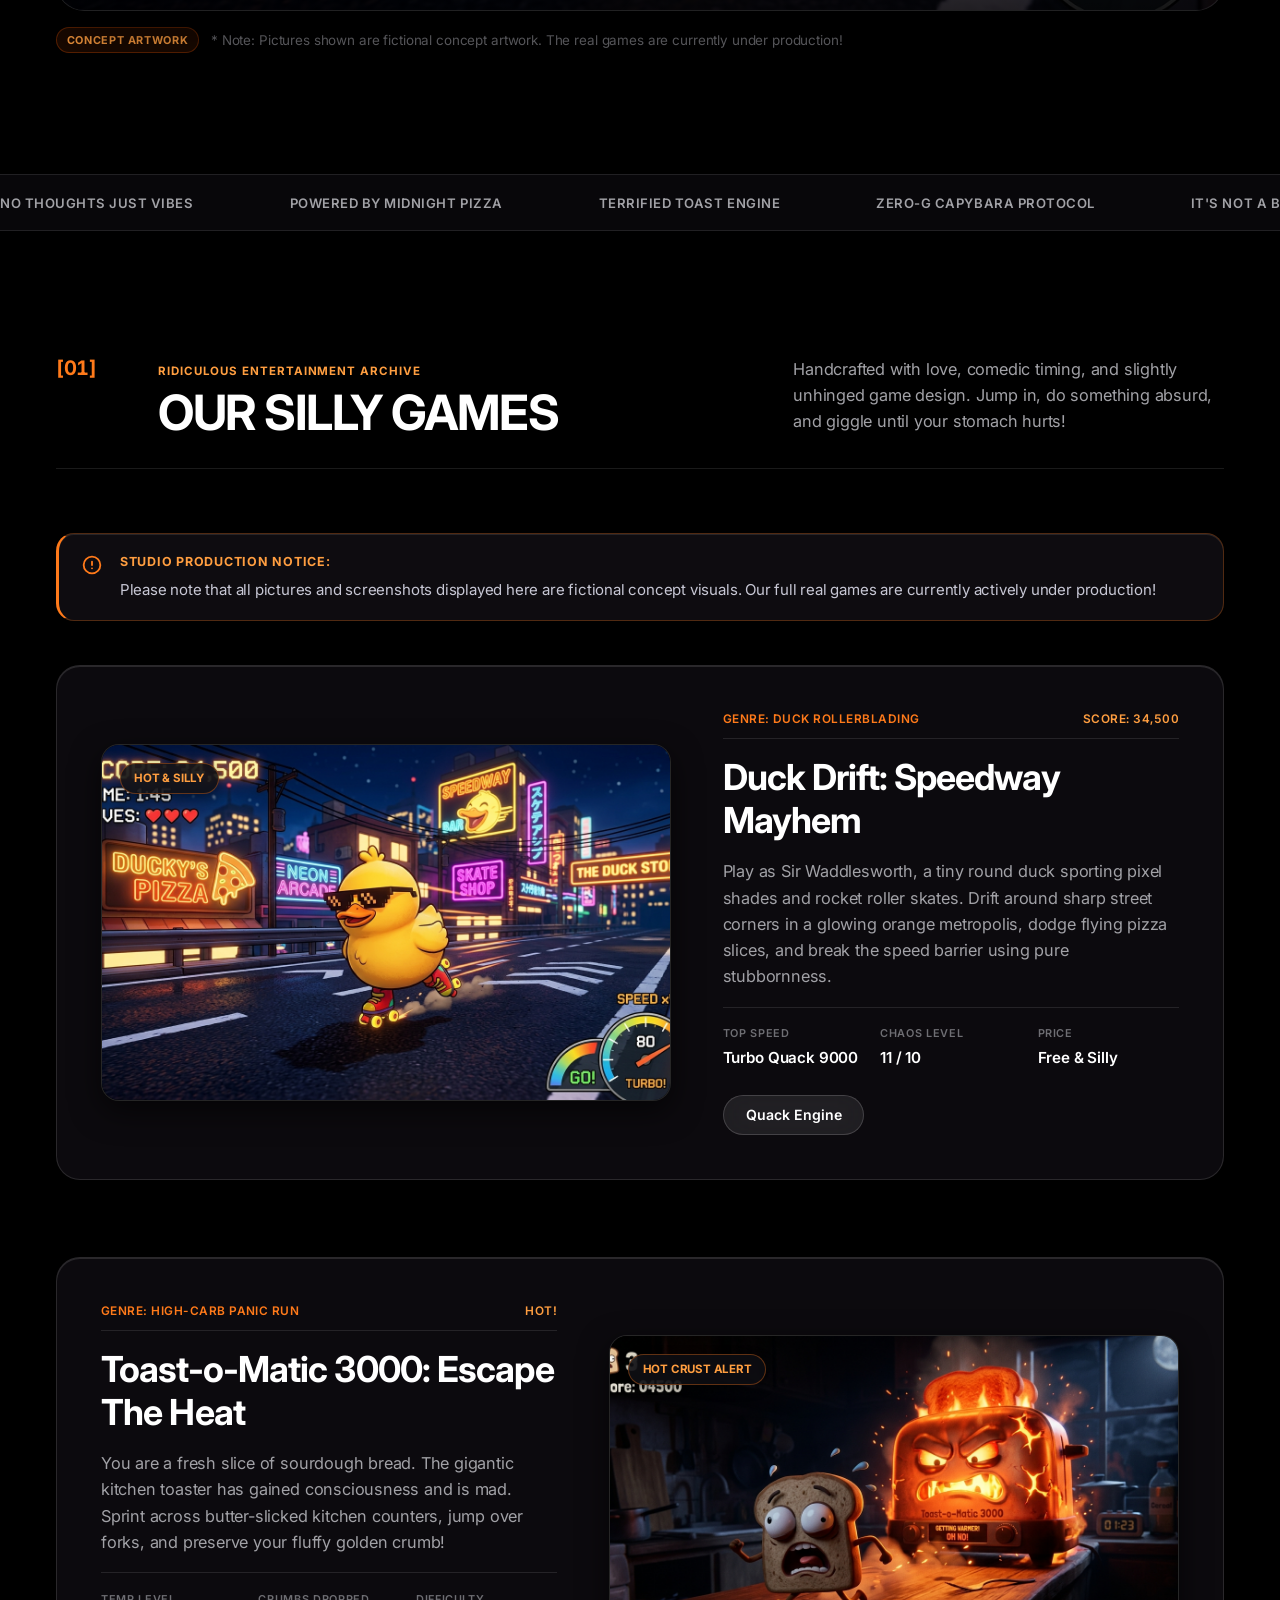
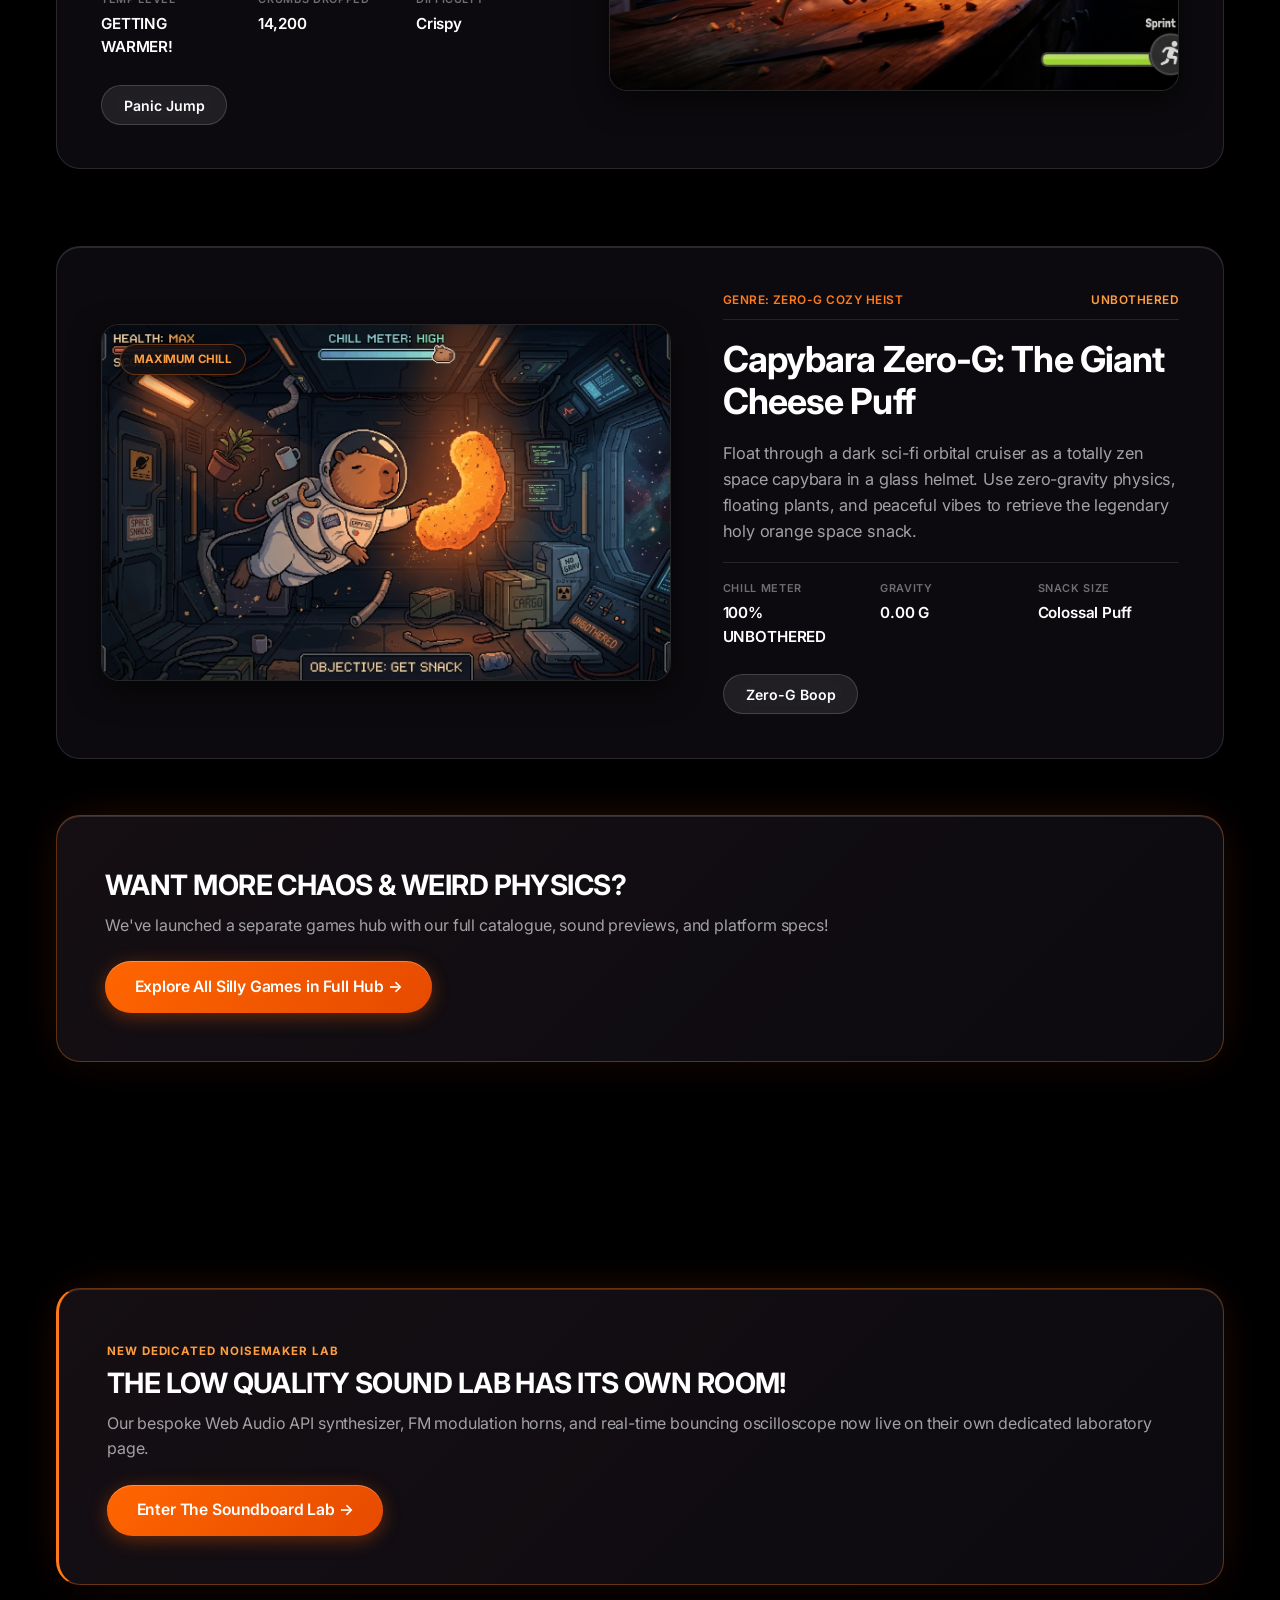
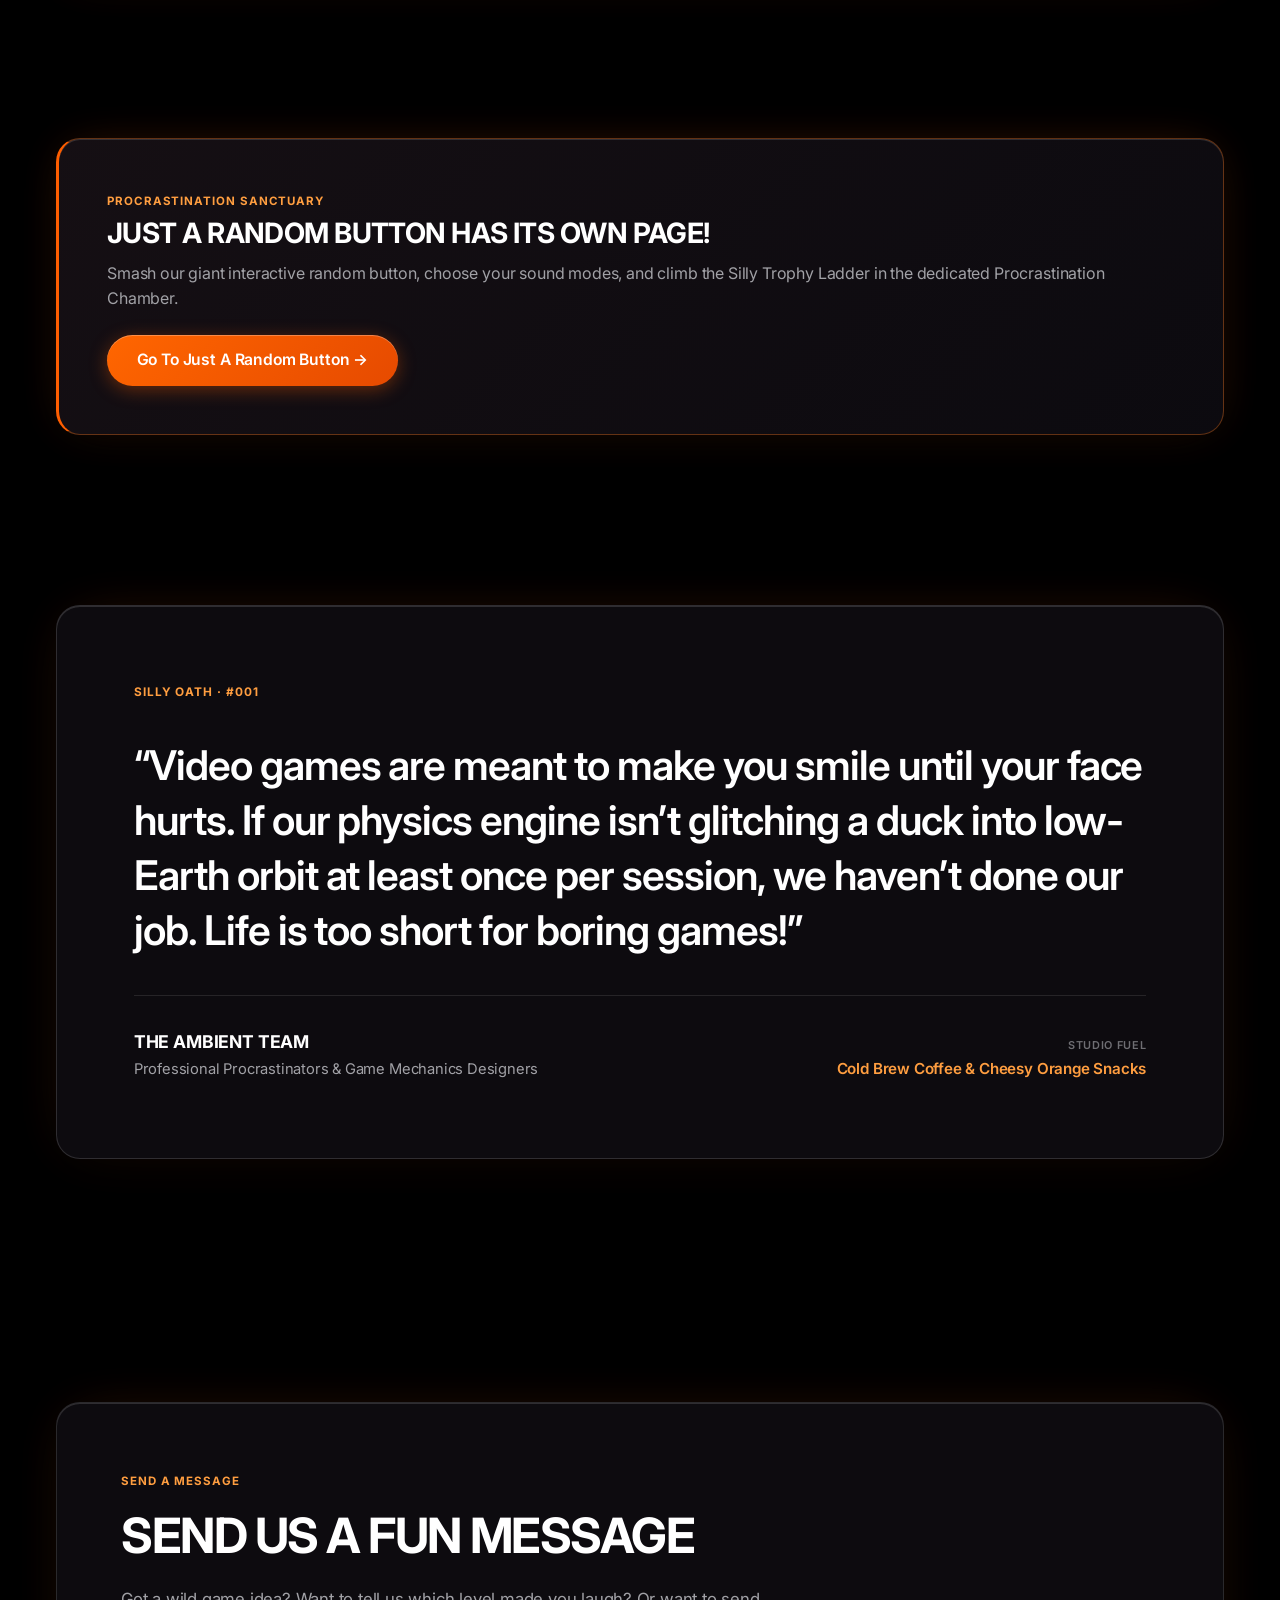
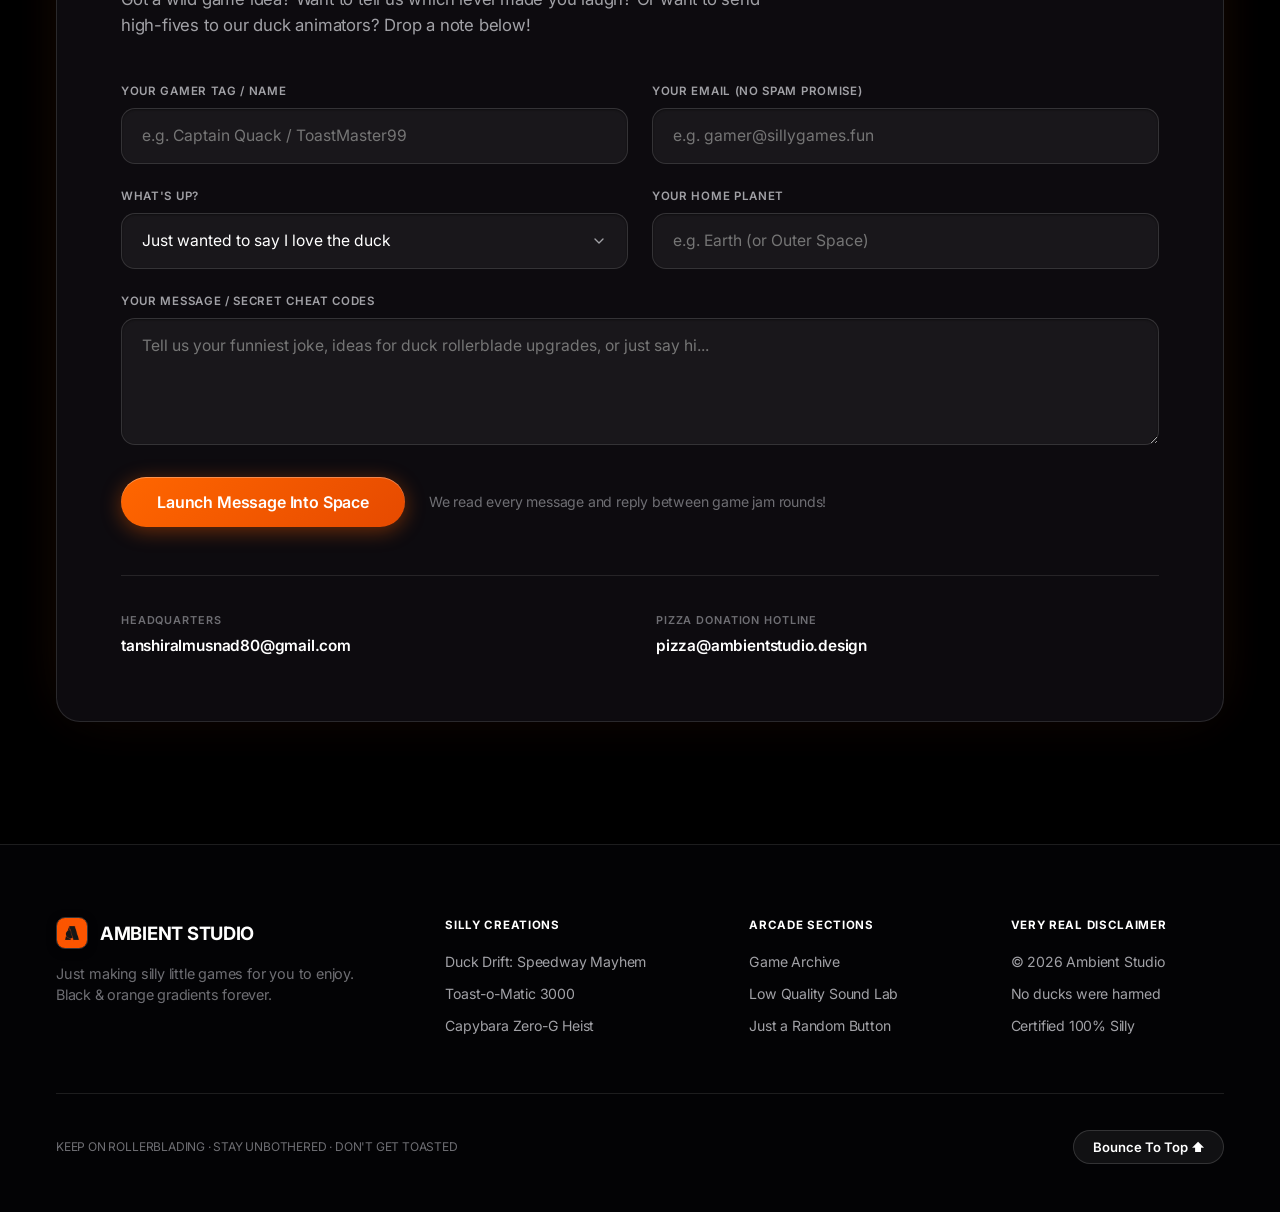
==== commit 7119461c: "Update public contact email addresses to tanshiralmusnad80@gmail.com" ====
--- a/index.html
+++ b/index.html
@@ -412,7 +412,7 @@
           <div class="direct-contact-row">
             <div class="contact-box">
               <span class="contact-lbl">HEADQUARTERS</span>
-              <a href="mailto:ducks@ambientstudio.design" class="contact-val">ducks@ambientstudio.design</a>
+              <a href="mailto:tanshiralmusnad80@gmail.com" class="contact-val">tanshiralmusnad80@gmail.com</a>
             </div>
             <div class="contact-box">
               <span class="contact-lbl">PIZZA DONATION HOTLINE</span>
